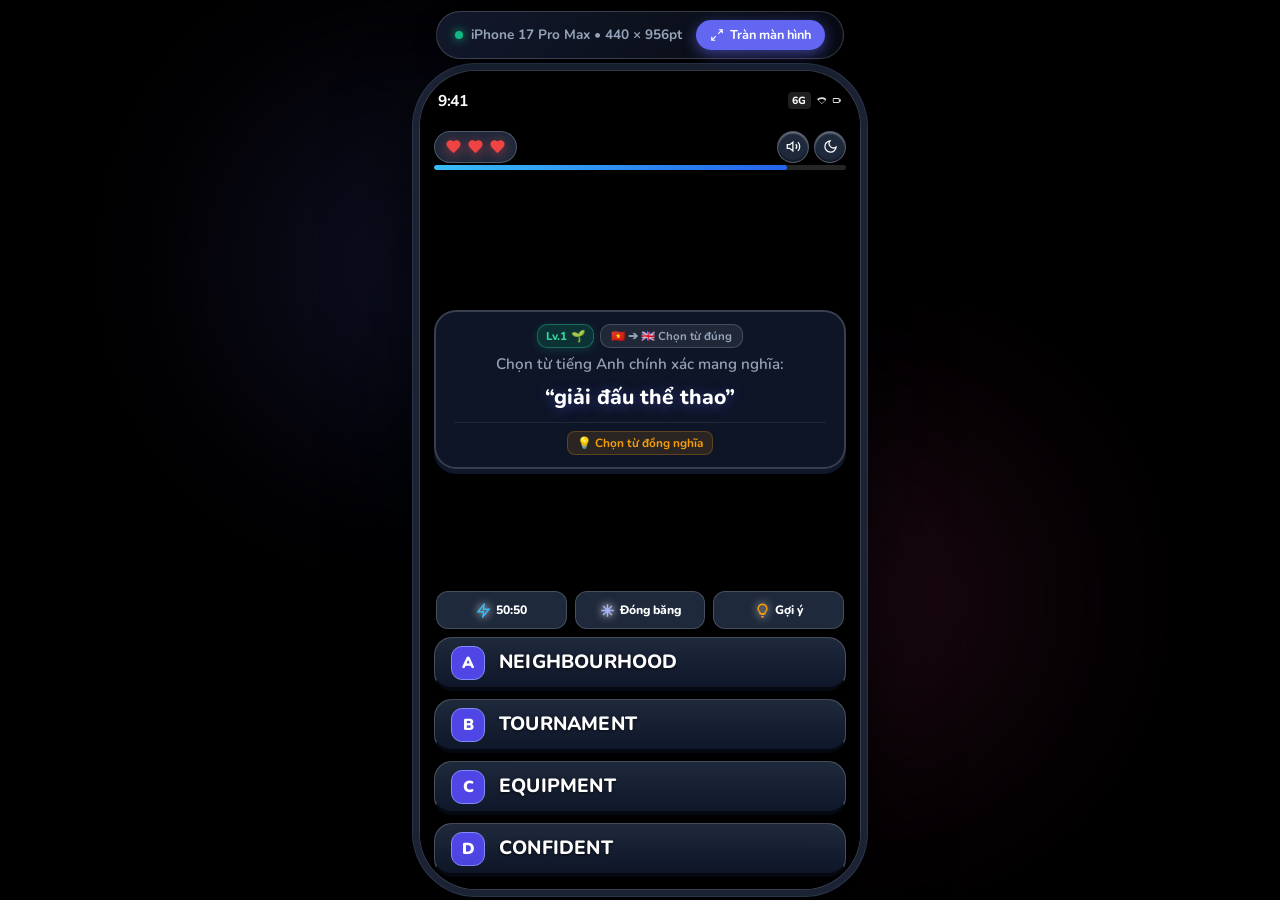
==== index.html @ 364087ee "feat: add progressive spelling 1->2->3->Full, expand Grades 6-12 (301 items) & TOEIC (510 items) to " ====
<!DOCTYPE html>
<html lang="vi">
<head>
  <meta charset="UTF-8">
  <meta name="viewport" content="width=device-width, initial-scale=1.0, maximum-scale=1.0, user-scalable=no, viewport-fit=cover">
  <meta name="apple-mobile-web-app-capable" content="yes">
  <meta name="apple-mobile-web-app-status-bar-style" id="meta-status-bar-style" content="default">
  <meta name="apple-mobile-web-app-title" content="Danh học IELTS">
  <meta name="theme-color" id="meta-theme-color" content="#ffffff">
  
  <!-- Chống lưu Cache trên WebKit/Safari để luôn cập nhật dữ liệu mới nhất -->
  <meta http-equiv="Cache-Control" content="no-cache, no-store, must-revalidate">
  <meta http-equiv="Pragma" content="no-cache">
  <meta http-equiv="Expires" content="0">
  
  <!-- Progressive Web App (PWA) cho iPhone iOS -->
  <link rel="manifest" href="manifest.json">
  <link rel="apple-touch-icon" href="icons/icon-512.png">
  <link rel="apple-touch-icon" sizes="192x192" href="icons/icon-192.png">
  <link rel="icon" type="image/png" href="icons/icon-192.png">
  <title>Danh học IELTS</title>
  
  <!-- 2 Font chữ chính: Nunito & Be Vietnam Pro (Google Fonts) -->
  <link rel="preconnect" href="https://fonts.googleapis.com">
  <link rel="preconnect" href="https://fonts.gstatic.com" crossorigin>
  <link href="https://fonts.googleapis.com/css2?family=Be+Vietnam+Pro:ital,wght@0,300;0,400;0,500;0,600;0,700;0,800;0,900;1,400;1,600&family=Nunito:ital,wght@0,400;0,500;0,600;0,700;0,800;0,900;1,400;1,700&display=swap" rel="stylesheet">
  
  <link rel="stylesheet" href="style.css?v=3.2">
</head>
<body>

  <!-- Ambient Light Orbs (Không gian chất lỏng khúc xạ đa tầng iOS 27) -->
  <div class="ambient-glow orb-1"></div>
  <div class="ambient-glow orb-2"></div>
  <div class="ambient-glow orb-3"></div>

  <!-- Desktop Wrapper: Trải nghiệm chuẩn mực cả trên PC và iPhone 17 Pro Max -->
  <div class="desktop-wrapper">
    
    <div class="desktop-controls-bar">
      <div class="device-pill">
        <span class="pulsing-dot"></span>
        <span>iPhone 17 Pro Max • 440 × 956pt</span>
      </div>
      <button id="btn-view-toggle" class="view-toggle-btn">
        <svg class="icon-svg" viewBox="0 0 24 24" fill="none" stroke="currentColor" stroke-width="2"><path d="M15 3h6v6M9 21H3v-6M21 3l-7 7M3 21l7-7"/></svg>
        <span>Tràn màn hình</span>
      </button>
    </div>

    <!-- Khung Máy Vật Lý iPhone 17 Pro Max (Titan Tự Nhiên & Kính Ceramic Shield 2.0) -->
    <div class="iphone-frame" id="iphone-frame">

      <!-- Màn hình nội dung chính của Game (True OLED Liquid Glass Viewport) -->
      <main class="screen-content" id="screen-content">

        <!-- ==================== TOP BAR: TÍCH HỢP ĐỒNG NHẤT VỚI DYNAMIC ISLAND ==================== -->
        <header class="ios-unified-header">
          <!-- Giờ hệ thống bên trái -->
          <span class="time-display">9:41</span>

          <!-- Hộp Thoại Mô Phỏng Rớt Từ Dynamic Island Thật (Liquid Droplet Spring Dialog) -->
          <div class="dynamic-island-drop" id="dynamic-island" aria-live="polite">
            <div class="island-drop-capsule">
              <span class="island-drop-icon" id="island-drop-icon">⚡</span>
              <div class="island-drop-content">
                <span class="island-drop-title" id="island-drop-title">DANH HỌC IELTS</span>
                <span class="island-message" id="island-message">⚡ Chào mừng bạn!</span>
              </div>
            </div>
          </div>

          <!-- Trạng thái sóng, wifi, pin bên phải -->
          <div class="status-icons-group">
            <span class="signal-badge">6G</span>
            <svg class="status-icon" viewBox="0 0 24 24" fill="currentColor"><path d="M12 4C7.31 4 3.07 5.9 0 8.98L12 21 24 8.98A16.88 16.88 0 0 0 12 4zm0 4c3.34 0 6.38 1.37 8.58 3.58L12 19.17 3.42 11.58A12.02 12.02 0 0 1 12 8z"/></svg>
            <svg class="status-icon battery-icon" viewBox="0 0 24 24" fill="currentColor"><path d="M17 6H4c-1.1 0-2 .9-2 2v8c0 1.1.9 2 2 2h13c1.1 0 2-.9 2-2v-1h2c.55 0 1-.45 1-1v-4c0-.55-.45-1-1-1h-2V8c0-1.1-.9-2-2-2zm-1 10H5c-.55 0-1-.45-1-1V9c0-.55.45-1 1-1h11c.55 0 1 .45 1 1v6c0 .55-.45 1-1 1z"/></svg>
          </div>
        </header>

        <!-- ==================== TẦNG 1: MONITORING ZONE (QUAN SÁT THỤ ĐỘNG) ==================== -->
        <section class="zone-header">
          <div class="stats-row">
            <!-- Cánh Trái (Left Wing): Viên nang 3 Trái tim sinh mệnh đối xứng -->
            <div class="header-wing-left">
              <div class="hearts-pill-capsule" title="Sinh mệnh còn lại (Hồi phục sau 4 combo)">
                <div class="hearts-container" id="hearts-container">
                  <div class="heart-wrapper" data-heart="1">
                    <svg class="heart-svg" viewBox="0 0 24 24"><path d="M12 21.35l-1.45-1.32C5.4 15.36 2 12.28 2 8.5 2 5.42 4.42 3 7.5 3c1.74 0 3.41.81 4.5 2.09C13.09 3.81 14.76 3 16.5 3 19.58 3 22 5.42 22 8.5c0 3.78-3.4 6.86-8.55 11.54L12 21.35z"/></svg>
                  </div>
                  <div class="heart-wrapper" data-heart="2">
                    <svg class="heart-svg" viewBox="0 0 24 24"><path d="M12 21.35l-1.45-1.32C5.4 15.36 2 12.28 2 8.5 2 5.42 4.42 3 7.5 3c1.74 0 3.41.81 4.5 2.09C13.09 3.81 14.76 3 16.5 3 19.58 3 22 5.42 22 8.5c0 3.78-3.4 6.86-8.55 11.54L12 21.35z"/></svg>
                  </div>
                  <div class="heart-wrapper" data-heart="3">
                    <svg class="heart-svg" viewBox="0 0 24 24"><path d="M12 21.35l-1.45-1.32C5.4 15.36 2 12.28 2 8.5 2 5.42 4.42 3 7.5 3c1.74 0 3.41.81 4.5 2.09C13.09 3.81 14.76 3 16.5 3 19.58 3 22 5.42 22 8.5c0 3.78-3.4 6.86-8.55 11.54L12 21.35z"/></svg>
                  </div>
                </div>
              </div>
            </div>

            <!-- Streak Combo Badge Rực Lửa Holographic (Bảo toàn DOM ID cho test suite, ẩn bằng CSS) -->
            <div class="streak-pill" id="streak-pill">
              <svg class="fire-svg" viewBox="0 0 24 24"><path d="M12 2c-.3 0-.6.1-.8.4C9.5 4.6 7 8.3 7 11.5c0 1.2.3 2.3.9 3.2-.2-.5-.3-1-.3-1.6 0-1.7 1-3.2 2.3-4.3.2-.2.5-.2.7 0 .2.2.3.4.2.7-.4 1.3-.2 2.7.5 3.8.4-.7 1-1.3 1.7-1.8.3-.2.6-.1.8.1.1.2.2.4.1.6-.4 1.8-.1 3.5.7 4.9.4.7 1 1.2 1.6 1.7.5-.5.9-1.2 1.1-1.9.3-1.1.2-2.3-.3-3.3-.2-.4 0-.8.4-1 .3-.1.7 0 .9.3 1 1.6 1.2 3.6.6 5.4-.1.4-.3.7-.5 1.1 2.3-1.5 3.8-4.1 3.8-7 0-4-3.4-7.8-6.9-12-.2-.3-.5-.4-.8-.4z"/></svg>
              <span id="streak-text">0 COMBO</span>
            </div>

            <!-- Cánh Phải (Right Wing): Cụm điều khiển Kho từ vựng, Loa, Theme -->
            <div class="header-wing-right">
              <div class="top-actions">
                <button class="grade-filter-pill-btn" id="btn-grade-filter" title="Chọn Khối Lớp / Band IELTS">
                  <span class="g-icon">🎓</span>
                  <span id="current-filter-pill-label">Lớp 6-12</span>
                </button>
                <button class="icon-btn" id="btn-sound-toggle" title="Bật/Tắt Âm thanh">
                  <svg id="sound-icon-svg" class="action-svg" viewBox="0 0 24 24" fill="none" stroke="currentColor" stroke-width="2"><polygon points="11 5 6 9 2 9 2 15 6 15 11 19 11 5"/><path d="M19.07 4.93a10 10 0 0 1 0 14.14M15.54 8.46a5 5 0 0 1 0 7.07"/></svg>
                </button>
                <button class="icon-btn" id="btn-theme-toggle" title="Chuyển chế độ Sáng/Tối">
                  <svg id="theme-icon-svg" class="action-svg" viewBox="0 0 24 24" fill="none" stroke="currentColor" stroke-width="2"><path d="M21 12.79A9 9 0 1 1 11.21 3 7 7 0 0 0 21 12.79z"/></svg>
                </button>
              </div>
            </div>
          </div>

          <!-- Tiến trình, Điểm số & Đồng Hồ Đếm Số 10 Giây -->
          <div class="progress-subrow">
            <span id="progress-text" class="progress-badge">Câu 1/10</span>
            
            <!-- Đếm số thời gian thực (15.0 Giây) -->
            <div class="countdown-digital-box" id="countdown-digital-box">
              <svg class="clock-svg" viewBox="0 0 24 24" fill="none" stroke="currentColor" stroke-width="2"><circle cx="12" cy="12" r="10"/><polyline points="12 6 12 12 16 14"/></svg>
              <span id="timer-seconds" class="timer-seconds-badge">15.0s</span>
            </div>

            <span class="score-display" id="score-display">0 XP</span>
          </div>

          <!-- Thanh Đếm Ngược Thời Gian Photon Liquid 15 GIÂY -->
          <div class="timer-container">
            <div class="timer-bar" id="timer-bar">
              <div class="timer-plasma-head"></div>
            </div>
          </div>
        </section>

        <!-- ==================== TẦNG 2: QUESTION CONTEXT (VÙNG ĐỌC HIỂU LIQUID GLASS) ==================== -->
        <section class="zone-question">
          <div class="question-card" id="question-card">
            
            <div class="question-tags">
              <span class="grade-badge" id="grade-badge">LỚP 6</span>
              <span class="band-badge" id="band-badge">BAND 7.0</span>
              <span class="mastery-badge" id="mastery-badge">Lv.1 🌱</span>
              <span class="mode-badge" id="mode-badge">🔤 Điền chữ cái</span>
              <span class="topic-badge" id="topic-badge">🌿 Environment</span>
            </div>

            <p class="prompt-text" id="prompt-text">Điền các chữ cái còn thiếu vào từ vựng:</p>

            <!-- Vùng hình ảnh minh họa từ vựng bút chì (Pencil Art từ Danh_English_Tutor) -->
            <div class="vocab-image-container" id="vocab-image" style="display: none;">
              <img id="vocab-img" src="" alt="Minh họa từ vựng" loading="lazy">
            </div>

            <!-- Ô chữ cái nổi 3D Liquid Crystal (cho chế độ Điền chữ cái) -->
            <div class="masked-word-container" id="letter-box-container" style="display: none;">
              <!-- Dynamic Letter Boxes -->
            </div>

            <!-- Câu văn học thuật / Nghĩa tiếng Việt -->
            <h2 class="question-main-text" id="question-main-text">
              Loading question...
            </h2>

            <!-- Dải thông tin bổ trợ học thuật (cân đối bố cục không gian) -->
            <div class="question-meta-footer" id="question-meta-footer">
              <span class="phonetic-guide" id="phonetic-guide" style="display: none;"></span>
              <span class="academic-hint-pill" id="academic-hint-pill">💡 Academic Vocabulary</span>
            </div>

          </div>
        </section>

        <!-- ==================== TẦNG 3: THUMB ACTION ARENA (VÙNG THAO TÁC CÔNG THÁI HỌC VÀNG) ==================== -->
        <section class="zone-actions">
          
          <!-- 3 Power-ups Cứu Cánh Kính Thủy Tinh (Liquid Glass Pills) -->
          <div class="powerups-row">
            <button class="powerup-btn" id="btn-fifty" title="Loại bỏ 2 phương án sai">
              <svg class="p-icon" viewBox="0 0 24 24" fill="none" stroke="#38bdf8" stroke-width="2.2"><polygon points="13 2 3 14 12 14 11 22 21 10 12 10 13 2"/></svg>
              <span>50:50</span>
            </button>
            <button class="powerup-btn" id="btn-freeze" title="Đóng băng thời gian 3 giây">
              <svg class="p-icon" viewBox="0 0 24 24" fill="none" stroke="#a5b4fc" stroke-width="2.2"><path d="M12 2v20M2 12h20M4.93 4.93l14.14 14.14M19.07 4.93L4.93 19.07"/></svg>
              <span>Đóng băng</span>
            </button>
            <button class="powerup-btn" id="btn-hint" title="Xem gợi ý nghĩa tiếng Việt">
              <svg class="p-icon" viewBox="0 0 24 24" fill="none" stroke="#f59e0b" stroke-width="2.2"><path d="M9 18h6M10 22h4M12 2a7 7 0 0 0-4 12.7V17h8v-2.3A7 7 0 0 0 12 2z"/></svg>
              <span>Gợi ý</span>
            </button>
          </div>

          <!-- 4 Nút Đáp Án Spatial Touch Kích Thước Lớn Chuẩn Ngón Cái (Tactile Buttons 60px) -->
          <div class="answers-grid" id="answers-container">
            <!-- Dynamic 4 Buttons -->
          </div>

        </section>

        <!-- Ngăn Kéo Phản Hồi Tinh Gọn (Popup giải thích ngắn gọn, dễ hiểu - Bỏ Writing Task 2) -->
        <div class="feedback-drawer" id="feedback-drawer">
          <div class="drawer-handle"></div>
          <div class="feedback-header-row">
            <div class="feedback-title" id="feedback-title">✓ CHÍNH XÁC!</div>
          </div>
          <div class="feedback-vietnamese" id="feedback-vietnamese">tàn phá, hủy hoại</div>
          
          <!-- Giải thích ngắn gọn, súc tích, dễ hiểu -->
          <p class="feedback-explanation" id="feedback-explanation">
            'wreak havoc' là academic collocation chuẩn band 7+.
          </p>

          <!-- Ẩn hoàn toàn Writing Task 2 theo yêu cầu tinh gọn (bảo toàn DOM IDs cho test suite) -->
          <div class="feedback-exam-context hidden-exam-context" id="feedback-exam-context" style="display: none !important;" aria-hidden="true">
            <span class="exam-task-label" id="exam-task-label">Writing Task 2</span>
            <div class="exam-sentence-quote" id="exam-sentence-quote">"The chart illustrates a precipitous decline."</div>
            <div class="common-mistake-text" id="common-mistake-text">💡 Thí sinh hay nhầm chính tả.</div>
          </div>

          <button class="feedback-btn" id="btn-next">
            <span>Tiếp tục</span>
            <svg class="next-arrow-svg" viewBox="0 0 24 24" fill="none" stroke="currentColor" stroke-width="2.5"><polyline points="9 18 15 12 9 6"/></svg>
          </button>
        </div>

        <!-- Modal Kết Thúc Trận Đấu & Xếp Hạng Band -->
        <div class="modal-overlay" id="modal-overlay">
          <div class="modal-card">
            <div class="victory-trophy">🏆</div>
            <h2 class="band-grade-title" id="band-grade">IELTS 7.5+ Speed Demon</h2>

            <div class="stats-grid">
              <div class="stat-box">
                <span class="val" id="final-score">0 XP</span>
                <span class="lbl">TỔNG ĐIỂM</span>
              </div>
              <div class="stat-box">
                <span class="val" id="max-streak">0</span>
                <span class="lbl">CHUỖI MAX</span>
              </div>
              <div class="stat-box">
                <span class="val" id="avg-time">0.0s</span>
                <span class="lbl">TỐC ĐỘ TB</span>
              </div>
              <div class="stat-box">
                <span class="val" id="accuracy-rate">0%</span>
                <span class="lbl">ĐỘ CHÍNH XÁC</span>
              </div>
            </div>

            <!-- Nút Mở Kho Ứng Dụng Phòng Thi -->
            <button class="btn-vault-open" id="btn-vault-open">
              <svg class="btn-vault-svg" viewBox="0 0 24 24" fill="none" stroke="currentColor" stroke-width="2"><path d="M4 19.5A2.5 2.5 0 0 1 6.5 17H20M4 4.5A2.5 2.5 0 0 1 6.5 2H20v20H6.5A2.5 2.5 0 0 1 4 19.5v-15z"/></svg>
              <span>Sổ Tay Từ Vựng Vừa Luyện (10 từ)</span>
            </button>

            <!-- Bảng Emoji Kết Quả Kiểu Wordle -->
            <div class="wordle-card" id="wordle-grid">
              🟩🟩🟩🟩🟩<br>🟩🟨🟩🟩🟩
            </div>

            <button class="btn-share" id="btn-share">
              <svg class="share-svg" viewBox="0 0 24 24" fill="none" stroke="currentColor" stroke-width="2"><path d="M4 12v8a2 2 0 0 0 2 2h12a2 2 0 0 0 2-2v-8M16 6l-4-4-4 4M12 2v13"/></svg>
              <span>Copy Kết Quả Khoe Bạn Bè</span>
            </button>

            <button class="btn-replay" id="btn-replay">
              <span>Chơi Lại Vòng Mới 🚀</span>
            </button>
          </div>
        </div>

        <!-- Modal Sổ Tay Ứng Dụng Phòng Thi (Exam Application Vault) -->
        <div class="vault-overlay" id="vault-overlay">
          <div class="vault-header">
            <h3>📖 Sổ Tay Từ Vựng Vừa Luyện</h3>
            <button class="vault-close-btn" id="btn-vault-close">✕</button>
          </div>
          <div class="vault-list" id="vault-list">
            <!-- Danh sách các từ và câu ứng dụng -->
          </div>
        </div>

        <!-- Modal Chọn Khối Lớp & Band IELTS (Grade & Band Selection Sheet) -->
        <div class="grade-modal-overlay" id="grade-modal-overlay">
          <div class="grade-modal-sheet">
            <div class="sheet-handle"></div>
            <div class="grade-modal-header">
              <h3>🎯 Đấu Trường Từ Vựng Adaptive</h3>
              <button class="modal-close-icon-btn" id="btn-grade-modal-close">✕</button>
            </div>
            <p class="grade-modal-subtitle">Thuật toán tự động học theo phản xạ • IELTS Band 5.0-7.5 & TOEIC 400-700</p>
            
            <div class="grade-options-list">
              <button class="grade-option-btn active" data-filter="all">
                <div class="g-info">
                  <span class="g-title">🌐 Hỗn Hợp Toàn Bộ (Adaptive Mixed Arena)</span>
                  <span class="g-desc">Toàn bộ 811 câu hỏi IELTS, SGK 6-12 & TOEIC • Thuật toán tự điều phối độ khó tăng tiến</span>
                </div>
                <span class="g-badge">811 câu</span>
              </button>

              <div class="grade-category-divider">💼 CHUYÊN ĐỀ TOEIC THƯƠNG MẠI & CÔNG SỞ</div>

              <button class="grade-option-btn" data-filter="toeic">
                <div class="g-info">
                  <span class="g-title">💼 TOEIC 400 - 700 (Đa Giác Quan 6 Game/Từ)</span>
                  <span class="g-desc">85 từ vựng cốt lõi ETS & Barron's • Mỗi từ rèn luyện đủ 6 chế độ toàn diện</span>
                </div>
                <span class="g-badge">510 câu</span>
              </button>

              <button class="grade-option-btn" data-filter="ielts">
                <div class="g-info">
                  <span class="g-title">🎓 IELTS & SGK Phổ Thông (Lớp 6 - 12)</span>
                  <span class="g-desc">301 câu học thuật Global Success • Band 5.0 - 7.5+</span>
                </div>
                <span class="g-badge">301 câu</span>
              </button>
              
              <div class="grade-category-divider">KHỐI TRUNG HỌC CƠ SỞ (THCS)</div>
              
              <button class="grade-option-btn" data-filter="g6">
                <div class="g-info">
                  <span class="g-title">🎒 Tiếng Anh Lớp 6 • Band 5.0</span>
                  <span class="g-desc">Trường học, Nhà cửa, Bạn bè, Thế giới xanh, Người máy, Tái chế</span>
                </div>
                <span class="g-badge">43 câu</span>
              </button>

              <button class="grade-option-btn" data-filter="g7">
                <div class="g-info">
                  <span class="g-title">🎨 Tiếng Anh Lớp 7 • Band 5.0 - 5.5</span>
                  <span class="g-desc">Sở thích, Sống khỏe, Phục vụ cộng đồng, Năng lượng sạch, Giao thông</span>
                </div>
                <span class="g-badge">43 câu</span>
              </button>

              <button class="grade-option-btn" data-filter="g8">
                <div class="g-info">
                  <span class="g-title">🏕️ Tiếng Anh Lớp 8 • Band 5.5 - 6.0</span>
                  <span class="g-desc">Thanh thiếu niên, Dân tộc, Phong tục tập quán, Thiên tai, Khoa học</span>
                </div>
                <span class="g-badge">43 câu</span>
              </button>

              <button class="grade-option-btn" data-filter="g9">
                <div class="g-info">
                  <span class="g-title">🏙️ Tiếng Anh Lớp 9 • Band 6.0 - 6.5</span>
                  <span class="g-desc">Làng nghề, Cuộc sống thành thị, Di sản quá khứ, Chuẩn thi vào 10</span>
                </div>
                <span class="g-badge">43 câu</span>
              </button>

              <div class="grade-category-divider">KHỐI TRUNG HỌC PHỔ THÔNG (THPT) & IELTS</div>

              <button class="grade-option-btn" data-filter="g10">
                <div class="g-info">
                  <span class="g-title">🌿 Tiếng Anh Lớp 10 • Band 6.5 - 7.0</span>
                  <span class="g-desc">Gia đình & Bình đẳng giới, Bảo vệ sinh thái, Dấu chân carbon, Du lịch sinh thái</span>
                </div>
                <span class="g-badge">43 câu</span>
              </button>

              <button class="grade-option-btn" data-filter="g11">
                <div class="g-info">
                  <span class="g-title">⚡ Tiếng Anh Lớp 11 • Band 7.0</span>
                  <span class="g-desc">Sống thọ, Đô thị thông minh, Hiệu ứng nhà kính, Tự chủ độc lập</span>
                </div>
                <span class="g-badge">43 câu</span>
              </button>

              <button class="grade-option-btn" data-filter="g12">
                <div class="g-info">
                  <span class="g-title">🏆 Tiếng Anh Lớp 12 • Band 7.0 - 7.5</span>
                  <span class="g-desc">Kiên cường, Đa văn hóa, Đô thị hóa, Trí tuệ nhân tạo (AI), Chuẩn THPT QG</span>
                </div>
                <span class="g-badge">43 câu</span>
              </button>

              <div class="grade-category-divider">CHUYÊN ĐỀ MỤC TIÊU BAND ĐIỂM</div>

              <button class="grade-option-btn" data-filter="band7">
                <div class="g-info">
                  <span class="g-title">🎯 Bứt Phá Điểm Band 7.0 - 7.5</span>
                  <span class="g-desc">Tập trung toàn bộ từ vựng học thuật đỉnh cao phục vụ Writing Task 2 & Speaking</span>
                </div>
                <span class="g-badge">41 câu</span>
              </button>
            </div>
          </div>
        </div>

        <!-- Canvas Pháo Hoa Giấy Confetti -->
        <canvas id="confetti-canvas"></canvas>

        <!-- iOS 17/18/27 Home Indicator Bar (Thanh Vuốt Đáy Màn Hình) -->
        <div class="home-indicator"></div>

      </main>
    </div>

  </div>

  <!-- Nạp Dữ Liệu Từ Vựng & Hình Ảnh Pencil & Sound Engine & Logic Game (Auto-Cache Busting v3.2) -->
  <script src="data.js?v=3.2"></script>
  <script src="vocab-images.js?v=3.2"></script>
  <script src="sound.js?v=3.2"></script>
  <script src="app.js?v=3.2"></script>
  <script>
    // 1. WebKit bfcache (Back-Forward Cache): Khi mở lại trang từ bộ nhớ nền Safari / WebKit, nạp lại dữ liệu mới nhất
    window.addEventListener('pageshow', (event) => {
      if (event.persisted) {
        window.location.reload();
      }
    });

    // 2. Tự động kiểm tra và cập nhật Service Worker ngay lập tức cho WebKit / Safari
    if ('serviceWorker' in navigator && window.location.protocol.startsWith('http')) {
      window.addEventListener('load', () => {
        navigator.serviceWorker.register('./sw.js?v=3.2').then(reg => {
          reg.update();
        }).catch(() => {});
      });

      // Tự động reload khi có phiên bản Service Worker mới được kích hoạt
      let refreshing = false;
      navigator.serviceWorker.addEventListener('controllerchange', () => {
        if (!refreshing) {
          refreshing = true;
          window.location.reload();
        }
      });

      // Khi người dùng chuyển tab hoặc mở lại từ màn hình khóa điện thoại
      document.addEventListener('visibilitychange', () => {
        if (document.visibilityState === 'visible') {
          navigator.serviceWorker.ready.then(reg => reg.update()).catch(() => {});
        }
      });
    }
  </script>
</body>
</html>
---- style.css ----
/* ==========================================================================
   IELTS BLITZ ARENA - iPHONE 17 PRO MAX OPTIMIZED LIQUID GLASS PRO STYLESHEET
   Display: 6.9" Super Retina XDR OLED (DPR 3x, 460 PPI, 120Hz ProMotion)
   Viewport: 440px x 956px (Aspect Ratio ~19.5:9)
   Font: 'Be Vietnam Pro' (Google Fonts)
   ========================================================================== */

:root {
  /* iPhone 17 Pro Max True OLED Dark Mode - Đồng bộ 100% với Footer & Safari Toolbar */
  --bg-page: #000000;
  --bg-phone: #000000; /* True Black 0% Emission - Tiết kiệm pin tối đa cho màn OLED 6.9" */
  
  /* Thủy Tinh Chất Lỏng Siêu Khúc Xạ (Liquid Glass Pro) */
  --bg-glass-card: linear-gradient(135deg, rgba(28, 38, 64, 0.65) 0%, rgba(14, 20, 36, 0.5) 100%);
  --bg-glass-card-hover: linear-gradient(135deg, rgba(38, 52, 88, 0.75) 0%, rgba(20, 28, 48, 0.6) 100%);
  --bg-glass-solid: #0d1322;
  --bg-pill-glass: rgba(255, 255, 255, 0.08);

  /* Specular Light & Dispersion Highlights */
  --glass-border: rgba(255, 255, 255, 0.18);
  --glass-border-glow: rgba(99, 102, 241, 0.4);
  --glass-shine: inset 0 1.5px 1.5px rgba(255, 255, 255, 0.35), inset 0 -1.5px 2px rgba(0, 0, 0, 0.5);
  --glass-shadow: 0 20px 50px rgba(0, 0, 0, 0.6), 0 8px 20px rgba(0, 0, 0, 0.35);

  --text-primary: #f8fafc;
  --text-secondary: #94a3b8;
  --text-muted: #64748b;
  
  --accent-primary: #6366f1;
  --accent-hover: #4f46e5;
  --accent-glow: rgba(99, 102, 241, 0.55);
  
  --color-success: #10b981;
  --color-success-dark: #047857;
  --color-danger: #ef4444;
  --color-danger-dark: #b91c1c;
  --color-amber: #f59e0b;
  --color-amber-dark: #b45309;
  --color-fever: #ec4899;
  --color-fever-glow: rgba(236, 72, 153, 0.65);

  --btn-bg: linear-gradient(180deg, #1e293b 0%, #0f172a 100%);
  --btn-border: #060911;
  --btn-text: #ffffff;

  /* 2 Font Chữ Chính Chuẩn Mực: Nunito (Game UI, Badges, Nút Bấm) & Be Vietnam Pro (Tiêu Đề, Câu Hỏi, Học Thuật) */
  --font-main: 'Nunito', 'Be Vietnam Pro', -apple-system, BlinkMacSystemFont, "SF Pro Rounded", sans-serif;
  --font-display: 'Be Vietnam Pro', 'Nunito', -apple-system, BlinkMacSystemFont, "SF Pro Display", sans-serif;
  
  /* Thông số chuẩn xác tuyệt đối của iPhone 17 Pro Max */
  --phone-width: 440px;
  --phone-height: 956px;
  --radius-phone: 56px;
}

/* Chế Độ Sáng Trắng Hoàn Toàn 100% (#ffffff) - Đồng bộ tuyệt đối với Safari Toolbar & iPhone Footer */
html.light-theme,
html:has(body.light-theme),
body.light-theme {
  background: #ffffff !important;
  background-color: #ffffff !important;
  --bg-page: #ffffff;
  --bg-phone: #ffffff; /* Apple Pure White 100% */
  
  --bg-glass-card: #ffffff;
  --bg-glass-card-hover: #f8fafc;
  --bg-glass-solid: #ffffff;
  --bg-pill-glass: rgba(0, 0, 0, 0.05);

  --glass-border: #cbd5e1;
  --glass-border-glow: rgba(37, 99, 235, 0.2);
  --glass-shine: none;
  --glass-shadow: 0 4px 14px rgba(100, 116, 139, 0.08);

  --text-primary: #0f172a;
  --text-secondary: #334155;
  --text-muted: #64748b;

  --btn-bg: #ffffff;
  --btn-border: #94a3b8;
  --btn-text: #0f172a;

  --color-fever-glow: rgba(236, 72, 153, 0.25);
}

body.light-theme .ambient-glow {
  display: none !important;
}

body.light-theme .desktop-wrapper {
  background: #ffffff !important;
  box-shadow: none !important;
}

body.light-theme .iphone-frame {
  background: #ffffff !important;
  box-shadow: none !important;
  border: none !important;
}

body.light-theme .screen-content {
  background: #ffffff !important;
  box-shadow: none !important;
}

body.light-theme .home-indicator {
  display: none !important;
}

body.light-theme .feedback-drawer {
  background: #ffffff !important;
  border-top: 1px solid #e2e8f0 !important;
  box-shadow: 0 -4px 20px rgba(0, 0, 0, 0.05) !important;
}

body.light-theme .question-card {
  background: #ffffff !important;
  border: 1.5px solid #cbd5e1 !important;
  box-shadow: 0 4px 16px rgba(0, 0, 0, 0.03) !important;
}

* {
  margin: 0;
  padding: 0;
  box-sizing: border-box;
  -webkit-tap-highlight-color: transparent;
  user-select: none;
  -webkit-user-select: none;
  font-family: var(--font-main);
}

html, body {
  width: 100%;
  height: 100%;
  height: 100dvh;
  overflow: hidden; /* Tuyệt đối không cuộn màn hình trên toàn hệ thống */
  overscroll-behavior: none !important;
  -webkit-overflow-scrolling: auto;
  background-color: var(--bg-page);
  color: var(--text-primary);
  display: flex;
  flex-direction: column;
  align-items: center;
  justify-content: center;
  transition: background-color 0.4s cubic-bezier(0.16, 1, 0.3, 1);
  position: relative;
}

/* ==========================================================================
   AMBIENT SPATIAL GLOW ORBS
   ========================================================================== */
.ambient-glow {
  position: fixed;
  border-radius: 50%;
  filter: blur(110px);
  pointer-events: none;
  z-index: 1;
  opacity: 0.6;
  transition: all 0.6s ease;
}

.orb-1 {
  width: 440px;
  height: 440px;
  background: radial-gradient(circle, rgba(99, 102, 241, 0.5) 0%, transparent 70%);
  top: 5%;
  left: 15%;
  animation: orbFloat1 16s infinite alternate ease-in-out;
}

.orb-2 {
  width: 460px;
  height: 460px;
  background: radial-gradient(circle, rgba(236, 72, 153, 0.4) 0%, transparent 70%);
  bottom: 8%;
  right: 15%;
  animation: orbFloat2 20s infinite alternate-reverse ease-in-out;
}

.orb-3 {
  width: 320px;
  height: 320px;
  background: radial-gradient(circle, rgba(56, 189, 248, 0.35) 0%, transparent 70%);
  top: 45%;
  left: 50%;
  transform: translate(-50%, -50%);
  animation: orbFloat3 12s infinite alternate ease-in-out;
}

body.light-theme .orb-1 {
  background: radial-gradient(circle, rgba(99, 102, 241, 0.22) 0%, transparent 70%);
}
body.light-theme .orb-2 {
  background: radial-gradient(circle, rgba(56, 189, 248, 0.22) 0%, transparent 70%);
}
body.light-theme .orb-3 {
  background: radial-gradient(circle, rgba(236, 72, 153, 0.15) 0%, transparent 70%);
}

@keyframes orbFloat1 {
  0% { transform: translate(0, 0) scale(1); }
  100% { transform: translate(50px, -40px) scale(1.15); }
}

@keyframes orbFloat2 {
  0% { transform: translate(0, 0) scale(1); }
  100% { transform: translate(-40px, 50px) scale(0.92); }
}

@keyframes orbFloat3 {
  0% { transform: translate(-50%, -50%) scale(0.9); }
  100% { transform: translate(-45%, -55%) scale(1.1); }
}

/* ==========================================================================
   DESKTOP CHASSIS: iPHONE 17 PRO MAX (440px x 956px)
   ========================================================================== */
.desktop-wrapper {
  position: relative;
  display: flex;
  flex-direction: column;
  align-items: center;
  justify-content: center;
  width: 100%;
  height: 100%;
  height: 100dvh;
  max-height: 100dvh;
  padding: clamp(4px, 1.2vh, 12px);
  overflow: hidden;
  z-index: 10;
}

.desktop-controls-bar {
  display: flex;
  align-items: center;
  gap: 14px;
  margin-bottom: 12px;
  background: var(--bg-glass-card);
  backdrop-filter: blur(28px) saturate(200%);
  -webkit-backdrop-filter: blur(28px) saturate(200%);
  padding: 8px 18px;
  border-radius: 999px;
  border: 1px solid var(--glass-border);
  box-shadow: 0 8px 24px rgba(0, 0, 0, 0.25);
  z-index: 100;
}

.device-pill {
  display: flex;
  align-items: center;
  gap: 8px;
  font-size: 0.85rem;
  font-weight: 700;
  color: var(--text-secondary);
}

.pulsing-dot {
  width: 8px;
  height: 8px;
  border-radius: 50%;
  background: var(--color-success);
  box-shadow: 0 0 10px var(--color-success);
  animation: pulseDot 2s infinite;
}

@keyframes pulseDot {
  0%, 100% { opacity: 1; transform: scale(1); }
  50% { opacity: 0.4; transform: scale(0.85); }
}

.view-toggle-btn {
  display: flex;
  align-items: center;
  gap: 6px;
  background: var(--accent-primary);
  color: #fff;
  border: none;
  padding: 6px 14px;
  border-radius: 999px;
  font-size: 0.8rem;
  font-weight: 700;
  cursor: pointer;
  transition: all 0.25s cubic-bezier(0.34, 1.56, 0.64, 1);
  box-shadow: 0 4px 14px var(--accent-glow);
}

.view-toggle-btn .icon-svg {
  width: 14px;
  height: 14px;
}

.view-toggle-btn:hover {
  transform: scale(1.05);
}

/* Vỏ máy iPhone 17 Pro Max Viền Titan Siêu Mỏng 1.15mm */
.iphone-frame {
  position: relative;
  width: var(--phone-width);
  height: var(--phone-height);
  max-width: 100vw;
  max-height: 100%;
  max-height: 100dvh;
  background: #000000;
  border-radius: var(--radius-phone);
  box-shadow: 
    0 0 0 1px rgba(255, 255, 255, 0.12),
    0 0 0 7px #1a2233,
    0 0 0 8px #2a354c,
    0 32px 85px rgba(0, 0, 0, 0.9);
  overflow: hidden;
  display: flex;
  flex-direction: column;
  transition: all 0.4s cubic-bezier(0.16, 1, 0.3, 1);
}

/* Fullscreen Mode khi chạy native trên iOS Safari PWA */
body.fullscreen-mode .iphone-frame {
  width: 100vw !important;
  height: 100vh !important;
  height: 100dvh !important;
  max-width: 100vw !important;
  max-height: 100dvh !important;
  border-radius: 0 !important;
  box-shadow: none !important;
  overflow: hidden !important;
}

body.fullscreen-mode .desktop-controls-bar {
  display: none !important;
}

@media (max-width: 600px), (max-height: 960px) and (max-width: 600px), all and (display-mode: standalone) {
  html, body {
    overflow: hidden !important;
    overscroll-behavior: none !important;
  }
  .desktop-wrapper { 
    padding: 0 !important; 
    height: 100dvh !important; 
    max-height: 100dvh !important; 
    overflow: hidden !important; 
    background: var(--bg-phone) !important;
    box-shadow: none !important;
  }
  .desktop-controls-bar { display: none !important; }
  .iphone-frame {
    width: 100vw !important;
    height: 100vh !important;
    height: 100dvh !important;
    max-height: 100dvh !important;
    border-radius: 0 !important;
    box-shadow: none !important;
    border: none !important;
    overflow: hidden !important;
    background: var(--bg-phone) !important;
  }

  /* Trên iPhone 17 Pro Max Web App: loại bỏ khoảng đệm thừa của header giả, Dynamic Island neo vào safe-area */
  .ios-unified-header {
    height: 0 !important;
    min-height: 0 !important;
    padding: 0 !important;
    margin: 0 !important;
    overflow: visible !important;
  }

  .ios-unified-header .time-display,
  .ios-unified-header .status-icons-group {
    display: none !important;
  }

  /* Vị trí rơi ôm sát Dynamic Island vật lý của iPhone 17 Pro Max */
  .dynamic-island-drop {
    top: max(11px, calc(env(safe-area-inset-top, 59px) - 45px)) !important;
  }

  /* Tắt ambient glow orbs trên mobile để nền True Black #000000 hoặc White #ffffff đồng bộ tuyệt đối */
  .ambient-glow {
    display: none !important;
  }

  .screen-content {
    background: var(--bg-phone) !important;
    box-shadow: none !important;
    justify-content: center !important;
    align-items: center !important;
    padding-top: max(8px, env(safe-area-inset-top, 24px)) !important;
    padding-bottom: max(12px, env(safe-area-inset-bottom, 24px)) !important;
    padding-left: max(14px, env(safe-area-inset-left)) !important;
    padding-right: max(14px, env(safe-area-inset-right)) !important;
    gap: clamp(4px, 0.8vh, 8px) !important;
  }

  .home-indicator {
    display: none !important; /* iPhone thật đã có thanh gạt vật lý phần cứng của iOS */
  }
}

/* Màn hình hiển thị chính (Bố cục trung tâm không mờ lề, chuẩn phong cách Danh_English_Tutor) */
.screen-content {
  position: relative;
  width: 100%;
  height: 100%;
  max-height: 100%;
  background: var(--bg-phone);
  display: flex;
  flex-direction: column;
  justify-content: center;
  align-items: center;
  overflow: hidden;
  box-sizing: border-box;
  padding: max(8px, env(safe-area-inset-top, 20px)) 14px max(10px, env(safe-area-inset-bottom, 20px)) 14px;
  gap: clamp(4px, 0.8vh, 8px);
  transition: background-color 0.4s ease, box-shadow 0.4s ease;
}

.ios-unified-header,
.zone-header,
.zone-question,
.zone-actions {
  width: 100%;
  max-width: 440px;
  margin: 0 auto;
}

/* ==========================================================================
   TOP BAR ĐỒNG NHẤT VỚI DYNAMIC ISLAND TRÊN iPHONE 17 PRO MAX
   ========================================================================== */
.ios-unified-header {
  position: relative;
  display: flex;
  align-items: center;
  justify-content: space-between;
  width: 100%;
  height: 44px;
  padding: 0 4px;
  z-index: 99;
}

.time-display {
  font-size: 0.98rem;
  font-weight: 700;
  letter-spacing: -0.3px;
  color: var(--text-primary);
  width: 54px;
  text-align: left;
}

.status-icons-group {
  display: flex;
  align-items: center;
  gap: 6px;
  width: 54px;
  justify-content: flex-end;
  color: var(--text-primary);
}

.status-icon {
  width: 15px;
  height: 15px;
  opacity: 0.9;
}

.signal-badge {
  font-size: 0.65rem;
  font-weight: 800;
  letter-spacing: 0.4px;
  background: rgba(255, 255, 255, 0.12);
  padding: 1px 4px;
  border-radius: 4px;
}

/* ==========================================================================
   DYNAMIC ISLAND (ĐÃ BỎ HOÀN TOÀN HIỆU ỨNG TƯƠNG TÁC THEO YÊU CẦU NGƯỜI DÙNG)
   Bảo toàn DOM IDs cho test suite nhưng ẩn hoàn toàn khỏi màn hình
   ========================================================================== */
#dynamic-island,
.dynamic-island-drop {
  display: none !important;
}

/* Home Indicator Bar Chuẩn iPhone 17 Pro Max (Ẩn hoàn toàn để không gây bóng mờ trên thiết bị thật) */
.home-indicator {
  display: none !important;
}

/* ==========================================================================
   ZONE 1: PASSIVE MONITORING & TOP BAR (DUAL SYMMETRICAL WINGS 134pt - 144pt - 134pt)
   Cánh Trái: Viên nang kính 3 Tim sinh mệnh Ruby (cao 32px)
   Trung Tâm: Hành lang an toàn 144pt cho Dynamic Island vật lý của iPhone 17 Pro Max
   Cánh Phải: Cụm điều khiển [Kho từ 🎓] + [Loa 🔊] + [Theme 🌙] (cao 32px)
   ========================================================================== */
.zone-header {
  display: flex;
  flex-direction: column;
  gap: 0;
  margin-top: 0px;
  margin-bottom: 2px;
  z-index: 10;
  width: 100%;
}

.stats-row {
  display: flex;
  align-items: center;
  justify-content: space-between;
  width: 100%;
  height: 34px;
}

/* Cánh Trái (Left Wing) - Cân đối tuyệt đối */
.header-wing-left {
  display: flex;
  align-items: center;
  justify-content: flex-start;
  min-width: 110px;
  max-width: 135px;
}

/* Viên nang kính Ruby Hearts đối xứng chuẩn mực */
.hearts-pill-capsule {
  display: inline-flex;
  align-items: center;
  justify-content: center;
  height: 32px;
  padding: 0 10px;
  border-radius: 999px;
  background: #1e293b;
  border: 1.5px solid rgba(255, 255, 255, 0.22);
  box-shadow: 0 2px 8px rgba(0, 0, 0, 0.25);
  transition: all 0.2s cubic-bezier(0.16, 1, 0.3, 1);
}

body.light-theme .hearts-pill-capsule {
  background: #ffffff;
  border: 1.5px solid #cbd5e1;
  box-shadow: 0 2px 6px rgba(0, 0, 0, 0.06);
}

/* Crystal Ruby Hearts */
.hearts-container {
  display: flex;
  align-items: center;
  gap: 5px;
}

.heart-wrapper {
  display: flex;
  align-items: center;
  justify-content: center;
  transition: transform 0.3s cubic-bezier(0.34, 1.56, 0.64, 1), filter 0.3s ease;
}

.heart-svg {
  width: 17px;
  height: 17px;
  filter: drop-shadow(0 2px 6px rgba(239, 68, 68, 0.6));
  fill: #ef4444;
}

.heart-wrapper.lost {
  animation: heartShatterDrop 0.45s ease-out forwards;
}

/* Ẩn hoàn toàn UI Combo Pill, Đồng hồ số 15s (progress-subrow), Thẻ phân loại bộ từ (Mặc định Adaptive) */
#streak-pill,
.progress-subrow,
#btn-grade-filter,
#grade-modal-overlay,
#grade-badge,
#band-badge,
#topic-badge {
  display: none !important;
}

/* Thanh Thời Gian Đếm Ngược Tinh Gọn (Không hiển thị mặt đồng hồ) */
.timer-container {
  display: block !important;
  width: 100%;
  max-width: 440px;
  height: 5px;
  background: rgba(0, 0, 0, 0.08);
  border-radius: 999px;
  overflow: hidden;
  position: relative;
  margin: 1px auto 3px auto;
}

body:not(.light-theme) .timer-container {
  background: rgba(255, 255, 255, 0.15);
}

.timer-bar {
  height: 100%;
  width: 100%;
  background: linear-gradient(90deg, #38bdf8, #2563eb);
  border-radius: 999px;
  transition: width 0.1s linear, background 0.3s ease;
}

.timer-bar.urgent {
  background: linear-gradient(90deg, #f59e0b, #ef4444);
}

/* Holographic Fire Streak (Logic ngầm được bảo toàn cho test suite) */
.streak-pill {
  display: none !important;
}

.fire-svg {
  width: 14px;
  height: 14px;
  fill: #f59e0b;
}

/* Cánh Phải (Right Wing) - Thu gọn đối xứng với cánh trái */
.header-wing-right {
  display: flex;
  align-items: center;
  justify-content: flex-end;
  min-width: 110px;
  max-width: 145px;
}

.top-actions {
  display: flex;
  align-items: center;
  gap: 5px;
}

.icon-btn {
  background: #1e293b;
  border: 1.5px solid rgba(255, 255, 255, 0.22);
  box-shadow: var(--glass-shine);
  color: #ffffff;
  width: 32px;
  height: 32px;
  min-width: 32px;
  border-radius: 50%;
  display: flex;
  align-items: center;
  justify-content: center;
  cursor: pointer;
  transition: transform 0.2s cubic-bezier(0.34, 1.56, 0.64, 1), background 0.2s ease;
}

body.light-theme .icon-btn {
  background: #ffffff;
  border: 1.5px solid #cbd5e1;
  color: #0f172a;
  box-shadow: 0 2px 6px rgba(0, 0, 0, 0.06);
}

.action-svg {
  width: 15px;
  height: 15px;
}

.icon-btn:active {
  transform: scale(0.88);
}

/* ==========================================================================
   ZONE 2: QUESTION CONTEXT (VÙNG ĐỌC HIỂU TRUNG TÂM LIQUID GLASS PRO)
   Hạ khu vực câu hỏi xuống phía dưới hơn, gần tầm tay và vùng thao tác
   ========================================================================== */
.zone-question {
  flex: 1 1 auto;
  min-height: 0;
  min-width: 0;
  width: 100%;
  max-width: 440px;
  box-sizing: border-box;
  display: flex;
  flex-direction: column;
  justify-content: center;
  align-items: stretch;
  padding: 0;
  margin: clamp(16px, 2.8vh, 32px) auto clamp(8px, 1.4vh, 16px) auto;
  z-index: 10;
  overflow: visible;
}

.question-card {
  position: relative;
  width: 100%;
  max-width: 100%;
  min-width: 0;
  box-sizing: border-box;
  background: rgba(15, 23, 42, 0.94);
  backdrop-filter: blur(36px) saturate(210%);
  -webkit-backdrop-filter: blur(36px) saturate(210%);
  border: 2px solid rgba(255, 255, 255, 0.18);
  box-shadow: 0 5px 0 #0f172a, 0 8px 32px rgba(0, 0, 0, 0.45);
  border-radius: 22px;
  padding: clamp(10px, 1.4vh, 14px) clamp(12px, 3.2vw, 18px);
  display: flex;
  flex-direction: column;
  justify-content: center;
  align-items: center;
  height: auto;
  min-height: 0;
  max-height: none;
  gap: clamp(4px, 0.7vh, 8px);
  overflow: visible;
  animation: cardEntrance 0.35s cubic-bezier(0.16, 1, 0.3, 1);
  transition: transform 0.25s ease, border-color 0.25s ease;
}

body.light-theme .question-card {
  background: #ffffff !important;
  border: 2px solid #e2e8f0 !important;
  box-shadow: 0 5px 0 #cbd5e1 !important;
}

/* Vùng ảnh minh họa từ vựng bút chì chuẩn Danh_English_Tutor - Kích thước to rõ nét */
.vocab-image-container {
  display: flex;
  align-items: center;
  justify-content: center;
  width: 100%;
  max-width: 260px;
  height: clamp(130px, 16vh, 160px);
  max-height: clamp(130px, 16vh, 160px);
  border-radius: 16px;
  background: #f8fafc;
  border: 1.5px solid #e2e8f0;
  overflow: hidden;
  margin: 3px auto;
  flex-shrink: 0;
}

body.light-theme .vocab-image-container {
  background: #f8fafc;
  border-color: #e2e8f0;
}

.vocab-image-container img {
  width: 100%;
  height: 100%;
  object-fit: contain;
}

.question-card::after {
  content: '';
  position: absolute;
  top: 0;
  left: -150%;
  width: 100%;
  height: 100%;
  background: linear-gradient(90deg, transparent, rgba(255, 255, 255, 0.08), transparent);
  transform: skewX(-25deg);
  animation: glassShimmer 7s infinite ease-in-out;
  pointer-events: none;
}

@keyframes glassShimmer {
  0%, 75% { left: -150%; }
  100% { left: 150%; }
}

@keyframes cardEntrance {
  0% { transform: translateY(16px) scale(0.97); opacity: 0; }
  100% { transform: translateY(0) scale(1); opacity: 1; }
}

.question-tags {
  display: flex;
  align-items: center;
  justify-content: center;
  flex-wrap: wrap;
  gap: 6px;
  width: 100%;
  max-width: 100%;
  box-sizing: border-box;
}

.band-badge {
  background: linear-gradient(135deg, #4f46e5, #7c3aed);
  color: #fff;
  padding: 3px 10px;
  border-radius: 10px;
  font-size: 0.72rem;
  font-weight: 800;
  letter-spacing: 0.5px;
  box-shadow: 0 2px 10px rgba(79, 70, 229, 0.5);
}

.mastery-badge {
  background: rgba(16, 185, 129, 0.18);
  color: #34d399;
  border: 1px solid rgba(52, 211, 153, 0.35);
  padding: 3px 8px;
  border-radius: 10px;
  font-size: 0.72rem;
  font-weight: 800;
  letter-spacing: 0.3px;
  box-shadow: 0 2px 8px rgba(16, 185, 129, 0.2);
}

.mode-badge {
  background: var(--bg-pill-glass);
  color: var(--text-secondary);
  padding: 3px 10px;
  border-radius: 10px;
  font-size: 0.72rem;
  font-weight: 700;
  border: 1px solid var(--glass-border);
}

.topic-badge {
  color: var(--color-amber);
  font-size: 0.72rem;
  font-weight: 800;
}

.prompt-text {
  font-size: clamp(0.85rem, 1.8vh, 0.95rem);
  font-weight: 600;
  color: var(--text-secondary);
  line-height: 1.42;
  text-align: center;
  width: 100%;
  max-width: 100%;
  min-width: 0;
  box-sizing: border-box;
  white-space: normal;
  overflow-wrap: break-word;
  word-wrap: break-word;
  word-break: break-word;
  text-wrap: balance;
  text-wrap: pretty;
  padding: 0 4px;
}

.question-main-text {
  font-family: var(--font-display);
  font-size: clamp(1.05rem, 2.2vh, 1.28rem);
  font-weight: 700;
  line-height: 1.48;
  color: var(--text-primary);
  text-align: center;
  overflow: visible;
  max-height: none;
  width: 100%;
  max-width: 100%;
  min-width: 0;
  box-sizing: border-box;
  white-space: normal;
  overflow-wrap: break-word;
  word-wrap: break-word;
  word-break: break-word;
  line-break: loose;
  hyphens: auto;
  -webkit-hyphens: auto;
  text-wrap: balance;
  text-wrap: pretty;
  padding: 0 4px;
}

.meaning-highlight {
  display: block;
  font-size: clamp(1.15rem, 2.4vh, 1.32rem);
  font-weight: 800;
  color: #ffffff;
  line-height: 1.48;
  text-shadow: 0 2px 14px rgba(99, 102, 241, 0.45);
  width: 100%;
  max-width: 100%;
  min-width: 0;
  box-sizing: border-box;
  white-space: normal;
  overflow-wrap: break-word;
  word-wrap: break-word;
  word-break: break-word;
  line-break: loose;
  hyphens: auto;
  -webkit-hyphens: auto;
  text-wrap: balance;
  text-wrap: pretty;
  padding: 0 4px;
}

body.light-theme .meaning-highlight {
  color: #0f172a;
  text-shadow: none;
}

.blank-slot {
  display: inline-block;
  color: var(--accent-primary);
  font-weight: 800;
  border: none !important;
  border-bottom: none !important;
  padding: 0 2px;
  margin: 0 1px;
  letter-spacing: 2px;
  white-space: nowrap;
  max-width: 100%;
  vertical-align: baseline;
  box-sizing: border-box;
  text-decoration: none;
  animation: pulseBlank 2s infinite ease-in-out;
}

/* Chữ Cái Liền Mạch (Seamless Word Typography - Tự động xuống hàng khi từ dài) */
.masked-word-container {
  display: flex;
  align-items: center;
  justify-content: center;
  gap: 3px;
  row-gap: 6px;
  width: 100%;
  max-width: 100%;
  min-width: 0;
  box-sizing: border-box;
  flex-wrap: wrap; /* Cho phép xuống hàng khi từ dài vượt quá chiều rộng */
  padding: 6px 4px;
  font-family: var(--font-display);
  font-size: clamp(1.25rem, 2.8vh, 1.85rem);
  font-weight: 900;
  letter-spacing: 1.5px;
  overflow: visible;
  overflow-wrap: break-word;
  word-break: break-word;
}

.letter-box {
  flex: 0 0 auto;
  background: transparent !important;
  border: none !important;
  box-shadow: none !important;
  min-width: 0.6em;
  max-width: 100%;
  box-sizing: border-box;
  height: auto;
  padding: 0 1px;
  display: inline-block;
  text-align: center;
  color: var(--text-primary);
  font-size: inherit;
  font-weight: 900;
  border-radius: 0;
  line-height: 1.2;
}

body.light-theme .letter-box {
  background: transparent !important;
  border: none !important;
  box-shadow: none !important;
  color: #0f172a;
}

.letter-box.blank {
  background: transparent !important;
  border: none !important;
  border-bottom: none !important;
  color: var(--accent-primary) !important;
  font-weight: 900;
  font-size: inherit;
  line-height: 1.2;
  min-width: 0.65em;
  padding: 0 1px;
  margin: 0 1px;
  cursor: pointer;
  border-radius: 0 !important;
}

body.light-theme .letter-box.blank {
  background: transparent !important;
  border: none !important;
  border-bottom: none !important;
  color: #2563eb !important;
}

.letter-box.blank.filled {
  background: transparent !important;
  border: none !important;
  border-bottom: none !important;
  color: var(--accent-primary) !important;
  animation: popIn 0.2s ease;
}

body.light-theme .letter-box.blank.filled {
  border-bottom: none !important;
  color: #2563eb !important;
}

.letter-box.blank.correct-word {
  background: transparent !important;
  border: none !important;
  border-bottom: none !important;
  color: #16a34a !important;
  animation: answerVibrateSuccess 0.38s ease-out;
}

.letter-box.blank.wrong-word {
  background: transparent !important;
  border: none !important;
  border-bottom: none !important;
  color: #dc2626 !important;
  animation: answerVibrateWrong 0.4s ease-in-out;
}

/* Letter Tiles Grid (Bàn phím ký tự tương tác cho dạng Điền chữ cái) */
.letter-tiles-container {
  display: flex;
  flex-direction: column;
  gap: clamp(6px, 1vh, 8px);
  width: 100%;
}

.letter-tiles-grid {
  display: grid;
  grid-template-columns: repeat(4, 1fr);
  gap: clamp(6px, 1vh, 8px);
  width: 100%;
}

.letter-tiles-grid.compact-grid {
  grid-template-columns: repeat(auto-fit, minmax(44px, 1fr));
  gap: clamp(4px, 0.7vh, 6px);
}

.letter-tiles-grid.compact-grid .letter-tile-btn {
  height: clamp(42px, 5vh, 48px);
  min-height: clamp(42px, 5vh, 48px);
  font-size: clamp(1.15rem, 2.2vh, 1.35rem);
  border-radius: 12px;
}

.letter-tile-btn {
  width: 100%;
  height: clamp(52px, 6.2vh, 60px);
  min-height: clamp(52px, 6.2vh, 60px);
  border-radius: 16px;
  background: linear-gradient(180deg, #1e293b 0%, #0f172a 100%);
  border: 1.5px solid rgba(255, 255, 255, 0.22);
  border-bottom: 4px solid #060911;
  box-shadow: 0 4px 14px rgba(0, 0, 0, 0.3);
  color: #ffffff !important;
  font-family: var(--font-main);
  font-size: clamp(1.3rem, 2.6vh, 1.55rem);
  font-weight: 900;
  display: flex;
  align-items: center;
  justify-content: center;
  cursor: pointer;
  transition: transform 0.1s cubic-bezier(0.34, 1.56, 0.64, 1), background 0.15s ease, opacity 0.2s ease;
}

body.light-theme .letter-tile-btn {
  background: #ffffff !important;
  border: 1.5px solid #94a3b8 !important;
  border-bottom: 4px solid #64748b !important;
  color: #0f172a !important;
  box-shadow: 0 3px 8px rgba(0, 0, 0, 0.08);
}

.letter-tile-btn:active:not(:disabled) {
  transform: translateY(3px) scale(0.96);
  border-bottom-width: 1px;
}

.letter-tile-btn.used {
  opacity: 0.28;
  transform: scale(0.92);
  filter: grayscale(0.8);
  cursor: default;
}

.letter-tile-btn.eliminated {
  opacity: 0.12;
  text-decoration: line-through;
  pointer-events: none;
  filter: grayscale(1);
}

.letter-fill-actions {
  display: flex;
  gap: 8px;
  justify-content: center;
  align-items: center;
}

.letter-action-btn {
  flex: 1;
  height: 36px;
  border-radius: 12px;
  background: #1e293b;
  border: 1.5px solid rgba(255, 255, 255, 0.2);
  color: #ffffff;
  font-family: var(--font-main);
  font-size: 0.82rem;
  font-weight: 800;
  display: flex;
  align-items: center;
  justify-content: center;
  gap: 5px;
  cursor: pointer;
  transition: all 0.2s ease;
}

body.light-theme .letter-action-btn {
  background: #f1f5f9;
  border: 1.5px solid #94a3b8;
  color: #0f172a;
}

.letter-action-btn:active {
  transform: scale(0.95);
  background: var(--accent-primary);
  color: #fff;
}

/* Footer dải thông tin học thuật trong thẻ câu hỏi */
.question-meta-footer {
  display: flex;
  align-items: center;
  justify-content: center;
  flex-wrap: wrap;
  gap: 8px clamp(8px, 2vw, 16px);
  width: 100%;
  max-width: 100%;
  min-width: 0;
  box-sizing: border-box;
  padding-top: 8px;
  border-top: 1px solid rgba(255, 255, 255, 0.08);
  margin-top: 2px;
}

body.light-theme .question-meta-footer {
  border-top-color: rgba(0, 0, 0, 0.06);
}

.phonetic-guide {
  display: none !important; /* Đã ẩn khỏi thẻ câu hỏi để chống lộ đáp án (chỉ xuất hiện ở popup Feedback sau khi trả lời) */
  font-size: 0.88rem;
  font-weight: 600;
  color: var(--accent-primary);
  letter-spacing: 0.4px;
  font-family: var(--font-main), 'Lucida Sans Unicode', 'Arial Unicode MS', sans-serif;
  white-space: normal;
  overflow-wrap: break-word;
  word-break: break-word;
  max-width: 100%;
  text-align: center;
}

.academic-hint-pill {
  font-size: 0.74rem;
  font-weight: 700;
  color: var(--color-amber);
  background: rgba(245, 158, 11, 0.12);
  padding: 3px 9px;
  border-radius: 8px;
  border: 1px solid rgba(245, 158, 11, 0.25);
  white-space: normal;
  overflow-wrap: break-word;
  word-break: break-word;
  max-width: 100%;
  text-align: center;
}

@keyframes pulseBlank {
  0%, 100% {
    color: var(--accent-primary);
    text-shadow: 0 0 6px var(--accent-glow);
  }
  50% {
    color: #a5b4fc;
    text-shadow: 0 0 14px var(--accent-glow);
  }
}

body.light-theme .blank-slot {
  color: #4f46e5;
  border: none !important;
  border-bottom: none !important;
}

/* ==========================================================================
   ZONE 3: THUMB ACTION ARENA (VÙNG VÀNG THAO TÁC NGÓN CÁI - 6.9 INCH)
   ========================================================================== */
.zone-actions {
  display: flex;
  flex-direction: column;
  gap: clamp(6px, 0.9vh, 8px);
  margin-bottom: 2px;
  z-index: 10;
  flex-shrink: 0;
}

/* Power-Ups Spatial Liquid Pills (Chiều cao gọn gàng thích ứng) */
.powerups-row {
  display: flex;
  align-items: center;
  justify-content: space-between;
  gap: 8px;
  padding: 0 2px;
  height: clamp(34px, 4.2vh, 40px);
}

.powerup-btn {
  flex: 1;
  height: 100%;
  background: #1e293b;
  border: 1.5px solid rgba(255, 255, 255, 0.18);
  box-shadow: 0 4px 12px rgba(0, 0, 0, 0.25);
  color: #ffffff;
  border-radius: 12px;
  font-size: 0.76rem;
  font-weight: 800;
  display: flex;
  align-items: center;
  justify-content: center;
  gap: 5px;
  cursor: pointer;
  transition: all 0.2s cubic-bezier(0.34, 1.56, 0.64, 1);
}

body.light-theme .powerup-btn {
  background: #ffffff;
  border: 2px solid #e2e8f0;
  border-bottom: 3px solid #cbd5e1;
  color: #1e293b;
  box-shadow: 0 3px 0 #cbd5e1;
  border-radius: 14px;
}

.p-icon {
  width: 15px;
  height: 15px;
  filter: drop-shadow(0 0 4px currentColor);
}

.powerup-btn:active:not(:disabled) {
  transform: scale(0.92);
  background: var(--accent-primary);
  color: #fff;
}

.powerup-btn:disabled {
  opacity: 0.25;
  cursor: not-allowed;
  filter: grayscale(1);
}

/* 4 Nút Đáp Án Tactile Chuẩn Kích Thước Ngón Cái - Phóng to rõ ràng, dễ nhìn, dễ bấm */
.answers-grid {
  display: flex;
  flex-direction: column;
  gap: clamp(6px, 1vh, 8px);
}

.btn-tactile {
  width: 100%;
  min-height: clamp(50px, 6vh, 56px);
  height: auto;
  border-radius: 18px;
  background: linear-gradient(180deg, #1e293b 0%, #0f172a 100%);
  border: 1.5px solid rgba(255, 255, 255, 0.22);
  border-bottom: 4px solid #060911;
  box-shadow: 0 4px 14px rgba(0, 0, 0, 0.35);
  color: #ffffff;
  font-size: clamp(1rem, 2.1vh, 1.18rem);
  font-weight: 800;
  display: flex;
  align-items: center;
  justify-content: flex-start;
  padding: 6px 16px;
  text-align: left;
  cursor: pointer;
  position: relative;
  transition: transform 0.1s cubic-bezier(0.34, 1.56, 0.64, 1), border-bottom-width 0.1s ease, background 0.15s ease, opacity 0.2s ease;
  box-sizing: border-box;
  max-width: 100%;
  min-width: 0;
}

body.light-theme .btn-tactile {
  background: #ffffff !important;
  border: 2px solid #e2e8f0 !important;
  border-bottom: 4px solid #cbd5e1 !important;
  color: #1e293b !important;
  box-shadow: 0 4px 0 #cbd5e1 !important;
}

.btn-tactile .btn-badge {
  width: 34px;
  height: 34px;
  border-radius: 11px;
  background: #4f46e5;
  border: 1.5px solid #818cf8;
  display: flex;
  align-items: center;
  justify-content: center;
  margin-right: 14px;
  font-size: 1rem;
  font-weight: 900;
  color: #ffffff !important;
  flex-shrink: 0;
}

body.light-theme .btn-tactile .btn-badge {
  background: #2563eb;
  border: 1.5px solid #60a5fa;
  color: #ffffff !important;
}

.btn-tactile .btn-label {
  color: #ffffff;
  font-size: clamp(1rem, 2.2vh, 1.2rem);
  font-weight: 800;
  letter-spacing: 0.2px;
  text-shadow: 0 1px 3px rgba(0, 0, 0, 0.8);
  white-space: normal;
  overflow-wrap: break-word;
  word-wrap: break-word;
  word-break: break-word;
  line-height: 1.35;
  flex: 1;
  min-width: 0;
}

body.light-theme .btn-tactile .btn-label {
  color: #0f172a;
  font-size: clamp(1rem, 2.2vh, 1.2rem);
  font-weight: 800;
  text-shadow: none;
}

.btn-tactile:active:not(:disabled) {
  transform: translateY(3px) scale(0.99);
  border-bottom-width: 2px;
}

.btn-tactile.correct {
  background: #e3f8e9 !important;
  border: 2.5px solid #16a34a !important;
  border-bottom: 4px solid #15803d !important;
  color: #166534 !important;
  animation: answerVibrateSuccess 0.38s ease-out;
  box-shadow: 0 0 0 5px rgba(22, 163, 74, 0.25), 0 4px 0 #15803d !important;
}

.btn-tactile.correct .btn-label {
  color: #166534 !important;
}

.btn-tactile.correct .btn-badge {
  background: #16a34a !important;
  color: #ffffff !important;
  border: none !important;
  transform: scale(1.15);
  transition: transform 0.2s ease;
}

.btn-tactile.wrong {
  background: #fff0ef !important;
  border: 2.5px solid #dc2626 !important;
  border-bottom: 4px solid #b91c1c !important;
  color: #9a4848 !important;
  animation: answerVibrateWrong 0.4s ease-in-out;
  box-shadow: 0 0 0 5px rgba(220, 38, 38, 0.25), 0 4px 0 #b91c1c !important;
}

.btn-tactile.wrong .btn-label {
  color: #9a4848 !important;
}

.btn-tactile.wrong .btn-badge {
  background: #dc2626 !important;
  color: #ffffff !important;
  border: none !important;
}

body:not(.light-theme) .btn-tactile.correct {
  background: #143826 !important;
  border: 2.5px solid #22c55e !important;
  border-bottom: 4px solid #15803d !important;
  color: #86efac !important;
  box-shadow: 0 0 0 5px rgba(34, 197, 94, 0.3), 0 4px 0 #15803d !important;
}

body:not(.light-theme) .btn-tactile.wrong {
  background: #3b1717 !important;
  border: 2.5px solid #ef4444 !important;
  border-bottom: 4px solid #b91c1c !important;
  color: #fca5a5 !important;
  box-shadow: 0 0 0 5px rgba(239, 68, 68, 0.3), 0 4px 0 #b91c1c !important;
}

@keyframes answerVibrateSuccess {
  0% { transform: scale(1); }
  20% { transform: scale(1.025) translateX(-3px); }
  40% { transform: scale(1.025) translateX(3px); }
  60% { transform: scale(1.015) translateX(-2px); }
  80% { transform: scale(1.01) translateX(2px); }
  100% { transform: scale(1) translateX(0); }
}

@keyframes answerVibrateWrong {
  0%, 100% { transform: translateX(0); }
  15% { transform: translateX(-8px) rotate(-1deg); }
  30% { transform: translateX(8px) rotate(1deg); }
  45% { transform: translateX(-6px) rotate(-0.5deg); }
  60% { transform: translateX(6px) rotate(0.5deg); }
  75% { transform: translateX(-3px); }
  90% { transform: translateX(3px); }
}

.btn-tactile.eliminated {
  opacity: 0.18;
  text-decoration: line-through;
  pointer-events: none;
}

/* ==========================================================================
   FEEDBACK DRAWER (POPUP GIẢI THÍCH NGẮN GỌN, DỄ HIỂU - TINH GỌN 1 MÀN HÌNH)
   ========================================================================== */
.feedback-drawer {
  position: absolute;
  bottom: 0;
  left: 0;
  right: 0;
  max-height: 50%;
  overflow-y: auto;
  background: var(--bg-glass-solid);
  border-top: 1px solid var(--glass-border);
  border-radius: 26px 26px 0 0;
  padding: 12px 20px 20px 20px;
  box-shadow: 0 -12px 48px rgba(0, 0, 0, 0.85);
  transform: translateY(110%);
  transition: transform 0.28s cubic-bezier(0.16, 1, 0.3, 1);
  z-index: 50;
  display: flex;
  flex-direction: column;
  gap: 8px;
}

.drawer-handle {
  width: 40px;
  height: 4px;
  background: var(--text-muted);
  opacity: 0.4;
  border-radius: 999px;
  align-self: center;
  margin-bottom: 2px;
}

.feedback-drawer.active {
  transform: translateY(0);
}

.feedback-drawer.correct-state {
  border-top: 4px solid var(--color-success);
}

.feedback-drawer.wrong-state {
  border-top: 4px solid var(--color-danger);
}

.feedback-drawer.wrong-state .feedback-btn {
  background: linear-gradient(135deg, #ef4444 0%, #dc2626 100%);
  border-bottom: 4px solid #991b1b;
  box-shadow: 0 4px 16px rgba(239, 68, 68, 0.4);
}

body.light-theme .feedback-drawer.wrong-state .feedback-btn {
  background: #ef4444 !important;
  border-bottom: 4px solid #991b1b !important;
  color: #ffffff !important;
}

.feedback-header-row {
  display: flex;
  align-items: center;
  justify-content: space-between;
}

.feedback-title {
  font-size: clamp(1.3rem, 2.6vh, 1.55rem);
  font-weight: 900;
}

.feedback-vietnamese {
  display: flex;
  align-items: center;
  justify-content: space-between;
  gap: 12px;
  font-size: clamp(1.15rem, 2.3vh, 1.35rem);
  font-weight: 800;
  color: var(--accent-primary);
  white-space: normal;
  overflow-wrap: break-word;
  word-wrap: break-word;
  word-break: break-word;
  min-width: 0;
  line-height: 1.4;
}

.feedback-word-info {
  display: flex;
  flex-direction: column;
  gap: 2px;
  flex: 1;
  min-width: 0;
}

.feedback-vn-text {
  color: var(--text-primary);
  font-weight: 800;
  font-size: clamp(1.1rem, 2.2vh, 1.35rem);
  line-height: 1.35;
}

body.light-theme .feedback-vn-text {
  color: #0f172a;
}

.feedback-phonetic-badge {
  font-size: 0.95rem;
  font-weight: 700;
  color: var(--accent-primary);
  font-family: var(--font-nunito);
  opacity: 0.95;
}

body.light-theme .feedback-phonetic-badge {
  color: #4f46e5;
}

.feedback-explanation {
  background: rgba(255, 255, 255, 0.05);
  border-left: 4px solid var(--accent-primary);
  border-radius: 12px;
  padding: 12px 16px;
  font-size: clamp(0.98rem, 2vh, 1.12rem);
  line-height: 1.5;
  color: var(--text-primary);
  font-weight: 600;
  white-space: normal;
  overflow-wrap: break-word;
  word-wrap: break-word;
  word-break: break-word;
  min-width: 0;
}

body.light-theme .feedback-explanation {
  background: #f1f5f9;
  color: #0f172a;
}

.feedback-btn {
  width: 100%;
  height: 54px;
  margin-top: 4px;
  border-radius: 18px;
  background: var(--accent-primary);
  border: none;
  border-bottom: 4px solid var(--accent-hover);
  color: #fff;
  font-size: 1.15rem;
  font-weight: 900;
  cursor: pointer;
  display: flex;
  align-items: center;
  justify-content: center;
  gap: 8px;
  box-shadow: 0 4px 16px var(--accent-glow);
  transition: transform 0.08s ease;
}

.next-arrow-svg {
  width: 18px;
  height: 18px;
}

.feedback-btn:active {
  transform: translateY(3px);
  border-bottom-width: 1px;
}

/* Nút phát âm âm thanh to rõ đẹp */
.btn-audio-replay {
  background: linear-gradient(135deg, rgba(99, 102, 241, 0.22) 0%, rgba(139, 92, 246, 0.28) 100%);
  border: 1.5px solid rgba(129, 140, 248, 0.45);
  color: #818cf8;
  width: 44px;
  height: 44px;
  min-width: 44px;
  min-height: 44px;
  border-radius: 50%;
  display: inline-flex;
  align-items: center;
  justify-content: center;
  cursor: pointer;
  flex-shrink: 0;
  margin-left: 10px;
  vertical-align: middle;
  box-shadow: 0 4px 14px rgba(99, 102, 241, 0.25), inset 0 1px 1px rgba(255, 255, 255, 0.15);
  transition: all 0.2s cubic-bezier(0.34, 1.56, 0.64, 1);
  -webkit-tap-highlight-color: transparent;
}

.btn-audio-replay:hover {
  transform: scale(1.08);
  background: linear-gradient(135deg, rgba(99, 102, 241, 0.35) 0%, rgba(139, 92, 246, 0.42) 100%);
  border-color: #a5b4fc;
  color: #ffffff;
  box-shadow: 0 6px 18px rgba(99, 102, 241, 0.42), inset 0 1px 2px rgba(255, 255, 255, 0.3);
}

.btn-audio-replay:active,
.btn-audio-replay.playing {
  transform: scale(0.92);
  background: var(--accent-primary);
  color: #ffffff;
  box-shadow: 0 0 18px var(--accent-glow);
}

.btn-audio-replay svg {
  width: 24px;
  height: 24px;
  transition: transform 0.2s ease;
}

.btn-audio-replay.playing svg {
  animation: speakerWave 0.6s ease infinite alternate;
}

@keyframes speakerWave {
  0% { transform: scale(1); }
  100% { transform: scale(1.15); }
}

body.light-theme .btn-audio-replay {
  background: linear-gradient(135deg, #e0e7ff 0%, #ede9fe 100%);
  border: 1.5px solid #a5b4fc;
  color: #4338ca;
  box-shadow: 0 3px 12px rgba(99, 102, 241, 0.18), inset 0 1px 1px rgba(255, 255, 255, 0.8);
}

body.light-theme .btn-audio-replay:hover {
  background: linear-gradient(135deg, #c7d2fe 0%, #ddd6fe 100%);
  color: #312e81;
  border-color: #818cf8;
}

body.light-theme .btn-audio-replay:active,
body.light-theme .btn-audio-replay.playing {
  background: var(--accent-primary);
  color: #ffffff;
}

.btn-vault-speak {
  background: rgba(255, 255, 255, 0.08);
  border: 1px solid var(--glass-border);
  color: var(--accent-primary);
  width: 30px;
  height: 30px;
  border-radius: 50%;
  display: inline-flex;
  align-items: center;
  justify-content: center;
  cursor: pointer;
  transition: all 0.15s ease;
}

.btn-vault-speak:active {
  transform: scale(0.88);
  background: var(--accent-primary);
  color: #fff;
}

.btn-vault-speak svg {
  width: 15px;
  height: 15px;
}

/* ==========================================================================
   FEVER MODE & SCREEN FX
   ========================================================================== */
.screen-content.fever-active {
  box-shadow: inset 0 0 35px var(--color-fever-glow), inset 0 0 70px rgba(99, 102, 241, 0.25);
  animation: feverPulseBorder 1.2s infinite alternate;
}

@keyframes feverPulseBorder {
  0% { box-shadow: inset 0 0 25px var(--color-fever-glow); }
  100% { box-shadow: inset 0 0 55px rgba(244, 114, 182, 0.8); }
}

@keyframes feverBadgePulse {
  0% { transform: scale(1); filter: brightness(1); }
  100% { transform: scale(1.06); filter: brightness(1.25); }
}

@keyframes urgentGlow {
  0% { opacity: 0.85; }
  100% { opacity: 1; filter: drop-shadow(0 0 6px #ef4444); }
}

@keyframes popSuccessElastic {
  0% { transform: scale(0.95); }
  50% { transform: scale(1.045); }
  75% { transform: scale(0.985); }
  100% { transform: scale(1); }
}

@keyframes shakeWrongHaptic {
  0%, 100% { transform: translateX(0); }
  18% { transform: translateX(-9px) rotate(-1.5deg); }
  36% { transform: translateX(8px) rotate(1.5deg); }
  54% { transform: translateX(-6px) rotate(-0.8deg); }
  72% { transform: translateX(5px) rotate(0.8deg); }
  90% { transform: translateX(-2px); }
}

@keyframes heartShatterDrop {
  0% { transform: scale(1); filter: drop-shadow(0 2px 6px rgba(239, 68, 68, 0.6)); }
  35% { transform: scale(1.35) rotate(-10deg); filter: brightness(1.4) drop-shadow(0 0 12px #ef4444); }
  100% { transform: scale(0.72) translateY(6px); filter: grayscale(1) opacity(0.2); }
}

@keyframes pulseCorrect {
  0% { transform: scale(0.95); }
  50% { transform: scale(1.045); }
  100% { transform: scale(1); }
}

@keyframes shakeWrong {
  0%, 100% { transform: translateX(0); }
  20% { transform: translateX(-8px); }
  40% { transform: translateX(8px); }
  60% { transform: translateX(-6px); }
  80% { transform: translateX(6px); }
}

@keyframes fadeIn {
  from { opacity: 0; transform: translateY(-4px); }
  to { opacity: 1; transform: translateY(0); }
}

/* ==========================================================================
   GAME OVER / VICTORY MODAL & CONFETTI
   ========================================================================== */
.modal-overlay {
  position: absolute;
  inset: 0;
  background: rgba(0, 0, 0, 0.85);
  backdrop-filter: blur(20px);
  -webkit-backdrop-filter: blur(20px);
  z-index: 200;
  display: flex;
  align-items: center;
  justify-content: center;
  padding: 20px;
  opacity: 0;
  pointer-events: none;
  transition: opacity 0.3s ease;
}

.modal-overlay.active {
  opacity: 1;
  pointer-events: auto;
}

.modal-card {
  width: 100%;
  max-width: 400px;
  max-height: 90vh;
  overflow-y: auto;
  background: var(--bg-glass-solid);
  border: 1px solid var(--glass-border);
  box-shadow: 0 24px 60px rgba(0, 0, 0, 0.7);
  border-radius: 32px;
  padding: 24px 18px;
  display: flex;
  flex-direction: column;
  align-items: center;
  text-align: center;
  gap: 12px;
  transform: translateY(20px) scale(0.95);
  transition: transform 0.35s cubic-bezier(0.34, 1.56, 0.64, 1);
}

.modal-overlay.active .modal-card {
  transform: translateY(0) scale(1);
}

.victory-trophy {
  font-size: 3.4rem;
  animation: bounceTrophy 1.5s infinite alternate;
}

@keyframes bounceTrophy {
  0% { transform: translateY(0); }
  100% { transform: translateY(-8px); }
}

.band-grade-title {
  font-size: 1.4rem;
  font-weight: 800;
  background: linear-gradient(135deg, #f59e0b, #ec4899);
  -webkit-background-clip: text;
  -webkit-text-fill-color: transparent;
}

.stats-grid {
  display: grid;
  grid-template-columns: 1fr 1fr;
  gap: 8px;
  width: 100%;
}

.stat-box {
  background: var(--bg-glass-card);
  backdrop-filter: blur(16px);
  border: 1px solid var(--glass-border);
  border-radius: 16px;
  padding: 10px;
  display: flex;
  flex-direction: column;
  gap: 2px;
}

.stat-box .val {
  font-size: 1.25rem;
  font-weight: 800;
  color: var(--accent-primary);
}

.stat-box .lbl {
  font-size: 0.7rem;
  color: var(--text-muted);
  font-weight: 700;
}

.btn-vault-open {
  width: 100%;
  height: 48px;
  border-radius: 16px;
  background: rgba(99, 102, 241, 0.15);
  border: 1px solid var(--accent-primary);
  color: var(--accent-primary);
  font-size: 0.92rem;
  font-weight: 700;
  cursor: pointer;
  display: flex;
  align-items: center;
  justify-content: center;
  gap: 8px;
  transition: all 0.2s ease;
}

.btn-vault-svg {
  width: 18px;
  height: 18px;
}

.btn-vault-open:hover {
  background: var(--accent-primary);
  color: #fff;
  box-shadow: 0 4px 14px var(--accent-glow);
}

/* Wordle Emoji Grid Card */
.wordle-card {
  width: 100%;
  background: rgba(0, 0, 0, 0.3);
  border-radius: 12px;
  padding: 10px;
  font-family: monospace;
  font-size: 1.15rem;
  letter-spacing: 2px;
  word-break: break-all;
  user-select: text;
  -webkit-user-select: text;
}

.btn-share {
  width: 100%;
  height: 48px;
  border-radius: 16px;
  background: #10b981;
  border: none;
  border-bottom: 4px solid #047857;
  color: #fff;
  font-size: 0.95rem;
  font-weight: 700;
  cursor: pointer;
  transition: transform 0.08s ease;
  display: flex;
  align-items: center;
  justify-content: center;
  gap: 8px;
}

.share-svg {
  width: 17px;
  height: 17px;
}

.btn-share:active {
  transform: translateY(3px);
  border-bottom-width: 1px;
}

.btn-replay {
  width: 100%;
  height: 52px;
  border-radius: 18px;
  background: var(--accent-primary);
  border: none;
  border-bottom: 5px solid var(--accent-hover);
  color: #fff;
  font-size: 1.05rem;
  font-weight: 800;
  cursor: pointer;
  box-shadow: 0 4px 16px var(--accent-glow);
  transition: transform 0.08s ease;
}

.btn-replay:active {
  transform: translateY(4px);
  border-bottom-width: 1px;
}

/* ==========================================================================
   EXAM VAULT MODAL (SỔ TAY TỪ VỰNG TINH GỌN)
   ========================================================================== */
.vault-overlay {
  position: absolute;
  inset: 0;
  background: rgba(0, 0, 0, 0.92);
  backdrop-filter: blur(24px);
  -webkit-backdrop-filter: blur(24px);
  z-index: 250;
  display: flex;
  flex-direction: column;
  padding: max(20px, env(safe-area-inset-top)) 16px max(24px, env(safe-area-inset-bottom)) 16px;
  opacity: 0;
  pointer-events: none;
  transition: opacity 0.3s ease;
}

body.light-theme .vault-overlay {
  background: rgba(241, 245, 249, 0.98);
}

.vault-overlay.active {
  opacity: 1;
  pointer-events: auto;
}

.vault-header {
  display: flex;
  align-items: center;
  justify-content: space-between;
  margin-bottom: 12px;
}

.vault-header h3 {
  font-size: 1.2rem;
  font-weight: 800;
  color: var(--text-primary);
}

.vault-close-btn {
  background: var(--bg-glass-card);
  border: 1px solid var(--glass-border);
  color: var(--text-primary);
  width: 34px;
  height: 34px;
  border-radius: 50%;
  display: flex;
  align-items: center;
  justify-content: center;
  cursor: pointer;
  font-weight: 700;
}

.vault-list {
  flex: 1;
  overflow-y: auto;
  display: flex;
  flex-direction: column;
  gap: 12px;
  padding-right: 4px;
}

.vault-item-card {
  background: var(--bg-glass-solid);
  border: 1px solid var(--glass-border);
  border-radius: 18px;
  padding: 14px;
  display: flex;
  flex-direction: column;
  gap: 6px;
  text-align: left;
  box-shadow: 0 4px 14px rgba(0, 0, 0, 0.2);
}

.vault-item-top {
  display: flex;
  align-items: center;
  justify-content: space-between;
}

.vault-word-title {
  display: flex;
  align-items: center;
  gap: 6px;
  font-size: 1.05rem;
  font-weight: 800;
  color: var(--accent-primary);
}

.vault-retention-pill {
  font-size: 0.72rem;
  font-weight: 800;
  padding: 3px 8px;
  border-radius: 8px;
  background: rgba(16, 185, 129, 0.15);
  color: var(--color-success);
}

.vault-meaning {
  font-size: 0.88rem;
  color: var(--text-secondary);
  font-weight: 600;
}

.vault-sentence-quote {
  font-size: 0.84rem;
  font-style: italic;
  background: rgba(255, 255, 255, 0.04);
  border-left: 2px solid var(--color-amber);
  padding: 8px 12px;
  border-radius: 6px;
  color: var(--text-primary);
  line-height: 1.4;
}

/* Canvas Confetti */
#confetti-canvas {
  position: absolute;
  inset: 0;
  width: 100%;
  height: 100%;
  pointer-events: none;
  z-index: 300;
}

/* ==========================================================================
   HỆ THỐNG GIAO DIỆN LỚP 6 - 12 & PHÂN LOẠI BAND IELTS (iOS 27 LIQUID GLASS)
   ========================================================================== */

/* Grade Badge trên Question Card */
.grade-badge {
  background: rgba(56, 189, 248, 0.2);
  color: #38bdf8;
  padding: 3px 9px;
  border-radius: 10px;
  font-size: 0.72rem;
  font-weight: 800;
  border: 1px solid rgba(56, 189, 248, 0.35);
  letter-spacing: 0.4px;
}

/* Nút chọn Bộ lọc Lớp / Band IELTS ở thanh Header (Cân đối 32px, High Contrast) */
.grade-filter-pill-btn {
  display: inline-flex;
  align-items: center;
  gap: 4px;
  height: 32px;
  background: #1e293b;
  border: 1.5px solid rgba(255, 255, 255, 0.22);
  color: #ffffff;
  padding: 0 9px;
  border-radius: 12px;
  font-size: 0.72rem;
  font-weight: 800;
  cursor: pointer;
  transition: all 0.2s cubic-bezier(0.16, 1, 0.3, 1);
  box-shadow: 0 2px 6px rgba(0, 0, 0, 0.25);
  white-space: nowrap;
}

body.light-theme .grade-filter-pill-btn {
  background: #ffffff;
  border: 1.5px solid #cbd5e1;
  color: #0f172a;
  box-shadow: 0 2px 6px rgba(0, 0, 0, 0.08);
}

.grade-filter-pill-btn:hover {
  background: #334155;
  transform: translateY(-1px);
  border-color: rgba(99, 102, 241, 0.6);
}

body.light-theme .grade-filter-pill-btn:hover {
  background: #f1f5f9;
  border-color: #6366f1;
}

.grade-filter-pill-btn .g-icon {
  font-size: 0.82rem;
}

/* Ẩn hoàn toàn Writing Task 2 trong Feedback Popup theo yêu cầu popup ngắn gọn, dễ hiểu */
.feedback-exam-context {
  display: none !important;
}

body.light-theme .feedback-exam-context {
  background: rgba(0, 0, 0, 0.03);
}

.exam-task-label {
  font-weight: 800;
  color: var(--color-amber);
  font-size: 0.7rem;
  text-transform: uppercase;
  letter-spacing: 0.5px;
}

.exam-sentence-quote {
  font-style: italic;
  color: var(--text-primary);
  font-size: 0.82rem;
  line-height: 1.35;
}

.common-mistake-text {
  color: var(--text-secondary);
  font-size: 0.74rem;
  line-height: 1.3;
}

/* Modal Chọn Khối Lớp & Band IELTS */
.grade-modal-overlay {
  position: absolute;
  top: 0;
  left: 0;
  right: 0;
  bottom: 0;
  background: rgba(0, 0, 0, 0.75);
  backdrop-filter: blur(24px);
  -webkit-backdrop-filter: blur(24px);
  z-index: 250;
  display: flex;
  align-items: flex-end;
  opacity: 0;
  pointer-events: none;
  transition: all 0.35s cubic-bezier(0.16, 1, 0.3, 1);
}

.grade-modal-overlay.active {
  opacity: 1;
  pointer-events: auto;
}

.grade-modal-sheet {
  width: 100%;
  max-height: 85%;
  background: #0f172a;
  border-top-left-radius: 28px;
  border-top-right-radius: 28px;
  border-top: 1.5px solid rgba(255, 255, 255, 0.2);
  padding: 14px 18px 28px;
  display: flex;
  flex-direction: column;
  box-shadow: 0 -12px 48px rgba(0, 0, 0, 0.85);
  transform: translateY(100%);
  transition: transform 0.35s cubic-bezier(0.16, 1, 0.3, 1);
  overflow-y: auto;
}

body.light-theme .grade-modal-sheet {
  background: #ffffff;
  border-top: 1.5px solid #cbd5e1;
  box-shadow: 0 -12px 48px rgba(0, 0, 0, 0.18);
}

.grade-modal-overlay.active .grade-modal-sheet {
  transform: translateY(0);
}

.sheet-handle {
  width: 42px;
  height: 5px;
  border-radius: 3px;
  background: #64748b;
  align-self: center;
  margin-bottom: 12px;
  opacity: 0.7;
}

body.light-theme .sheet-handle {
  background: #94a3b8;
}

.grade-modal-header {
  display: flex;
  align-items: center;
  justify-content: space-between;
  margin-bottom: 4px;
}

.grade-modal-header h3 {
  font-size: 1.15rem;
  font-weight: 800;
  color: #ffffff;
  margin: 0;
}

body.light-theme .grade-modal-header h3 {
  color: #0f172a;
}

.modal-close-icon-btn {
  background: rgba(255, 255, 255, 0.1);
  border: 1px solid rgba(255, 255, 255, 0.2);
  color: #f8fafc;
  width: 30px;
  height: 30px;
  border-radius: 50%;
  font-size: 0.85rem;
  cursor: pointer;
  display: flex;
  align-items: center;
  justify-content: center;
  transition: all 0.2s ease;
}

body.light-theme .modal-close-icon-btn {
  background: #f1f5f9;
  border: 1px solid #cbd5e1;
  color: #0f172a;
}

.modal-close-icon-btn:hover {
  background: rgba(255, 255, 255, 0.2);
  color: #ffffff;
}

body.light-theme .modal-close-icon-btn:hover {
  background: #e2e8f0;
}

.grade-modal-subtitle {
  font-size: 0.78rem;
  color: #94a3b8;
  font-weight: 600;
  margin: 0 0 14px;
  line-height: 1.4;
}

body.light-theme .grade-modal-subtitle {
  color: #475569;
}

.grade-options-list {
  display: flex;
  flex-direction: column;
  gap: 8px;
}

.grade-category-divider {
  font-size: 0.72rem;
  font-weight: 800;
  letter-spacing: 0.8px;
  color: #94a3b8;
  margin: 12px 0 4px;
  text-transform: uppercase;
}

body.light-theme .grade-category-divider {
  color: #475569;
}

.grade-option-btn {
  display: flex;
  align-items: center;
  justify-content: space-between;
  padding: 12px 14px;
  border-radius: 14px;
  background: #1e293b;
  border: 1.5px solid rgba(255, 255, 255, 0.12);
  color: #f8fafc;
  cursor: pointer;
  text-align: left;
  transition: all 0.2s cubic-bezier(0.16, 1, 0.3, 1);
}

body.light-theme .grade-option-btn {
  background: #ffffff;
  border: 1.5px solid #cbd5e1;
  color: #0f172a;
  box-shadow: 0 2px 6px rgba(0, 0, 0, 0.04);
}

.grade-option-btn:hover {
  background: #334155;
  border-color: rgba(99, 102, 241, 0.5);
  transform: translateX(2px);
}

body.light-theme .grade-option-btn:hover {
  background: #f8fafc;
  border-color: #6366f1;
}

.grade-option-btn.active {
  background: #1e1b4b;
  border: 2px solid #818cf8;
  box-shadow: 0 4px 16px rgba(99, 102, 241, 0.35);
}

body.light-theme .grade-option-btn.active {
  background: #eff6ff;
  border: 2px solid #2563eb;
  box-shadow: 0 4px 16px rgba(37, 99, 235, 0.18);
}

.grade-option-btn .g-info {
  display: flex;
  flex-direction: column;
  gap: 3px;
}

.grade-option-btn .g-title {
  font-size: 0.92rem;
  font-weight: 800;
  color: #ffffff;
}

body.light-theme .grade-option-btn .g-title {
  color: #0f172a;
}

.grade-option-btn.active .g-title {
  color: #a5b4fc;
}

body.light-theme .grade-option-btn.active .g-title {
  color: #1d4ed8;
}

.grade-option-btn .g-desc {
  font-size: 0.76rem;
  color: #cbd5e1;
  font-weight: 600;
  line-height: 1.35;
}

body.light-theme .grade-option-btn .g-desc {
  color: #475569;
}

.grade-option-btn .g-badge {
  font-size: 0.72rem;
  font-weight: 800;
  padding: 3px 8px;
  border-radius: 8px;
  background: #0f172a;
  color: #38bdf8;
  border: 1px solid rgba(56, 189, 248, 0.35);
  white-space: nowrap;
}

body.light-theme .grade-option-btn .g-badge {
  background: #e0f2fe;
  color: #0284c7;
  border: 1px solid #7dd3fc;
}

.grade-option-btn.active .g-badge {
  background: rgba(99, 102, 241, 0.25);
  color: #c7d2fe;
  border-color: #818cf8;
}

body.light-theme .grade-option-btn.active .g-badge {
  background: #dbeafe;
  color: #1d4ed8;
  border-color: #3b82f6;
}

/* Sổ tay từ vựng: Pill hiển thị lớp & band */
.vault-grade-pill {
  font-size: 0.7rem;
  font-weight: 800;
  padding: 2px 7px;
  border-radius: 6px;
  background: rgba(56, 189, 248, 0.15);
  color: #38bdf8;
  border: 1px solid rgba(56, 189, 248, 0.3);
}

.vault-band-pill {
  font-size: 0.7rem;
  font-weight: 800;
  padding: 2px 7px;
  border-radius: 6px;
  background: rgba(99, 102, 241, 0.15);
  color: #818cf8;
  border: 1px solid rgba(99, 102, 241, 0.3);
}

.vault-mistake-tip {
  font-size: 0.76rem;
  color: var(--color-amber);
  margin-top: 5px;
  line-height: 1.35;
}
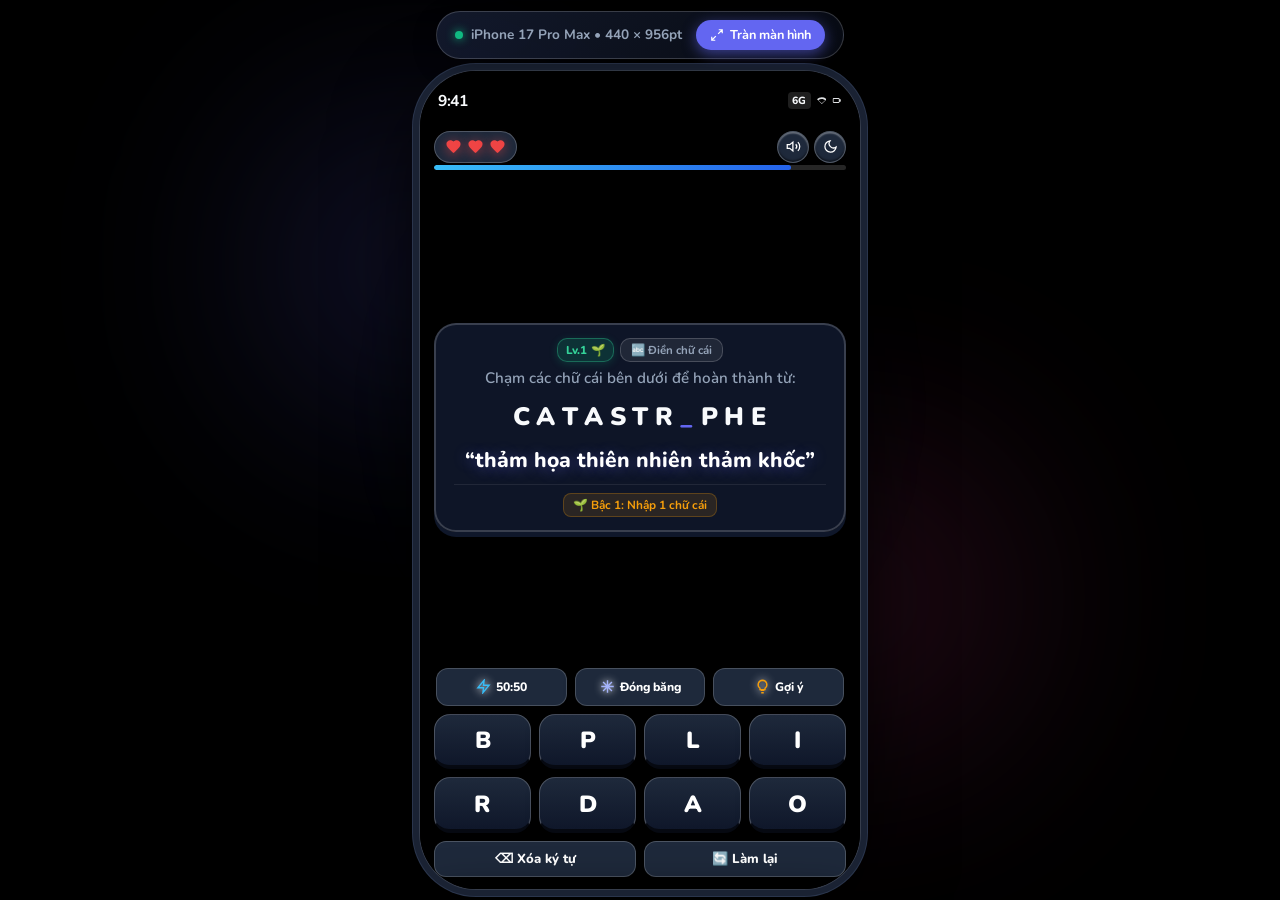
==== commit 83891faf: "feat: Add Adaptive Sentence Scramble game mode and Full QWERTY Keyboard layout" ====
--- a/index.html
+++ b/index.html
@@ -304,9 +304,19 @@
               <button class="grade-option-btn active" data-filter="all">
                 <div class="g-info">
                   <span class="g-title">🌐 Hỗn Hợp Toàn Bộ (Adaptive Mixed Arena)</span>
-                  <span class="g-desc">Toàn bộ 811 câu hỏi IELTS, SGK 6-12 & TOEIC • Thuật toán tự điều phối độ khó tăng tiến</span>
-                </div>
-                <span class="g-badge">811 câu</span>
+                  <span class="g-desc">Toàn bộ 851 câu hỏi IELTS, SGK 6-12 & TOEIC • Thuật toán tự điều phối độ khó tăng tiến</span>
+                </div>
+                <span class="g-badge">851 câu</span>
+              </button>
+
+              <div class="grade-category-divider">🧩 CHUYÊN ĐỀ ĐẶT CÂU THÍCH ỨNG (SENTENCE SCRAMBLE)</div>
+
+              <button class="grade-option-btn" data-filter="scramble">
+                <div class="g-info">
+                  <span class="g-title">🧩 Game Đặt Câu Thích Ứng (Sentence Builder)</span>
+                  <span class="g-desc">Thẻ từ xáo trộn • 4 Cấp độ tự thích ứng từ Dễ đến Master • Lớp 6-12 & TOEIC</span>
+                </div>
+                <span class="g-badge">40 câu</span>
               </button>
 
               <div class="grade-category-divider">💼 CHUYÊN ĐỀ TOEIC THƯƠNG MẠI & CÔNG SỞ</div>
@@ -316,15 +326,15 @@
                   <span class="g-title">💼 TOEIC 400 - 700 (Đa Giác Quan 6 Game/Từ)</span>
                   <span class="g-desc">85 từ vựng cốt lõi ETS & Barron's • Mỗi từ rèn luyện đủ 6 chế độ toàn diện</span>
                 </div>
-                <span class="g-badge">510 câu</span>
+                <span class="g-badge">515 câu</span>
               </button>
 
               <button class="grade-option-btn" data-filter="ielts">
                 <div class="g-info">
                   <span class="g-title">🎓 IELTS & SGK Phổ Thông (Lớp 6 - 12)</span>
-                  <span class="g-desc">301 câu học thuật Global Success • Band 5.0 - 7.5+</span>
-                </div>
-                <span class="g-badge">301 câu</span>
+                  <span class="g-desc">336 câu học thuật Global Success • Band 5.0 - 7.5+</span>
+                </div>
+                <span class="g-badge">336 câu</span>
               </button>
               
               <div class="grade-category-divider">KHỐI TRUNG HỌC CƠ SỞ (THCS)</div>
@@ -334,7 +344,7 @@
                   <span class="g-title">🎒 Tiếng Anh Lớp 6 • Band 5.0</span>
                   <span class="g-desc">Trường học, Nhà cửa, Bạn bè, Thế giới xanh, Người máy, Tái chế</span>
                 </div>
-                <span class="g-badge">43 câu</span>
+                <span class="g-badge">48 câu</span>
               </button>
 
               <button class="grade-option-btn" data-filter="g7">
@@ -342,7 +352,7 @@
                   <span class="g-title">🎨 Tiếng Anh Lớp 7 • Band 5.0 - 5.5</span>
                   <span class="g-desc">Sở thích, Sống khỏe, Phục vụ cộng đồng, Năng lượng sạch, Giao thông</span>
                 </div>
-                <span class="g-badge">43 câu</span>
+                <span class="g-badge">48 câu</span>
               </button>
 
               <button class="grade-option-btn" data-filter="g8">
@@ -350,7 +360,7 @@
                   <span class="g-title">🏕️ Tiếng Anh Lớp 8 • Band 5.5 - 6.0</span>
                   <span class="g-desc">Thanh thiếu niên, Dân tộc, Phong tục tập quán, Thiên tai, Khoa học</span>
                 </div>
-                <span class="g-badge">43 câu</span>
+                <span class="g-badge">48 câu</span>
               </button>
 
               <button class="grade-option-btn" data-filter="g9">
@@ -358,7 +368,7 @@
                   <span class="g-title">🏙️ Tiếng Anh Lớp 9 • Band 6.0 - 6.5</span>
                   <span class="g-desc">Làng nghề, Cuộc sống thành thị, Di sản quá khứ, Chuẩn thi vào 10</span>
                 </div>
-                <span class="g-badge">43 câu</span>
+                <span class="g-badge">48 câu</span>
               </button>
 
               <div class="grade-category-divider">KHỐI TRUNG HỌC PHỔ THÔNG (THPT) & IELTS</div>
@@ -368,7 +378,7 @@
                   <span class="g-title">🌿 Tiếng Anh Lớp 10 • Band 6.5 - 7.0</span>
                   <span class="g-desc">Gia đình & Bình đẳng giới, Bảo vệ sinh thái, Dấu chân carbon, Du lịch sinh thái</span>
                 </div>
-                <span class="g-badge">43 câu</span>
+                <span class="g-badge">48 câu</span>
               </button>
 
               <button class="grade-option-btn" data-filter="g11">
@@ -376,7 +386,7 @@
                   <span class="g-title">⚡ Tiếng Anh Lớp 11 • Band 7.0</span>
                   <span class="g-desc">Sống thọ, Đô thị thông minh, Hiệu ứng nhà kính, Tự chủ độc lập</span>
                 </div>
-                <span class="g-badge">43 câu</span>
+                <span class="g-badge">48 câu</span>
               </button>
 
               <button class="grade-option-btn" data-filter="g12">
@@ -384,7 +394,7 @@
                   <span class="g-title">🏆 Tiếng Anh Lớp 12 • Band 7.0 - 7.5</span>
                   <span class="g-desc">Kiên cường, Đa văn hóa, Đô thị hóa, Trí tuệ nhân tạo (AI), Chuẩn THPT QG</span>
                 </div>
-                <span class="g-badge">43 câu</span>
+                <span class="g-badge">48 câu</span>
               </button>
 
               <div class="grade-category-divider">CHUYÊN ĐỀ MỤC TIÊU BAND ĐIỂM</div>
--- a/style.css
+++ b/style.css
@@ -1114,6 +1114,407 @@
   color: #fff;
 }
 
+/* ==========================================================================
+   Full QWERTY Keyboard Layout (Chuẩn thiết bị cho Bậc 4 - Master Challenge)
+   Tối ưu hoàn hảo cho cả Điện thoại (iPhone / Android) & Máy tính bảng (iPad)
+   ========================================================================== */
+.full-keyboard-container {
+  display: flex;
+  flex-direction: column;
+  gap: clamp(5px, 0.9vh, 7px);
+  width: 100%;
+  max-width: 440px;
+  margin: 0 auto;
+  padding: 4px 2px 2px;
+  box-sizing: border-box;
+  user-select: none;
+  -webkit-user-select: none;
+  touch-action: manipulation;
+}
+
+.keyboard-row {
+  display: flex;
+  justify-content: center;
+  align-items: center;
+  gap: clamp(3px, 0.9vw, 6px);
+  width: 100%;
+}
+
+.kbd-spacer {
+  flex: 0.5;
+  height: 100%;
+  pointer-events: none;
+}
+
+.kbd-key {
+  flex: 1;
+  min-width: 0;
+  height: clamp(42px, 5.2vh, 48px);
+  padding: 0;
+  background: linear-gradient(180deg, #1e293b 0%, #0f172a 100%);
+  border: 1.5px solid rgba(255, 255, 255, 0.2);
+  border-bottom: 3.5px solid #060911;
+  border-radius: 9px;
+  color: #ffffff !important;
+  font-family: var(--font-main);
+  font-size: clamp(1.05rem, 2.2vh, 1.3rem);
+  font-weight: 800;
+  display: flex;
+  align-items: center;
+  justify-content: center;
+  cursor: pointer;
+  box-shadow: 0 3px 8px rgba(0, 0, 0, 0.3);
+  transition: transform 0.08s cubic-bezier(0.34, 1.56, 0.64, 1), background 0.1s ease, border-color 0.1s ease;
+  touch-action: manipulation;
+  -webkit-tap-highlight-color: transparent;
+}
+
+body.light-theme .kbd-key {
+  background: #ffffff !important;
+  border: 1.5px solid #94a3b8 !important;
+  border-bottom: 3.5px solid #64748b !important;
+  color: #0f172a !important;
+  box-shadow: 0 2px 6px rgba(0, 0, 0, 0.08);
+}
+
+.kbd-key:active,
+.kbd-key.key-pressed {
+  transform: translateY(2px) scale(0.94);
+  border-bottom-width: 1px;
+  background: #2563eb !important;
+  color: #ffffff !important;
+  border-color: #3b82f6 !important;
+}
+
+.kbd-key.kbd-action-key {
+  flex: 1.45;
+  background: #334155 !important;
+  font-size: clamp(0.85rem, 1.8vh, 1.05rem);
+  border-color: rgba(255, 255, 255, 0.25);
+  font-weight: 700;
+}
+
+body.light-theme .kbd-key.kbd-action-key {
+  background: #e2e8f0 !important;
+  border-color: #94a3b8 !important;
+  color: #1e293b !important;
+}
+
+.kbd-key.kbd-action-key:active {
+  background: #475569 !important;
+  color: #ffffff !important;
+}
+
+.kbd-key.eliminated {
+  opacity: 0.15;
+  pointer-events: none;
+  filter: grayscale(1);
+}
+
+/* Tablet & Màn hình rộng (iPad / iPad Pro / Surface / Desktop) */
+@media (min-width: 600px) {
+  .full-keyboard-container {
+    max-width: 560px;
+    gap: 8px;
+    padding: 8px 6px;
+  }
+  .keyboard-row {
+    gap: 7px;
+  }
+  .kbd-key {
+    height: 52px;
+    font-size: 1.35rem;
+    border-radius: 12px;
+  }
+  .kbd-key.kbd-action-key {
+    flex: 1.55;
+    font-size: 1.1rem;
+  }
+}
+
+/* Điện thoại màn hình hẹp (iPhone SE, Galaxy A-series <= 375px) */
+@media (max-width: 375px) {
+  .keyboard-row {
+    gap: 2.5px;
+  }
+  .kbd-key {
+    height: 40px;
+    font-size: 0.98rem;
+    border-radius: 7px;
+  }
+  .kbd-key.kbd-action-key {
+    flex: 1.35;
+    font-size: 0.82rem;
+  }
+}
+
+/* ==========================================================================
+   Game Đặt Câu Thích Ứng (Sentence Scramble / Sentence Builder)
+   Adaptive Engine: 4 Cấp độ (Dễ ➔ Trung bình ➔ Nâng cao ➔ Master)
+   Tối ưu hoàn hảo cho Mobile (iPhone/Android) & Tablet (iPad/Surface)
+   ========================================================================== */
+.scramble-game-wrapper {
+  display: flex;
+  flex-direction: column;
+  gap: clamp(8px, 1.5vh, 12px);
+  width: 100%;
+  max-width: 560px;
+  margin: 0 auto;
+  user-select: none;
+  -webkit-user-select: none;
+}
+
+/* Khung ghép câu (Sentence Assembly Area) */
+.sentence-assembly-area {
+  min-height: clamp(74px, 11vh, 105px);
+  width: 100%;
+  box-sizing: border-box;
+  padding: 10px 12px;
+  background: rgba(15, 23, 42, 0.72);
+  border: 2px dashed rgba(99, 102, 241, 0.45);
+  border-radius: 14px;
+  display: flex;
+  flex-wrap: wrap;
+  align-items: center;
+  align-content: flex-start;
+  gap: 7px 8px;
+  box-shadow: inset 0 2px 8px rgba(0, 0, 0, 0.25);
+  transition: border-color 0.2s ease, background 0.2s ease, box-shadow 0.2s ease;
+}
+
+body.light-theme .sentence-assembly-area {
+  background: #f8fafc;
+  border-color: #cbd5e1;
+  box-shadow: inset 0 2px 6px rgba(0, 0, 0, 0.05);
+}
+
+.sentence-assembly-area.correct-state {
+  border: 2px solid #10b981 !important;
+  background: rgba(16, 185, 129, 0.12) !important;
+  box-shadow: 0 0 16px rgba(16, 185, 129, 0.3) !important;
+}
+
+.sentence-assembly-area.wrong-state {
+  border: 2px solid #ef4444 !important;
+  background: rgba(239, 68, 68, 0.1) !important;
+}
+
+.sentence-assembly-area.wrong-shake {
+  animation: scrambleShake 0.45s cubic-bezier(0.36, 0.07, 0.19, 0.97) both;
+  border-color: #ef4444 !important;
+}
+
+@keyframes scrambleShake {
+  0%, 100% { transform: translateX(0); }
+  20%, 60% { transform: translateX(-6px); }
+  40%, 80% { transform: translateX(6px); }
+}
+
+.assembly-placeholder {
+  width: 100%;
+  min-height: 54px;
+  display: flex;
+  align-items: center;
+  justify-content: center;
+  text-align: center;
+  color: var(--text-muted);
+  font-size: clamp(0.85rem, 1.8vh, 0.95rem);
+  font-style: italic;
+  pointer-events: none;
+  line-height: 1.4;
+  padding: 4px;
+  box-sizing: border-box;
+}
+
+/* Thẻ từ đã đặt lên khung ghép câu */
+.placed-chip {
+  display: inline-flex;
+  align-items: center;
+  gap: 6px;
+  padding: 6px 12px;
+  background: linear-gradient(135deg, #3b82f6 0%, #1d4ed8 100%);
+  border: 1px solid rgba(255, 255, 255, 0.25);
+  border-radius: 9px;
+  color: #ffffff;
+  font-weight: 700;
+  font-size: clamp(0.92rem, 1.9vh, 1.08rem);
+  cursor: pointer;
+  box-shadow: 0 2px 6px rgba(37, 99, 235, 0.35);
+  transition: transform 0.1s cubic-bezier(0.34, 1.56, 0.64, 1), background 0.15s ease;
+  touch-action: manipulation;
+  -webkit-tap-highlight-color: transparent;
+  animation: chipPopIn 0.15s ease;
+}
+
+@keyframes chipPopIn {
+  from { transform: scale(0.8); opacity: 0; }
+  to { transform: scale(1); opacity: 1; }
+}
+
+.placed-chip:active {
+  transform: scale(0.92);
+}
+
+.placed-chip .placed-chip-remove {
+  font-size: 0.95rem;
+  line-height: 1;
+  opacity: 0.75;
+  font-weight: 400;
+  margin-left: 2px;
+}
+
+.placed-chip.correct-chip {
+  background: linear-gradient(135deg, #10b981 0%, #059669 100%) !important;
+  border-color: #34d399 !important;
+  box-shadow: 0 3px 10px rgba(16, 185, 129, 0.45) !important;
+}
+
+.placed-chip.misplaced {
+  background: linear-gradient(135deg, #f59e0b 0%, #d97706 100%) !important;
+  border-color: #fbbf24 !important;
+}
+
+/* Thanh điều khiển thao tác ghép câu */
+.scramble-actions-row {
+  display: flex;
+  align-items: center;
+  justify-content: space-between;
+  gap: 8px;
+  width: 100%;
+}
+
+.scramble-counter-badge {
+  font-size: clamp(0.78rem, 1.6vh, 0.86rem);
+  font-weight: 700;
+  color: var(--text-muted);
+  padding: 4px 10px;
+  background: rgba(255, 255, 255, 0.05);
+  border-radius: 8px;
+  border: 1px solid rgba(255, 255, 255, 0.1);
+}
+
+body.light-theme .scramble-counter-badge {
+  background: #f1f5f9;
+  border-color: #e2e8f0;
+  color: #475569;
+}
+
+.scramble-btn-group {
+  display: flex;
+  gap: 6px;
+}
+
+.scramble-action-btn {
+  padding: 5px 12px;
+  height: 32px;
+  border-radius: 8px;
+  background: #1e293b;
+  border: 1px solid rgba(255, 255, 255, 0.2);
+  color: var(--text-secondary);
+  font-family: var(--font-main);
+  font-size: clamp(0.76rem, 1.6vh, 0.84rem);
+  font-weight: 700;
+  cursor: pointer;
+  display: inline-flex;
+  align-items: center;
+  gap: 4px;
+  transition: all 0.12s ease;
+}
+
+body.light-theme .scramble-action-btn {
+  background: #ffffff;
+  border-color: #cbd5e1;
+  color: #334155;
+  box-shadow: 0 1px 3px rgba(0, 0, 0, 0.06);
+}
+
+.scramble-action-btn:active {
+  transform: scale(0.94);
+  background: #334155;
+  color: #ffffff;
+}
+
+body.light-theme .scramble-action-btn:active {
+  background: #e2e8f0;
+  color: #0f172a;
+}
+
+/* Khay thẻ từ xáo trộn ở phía dưới */
+.scramble-chips-grid {
+  display: flex;
+  flex-wrap: wrap;
+  justify-content: center;
+  align-items: center;
+  gap: clamp(6px, 1.2vw, 10px);
+  width: 100%;
+  padding: 4px 0 2px;
+}
+
+.word-chip {
+  display: inline-flex;
+  align-items: center;
+  justify-content: center;
+  padding: clamp(7px, 1.4vh, 11px) clamp(11px, 2.4vw, 17px);
+  min-height: clamp(40px, 5vh, 46px);
+  background: linear-gradient(180deg, #1e293b 0%, #0f172a 100%);
+  border: 1.5px solid rgba(255, 255, 255, 0.2);
+  border-bottom: 3.5px solid #060911;
+  border-radius: 11px;
+  color: #ffffff !important;
+  font-family: var(--font-main);
+  font-size: clamp(0.92rem, 1.95vh, 1.12rem);
+  font-weight: 700;
+  cursor: pointer;
+  box-shadow: 0 3px 8px rgba(0, 0, 0, 0.25);
+  transition: transform 0.08s cubic-bezier(0.34, 1.56, 0.64, 1), background 0.12s ease, opacity 0.15s ease;
+  touch-action: manipulation;
+  -webkit-tap-highlight-color: transparent;
+}
+
+body.light-theme .word-chip {
+  background: #ffffff !important;
+  border: 1.5px solid #94a3b8 !important;
+  border-bottom: 3.5px solid #64748b !important;
+  color: #0f172a !important;
+  box-shadow: 0 2px 6px rgba(0, 0, 0, 0.08);
+}
+
+.word-chip:active:not(.used):not(:disabled) {
+  transform: translateY(2px) scale(0.95);
+  border-bottom-width: 1px;
+}
+
+.word-chip.used {
+  opacity: 0.22;
+  pointer-events: none;
+  transform: translateY(2px) scale(0.94);
+  border-bottom-width: 1px;
+  filter: grayscale(0.7);
+}
+
+.word-chip.eliminated {
+  opacity: 0.12;
+  text-decoration: line-through;
+  pointer-events: none;
+  filter: grayscale(1);
+}
+
+/* Gợi ý mỏ neo từ đầu câu cho Cấp độ 1 (Scaffolded Beginner) */
+.word-chip.starter-anchor {
+  border-color: rgba(245, 158, 11, 0.8) !important;
+  box-shadow: 0 0 10px rgba(245, 158, 11, 0.35);
+}
+
+/* Feedback drawer - dòng câu tiếng Anh hoàn chỉnh */
+.feedback-sentence-correct {
+  display: block;
+  margin-top: 4px;
+  font-size: clamp(0.95rem, 2vh, 1.15rem);
+  font-weight: 800;
+  color: #10b981;
+  line-height: 1.4;
+}
+
 /* Footer dải thông tin học thuật trong thẻ câu hỏi */
 .question-meta-footer {
   display: flex;
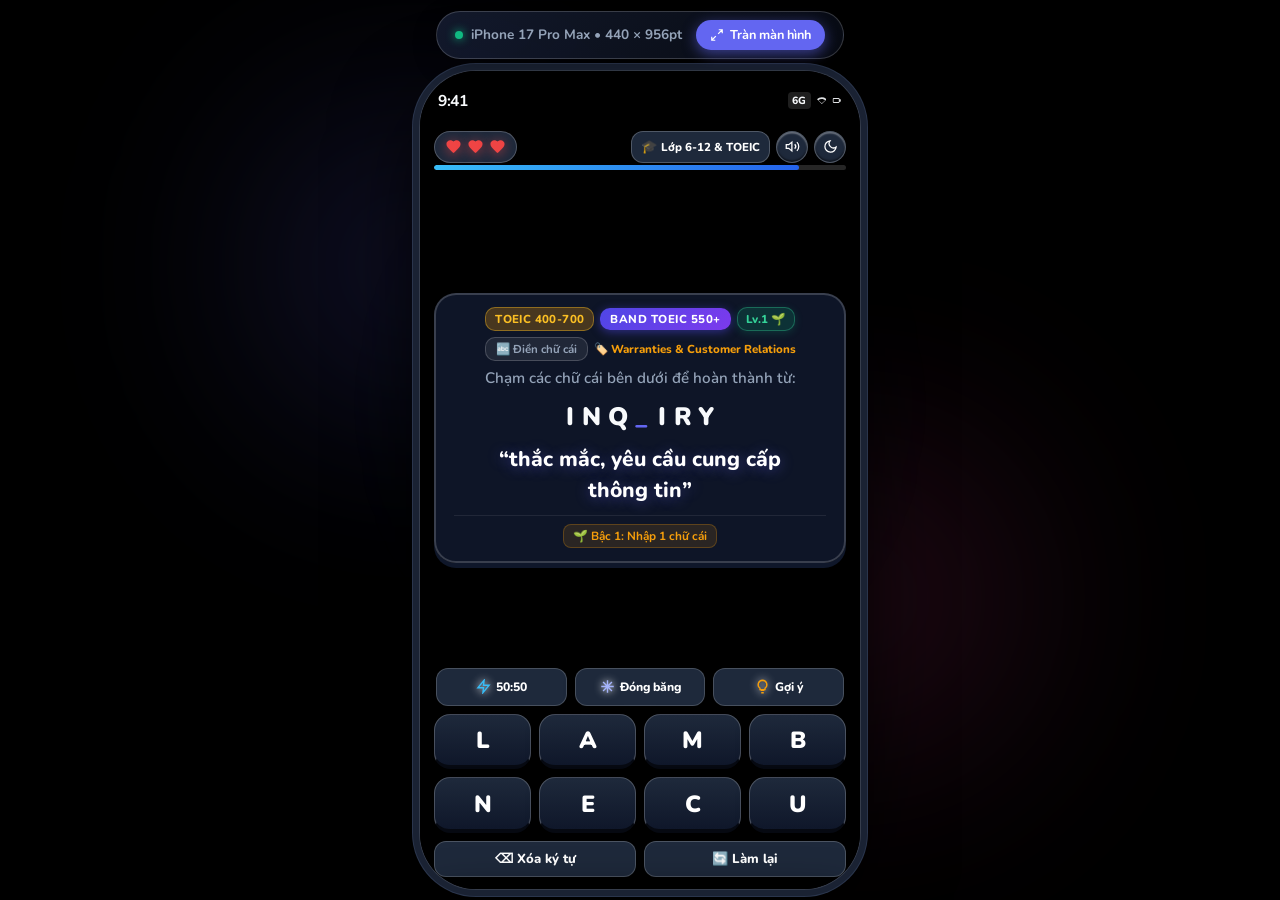
==== commit ac0168ff: "feat: Redesign result board, restore header grade filter, and update app icon to IELTS 9.0 certifica" ====
--- a/index.html
+++ b/index.html
@@ -5,7 +5,7 @@
   <meta name="viewport" content="width=device-width, initial-scale=1.0, maximum-scale=1.0, user-scalable=no, viewport-fit=cover">
   <meta name="apple-mobile-web-app-capable" content="yes">
   <meta name="apple-mobile-web-app-status-bar-style" id="meta-status-bar-style" content="default">
-  <meta name="apple-mobile-web-app-title" content="Danh học IELTS">
+  <meta name="apple-mobile-web-app-title" content="IELTS 9.0">
   <meta name="theme-color" id="meta-theme-color" content="#ffffff">
   
   <!-- Chống lưu Cache trên WebKit/Safari để luôn cập nhật dữ liệu mới nhất -->
@@ -14,11 +14,12 @@
   <meta http-equiv="Expires" content="0">
   
   <!-- Progressive Web App (PWA) cho iPhone iOS -->
-  <link rel="manifest" href="manifest.json">
-  <link rel="apple-touch-icon" href="icons/icon-512.png">
-  <link rel="apple-touch-icon" sizes="192x192" href="icons/icon-192.png">
-  <link rel="icon" type="image/png" href="icons/icon-192.png">
-  <title>Danh học IELTS</title>
+  <link rel="manifest" href="manifest.json?v=3.5">
+  <link rel="apple-touch-icon" href="icons/icon-512.png?v=3.5">
+  <link rel="apple-touch-icon" sizes="192x192" href="icons/icon-192.png?v=3.5">
+  <link rel="icon" type="image/png" href="favicon.png?v=3.5">
+  <link rel="icon" type="image/png" sizes="192x192" href="icons/icon-192.png?v=3.5">
+  <title>IELTS 9.0 Arena</title>
   
   <!-- 2 Font chữ chính: Nunito & Be Vietnam Pro (Google Fonts) -->
   <link rel="preconnect" href="https://fonts.googleapis.com">
@@ -62,10 +63,10 @@
           <!-- Hộp Thoại Mô Phỏng Rớt Từ Dynamic Island Thật (Liquid Droplet Spring Dialog) -->
           <div class="dynamic-island-drop" id="dynamic-island" aria-live="polite">
             <div class="island-drop-capsule">
-              <span class="island-drop-icon" id="island-drop-icon">⚡</span>
+              <span class="island-drop-icon" id="island-drop-icon"><span class="mini-ielts-badge">9.0</span></span>
               <div class="island-drop-content">
-                <span class="island-drop-title" id="island-drop-title">DANH HỌC IELTS</span>
-                <span class="island-message" id="island-message">⚡ Chào mừng bạn!</span>
+                <span class="island-drop-title" id="island-drop-title">IELTS 9.0 ARENA</span>
+                <span class="island-message" id="island-message">Chào mừng bạn đến với IELTS Arena!</span>
               </div>
             </div>
           </div>
@@ -232,26 +233,41 @@
           </button>
         </div>
 
-        <!-- Modal Kết Thúc Trận Đấu & Xếp Hạng Band -->
+        <!-- Modal Kết Thúc Trận Đấu & Xếp Hạng Band (Bảng Kết Quả Hiện Đại Bắt Mắt) -->
         <div class="modal-overlay" id="modal-overlay">
           <div class="modal-card">
-            <div class="victory-trophy">🏆</div>
-            <h2 class="band-grade-title" id="band-grade">IELTS 7.5+ Speed Demon</h2>
-
+            
+            <!-- Aura phát sáng cúp chiến thắng -->
+            <div class="victory-header-container">
+              <div class="victory-trophy-glow"></div>
+              <div class="victory-trophy" id="victory-trophy-icon">🏆</div>
+            </div>
+
+            <div class="victory-title-group">
+              <span class="victory-subtitle">KẾT QUẢ VÒNG ĐẤU</span>
+              <h2 class="band-grade-title" id="band-grade">IELTS 7.5+ Speed Demon</h2>
+              <p class="victory-praise" id="victory-praise">Xuất sắc! Phản xạ học thuật chuẩn xác & tốc độ bứt phá</p>
+            </div>
+
+            <!-- Lưới 4 chỉ số kết quả Holographic Glassmorphism -->
             <div class="stats-grid">
-              <div class="stat-box">
+              <div class="stat-box stat-xp">
+                <div class="stat-icon-wrap">🌟</div>
                 <span class="val" id="final-score">0 XP</span>
                 <span class="lbl">TỔNG ĐIỂM</span>
               </div>
-              <div class="stat-box">
+              <div class="stat-box stat-streak">
+                <div class="stat-icon-wrap">🔥</div>
                 <span class="val" id="max-streak">0</span>
                 <span class="lbl">CHUỖI MAX</span>
               </div>
-              <div class="stat-box">
+              <div class="stat-box stat-speed">
+                <div class="stat-icon-wrap">⚡</div>
                 <span class="val" id="avg-time">0.0s</span>
                 <span class="lbl">TỐC ĐỘ TB</span>
               </div>
-              <div class="stat-box">
+              <div class="stat-box stat-accuracy">
+                <div class="stat-icon-wrap">🎯</div>
                 <span class="val" id="accuracy-rate">0%</span>
                 <span class="lbl">ĐỘ CHÍNH XÁC</span>
               </div>
@@ -260,22 +276,19 @@
             <!-- Nút Mở Kho Ứng Dụng Phòng Thi -->
             <button class="btn-vault-open" id="btn-vault-open">
               <svg class="btn-vault-svg" viewBox="0 0 24 24" fill="none" stroke="currentColor" stroke-width="2"><path d="M4 19.5A2.5 2.5 0 0 1 6.5 17H20M4 4.5A2.5 2.5 0 0 1 6.5 2H20v20H6.5A2.5 2.5 0 0 1 4 19.5v-15z"/></svg>
-              <span>Sổ Tay Từ Vựng Vừa Luyện (10 từ)</span>
+              <span>Xem Sổ Tay 10 Từ Vừa Luyện</span>
             </button>
 
-            <!-- Bảng Emoji Kết Quả Kiểu Wordle -->
-            <div class="wordle-card" id="wordle-grid">
-              🟩🟩🟩🟩🟩<br>🟩🟨🟩🟩🟩
-            </div>
-
-            <button class="btn-share" id="btn-share">
-              <svg class="share-svg" viewBox="0 0 24 24" fill="none" stroke="currentColor" stroke-width="2"><path d="M4 12v8a2 2 0 0 0 2 2h12a2 2 0 0 0 2-2v-8M16 6l-4-4-4 4M12 2v13"/></svg>
-              <span>Copy Kết Quả Khoe Bạn Bè</span>
-            </button>
-
-            <button class="btn-replay" id="btn-replay">
-              <span>Chơi Lại Vòng Mới 🚀</span>
-            </button>
+            <!-- Cụm nút hành động chính (Bỏ hoàn toàn nút copy kết quả khoe) -->
+            <div class="result-actions-group">
+              <button class="btn-replay" id="btn-replay">
+                <span>Chơi Lại Vòng Mới 🚀</span>
+              </button>
+              <button class="btn-change-mode" id="btn-result-change-mode">
+                <span>🎯 Đổi Chế Độ / Khối Lớp</span>
+              </button>
+            </div>
+
           </div>
         </div>
 
--- a/style.css
+++ b/style.css
@@ -563,14 +563,9 @@
   animation: heartShatterDrop 0.45s ease-out forwards;
 }
 
-/* Ẩn hoàn toàn UI Combo Pill, Đồng hồ số 15s (progress-subrow), Thẻ phân loại bộ từ (Mặc định Adaptive) */
+/* Ẩn UI Combo Pill ngầm (logic ngầm vẫn chạy để bảo toàn điểm số và test suite) và Đồng hồ số progress-subrow */
 #streak-pill,
-.progress-subrow,
-#btn-grade-filter,
-#grade-modal-overlay,
-#grade-badge,
-#band-badge,
-#topic-badge {
+.progress-subrow {
   display: none !important;
 }
 
@@ -614,19 +609,21 @@
   fill: #f59e0b;
 }
 
-/* Cánh Phải (Right Wing) - Thu gọn đối xứng với cánh trái */
+/* Cánh Phải (Right Wing) - Bố cục linh hoạt chứa Nút chọn bộ từ và 2 nút tiện ích */
 .header-wing-right {
   display: flex;
   align-items: center;
   justify-content: flex-end;
-  min-width: 110px;
-  max-width: 145px;
+  gap: 6px;
+  min-width: 0;
+  max-width: none;
+  flex: 1;
 }
 
 .top-actions {
   display: flex;
   align-items: center;
-  gap: 5px;
+  gap: 6px;
 }
 
 .icon-btn {
@@ -2171,163 +2168,296 @@
 
 .modal-card {
   width: 100%;
-  max-width: 400px;
-  max-height: 90vh;
+  max-width: 420px;
+  max-height: 92vh;
   overflow-y: auto;
-  background: var(--bg-glass-solid);
-  border: 1px solid var(--glass-border);
-  box-shadow: 0 24px 60px rgba(0, 0, 0, 0.7);
-  border-radius: 32px;
-  padding: 24px 18px;
+  background: linear-gradient(180deg, #131b2e 0%, #0b0f19 100%);
+  border: 1.5px solid rgba(255, 255, 255, 0.16);
+  box-shadow: 0 30px 80px rgba(0, 0, 0, 0.8), inset 0 1px 0 rgba(255, 255, 255, 0.2);
+  border-radius: 28px;
+  padding: 24px 18px 20px;
   display: flex;
   flex-direction: column;
   align-items: center;
   text-align: center;
-  gap: 12px;
-  transform: translateY(20px) scale(0.95);
+  gap: 13px;
+  transform: translateY(24px) scale(0.94);
   transition: transform 0.35s cubic-bezier(0.34, 1.56, 0.64, 1);
+  box-sizing: border-box;
+}
+
+body.light-theme .modal-card {
+  background: #ffffff;
+  border: 1.5px solid #cbd5e1;
+  box-shadow: 0 24px 60px rgba(0, 0, 0, 0.15);
 }
 
 .modal-overlay.active .modal-card {
   transform: translateY(0) scale(1);
 }
 
+/* Aura phát sáng chiến thắng */
+.victory-header-container {
+  position: relative;
+  width: 90px;
+  height: 90px;
+  display: flex;
+  align-items: center;
+  justify-content: center;
+  margin-top: 4px;
+}
+
+.victory-trophy-glow {
+  position: absolute;
+  width: 90px;
+  height: 90px;
+  background: radial-gradient(circle, rgba(245, 158, 11, 0.4) 0%, rgba(99, 102, 241, 0.2) 50%, transparent 75%);
+  border-radius: 50%;
+  filter: blur(10px);
+  animation: trophyPulse 2s infinite ease-in-out;
+}
+
+@keyframes trophyPulse {
+  0%, 100% { transform: scale(0.9); opacity: 0.6; }
+  50% { transform: scale(1.15); opacity: 0.95; }
+}
+
 .victory-trophy {
-  font-size: 3.4rem;
-  animation: bounceTrophy 1.5s infinite alternate;
-}
-
-@keyframes bounceTrophy {
-  0% { transform: translateY(0); }
-  100% { transform: translateY(-8px); }
+  position: relative;
+  font-size: 3.6rem;
+  line-height: 1;
+  filter: drop-shadow(0 6px 14px rgba(245, 158, 11, 0.45));
+  animation: trophyFloat 2.6s infinite ease-in-out;
+}
+
+@keyframes trophyFloat {
+  0%, 100% { transform: translateY(0); }
+  50% { transform: translateY(-7px); }
+}
+
+.victory-title-group {
+  display: flex;
+  flex-direction: column;
+  align-items: center;
+  gap: 3px;
+  width: 100%;
+}
+
+.victory-subtitle {
+  font-size: 0.7rem;
+  text-transform: uppercase;
+  font-weight: 800;
+  letter-spacing: 1.5px;
+  color: var(--color-amber);
+  background: rgba(245, 158, 11, 0.12);
+  padding: 3px 12px;
+  border-radius: 999px;
+  border: 1px solid rgba(245, 158, 11, 0.3);
 }
 
 .band-grade-title {
-  font-size: 1.4rem;
-  font-weight: 800;
-  background: linear-gradient(135deg, #f59e0b, #ec4899);
+  font-size: clamp(1.3rem, 2.8vh, 1.65rem);
+  font-weight: 900;
+  background: linear-gradient(135deg, #38bdf8 0%, #818cf8 50%, #f472b6 100%);
   -webkit-background-clip: text;
   -webkit-text-fill-color: transparent;
-}
-
+  margin: 3px 0 2px;
+  line-height: 1.25;
+}
+
+.victory-praise {
+  font-size: 0.86rem;
+  font-weight: 600;
+  color: var(--text-secondary);
+  line-height: 1.35;
+  margin: 0;
+  max-width: 92%;
+}
+
+/* Lưới 4 chỉ số kết quả cao cấp (Holographic Stats Grid) */
 .stats-grid {
   display: grid;
   grid-template-columns: 1fr 1fr;
+  gap: 9px;
+  width: 100%;
+}
+
+.stat-box {
+  background: rgba(30, 41, 59, 0.65);
+  backdrop-filter: blur(14px);
+  border: 1.5px solid rgba(255, 255, 255, 0.1);
+  border-radius: 16px;
+  padding: 10px 8px;
+  display: flex;
+  flex-direction: column;
+  align-items: center;
+  justify-content: center;
+  gap: 2px;
+  box-shadow: 0 4px 12px rgba(0, 0, 0, 0.18);
+  transition: transform 0.15s ease, border-color 0.15s ease;
+}
+
+body.light-theme .stat-box {
+  background: #f8fafc;
+  border-color: #e2e8f0;
+  box-shadow: 0 2px 6px rgba(0, 0, 0, 0.05);
+}
+
+.stat-icon-wrap {
+  font-size: 1.25rem;
+  line-height: 1;
+  margin-bottom: 2px;
+}
+
+.stat-box .val {
+  font-size: clamp(1.15rem, 2.3vh, 1.35rem);
+  font-weight: 900;
+  line-height: 1.2;
+}
+
+.stat-box .lbl {
+  font-size: 0.68rem;
+  color: var(--text-muted);
+  font-weight: 800;
+  letter-spacing: 0.6px;
+  text-transform: uppercase;
+}
+
+/* Màu sắc chỉ số chuyên biệt */
+.stat-xp .val {
+  color: #38bdf8 !important;
+  text-shadow: 0 0 10px rgba(56, 189, 248, 0.35);
+}
+
+.stat-streak .val {
+  color: #fb923c !important;
+  text-shadow: 0 0 10px rgba(251, 146, 60, 0.35);
+}
+
+.stat-speed .val {
+  color: #c084fc !important;
+  text-shadow: 0 0 10px rgba(192, 132, 252, 0.35);
+}
+
+.stat-accuracy .val {
+  color: #34d399 !important;
+  text-shadow: 0 0 10px rgba(52, 211, 153, 0.35);
+}
+
+/* Nút Sổ Tay Từ Vựng */
+.btn-vault-open {
+  width: 100%;
+  height: 44px;
+  border-radius: 14px;
+  background: rgba(99, 102, 241, 0.12);
+  border: 1.5px solid rgba(99, 102, 241, 0.35);
+  color: #818cf8;
+  font-family: var(--font-main);
+  font-size: 0.88rem;
+  font-weight: 800;
+  cursor: pointer;
+  display: flex;
+  align-items: center;
+  justify-content: center;
   gap: 8px;
-  width: 100%;
-}
-
-.stat-box {
-  background: var(--bg-glass-card);
-  backdrop-filter: blur(16px);
-  border: 1px solid var(--glass-border);
+  transition: all 0.2s cubic-bezier(0.16, 1, 0.3, 1);
+  box-shadow: 0 2px 8px rgba(99, 102, 241, 0.12);
+}
+
+body.light-theme .btn-vault-open {
+  background: rgba(99, 102, 241, 0.08);
+  color: #4f46e5;
+  border-color: #c7d2fe;
+}
+
+.btn-vault-svg {
+  width: 17px;
+  height: 17px;
+}
+
+.btn-vault-open:hover {
+  background: rgba(99, 102, 241, 0.22);
+  border-color: #818cf8;
+  transform: translateY(-1px);
+}
+
+.btn-vault-open:active {
+  transform: scale(0.97);
+}
+
+/* Cụm nút hành động kết quả */
+.result-actions-group {
+  display: flex;
+  flex-direction: column;
+  gap: 8px;
+  width: 100%;
+}
+
+.btn-replay {
+  width: 100%;
+  height: 50px;
   border-radius: 16px;
-  padding: 10px;
-  display: flex;
-  flex-direction: column;
-  gap: 2px;
-}
-
-.stat-box .val {
-  font-size: 1.25rem;
-  font-weight: 800;
-  color: var(--accent-primary);
-}
-
-.stat-box .lbl {
-  font-size: 0.7rem;
-  color: var(--text-muted);
-  font-weight: 700;
-}
-
-.btn-vault-open {
-  width: 100%;
-  height: 48px;
-  border-radius: 16px;
-  background: rgba(99, 102, 241, 0.15);
-  border: 1px solid var(--accent-primary);
-  color: var(--accent-primary);
-  font-size: 0.92rem;
+  background: linear-gradient(135deg, #2563eb 0%, #4f46e5 100%);
+  border: none;
+  border-bottom: 4px solid #1e3a8a;
+  color: #ffffff;
+  font-family: var(--font-main);
+  font-size: 1.02rem;
+  font-weight: 800;
+  cursor: pointer;
+  box-shadow: 0 4px 16px rgba(79, 70, 229, 0.4);
+  transition: transform 0.08s ease, filter 0.15s ease;
+  display: flex;
+  align-items: center;
+  justify-content: center;
+  gap: 8px;
+}
+
+.btn-replay:hover {
+  filter: brightness(1.08);
+}
+
+.btn-replay:active {
+  transform: translateY(3px);
+  border-bottom-width: 1px;
+}
+
+.btn-change-mode {
+  width: 100%;
+  height: 42px;
+  border-radius: 14px;
+  background: rgba(255, 255, 255, 0.07);
+  border: 1.5px solid rgba(255, 255, 255, 0.18);
+  color: var(--text-secondary);
+  font-family: var(--font-main);
+  font-size: 0.86rem;
   font-weight: 700;
   cursor: pointer;
   display: flex;
   align-items: center;
   justify-content: center;
-  gap: 8px;
-  transition: all 0.2s ease;
-}
-
-.btn-vault-svg {
-  width: 18px;
-  height: 18px;
-}
-
-.btn-vault-open:hover {
-  background: var(--accent-primary);
-  color: #fff;
-  box-shadow: 0 4px 14px var(--accent-glow);
-}
-
-/* Wordle Emoji Grid Card */
-.wordle-card {
-  width: 100%;
-  background: rgba(0, 0, 0, 0.3);
-  border-radius: 12px;
-  padding: 10px;
-  font-family: monospace;
-  font-size: 1.15rem;
-  letter-spacing: 2px;
-  word-break: break-all;
-  user-select: text;
-  -webkit-user-select: text;
-}
-
-.btn-share {
-  width: 100%;
-  height: 48px;
-  border-radius: 16px;
-  background: #10b981;
-  border: none;
-  border-bottom: 4px solid #047857;
-  color: #fff;
-  font-size: 0.95rem;
-  font-weight: 700;
-  cursor: pointer;
-  transition: transform 0.08s ease;
-  display: flex;
-  align-items: center;
-  justify-content: center;
-  gap: 8px;
-}
-
-.share-svg {
-  width: 17px;
-  height: 17px;
-}
-
-.btn-share:active {
-  transform: translateY(3px);
-  border-bottom-width: 1px;
-}
-
-.btn-replay {
-  width: 100%;
-  height: 52px;
-  border-radius: 18px;
-  background: var(--accent-primary);
-  border: none;
-  border-bottom: 5px solid var(--accent-hover);
-  color: #fff;
-  font-size: 1.05rem;
-  font-weight: 800;
-  cursor: pointer;
-  box-shadow: 0 4px 16px var(--accent-glow);
-  transition: transform 0.08s ease;
-}
-
-.btn-replay:active {
-  transform: translateY(4px);
-  border-bottom-width: 1px;
+  gap: 6px;
+  transition: all 0.15s ease;
+}
+
+body.light-theme .btn-change-mode {
+  background: #f1f5f9;
+  border-color: #cbd5e1;
+  color: #334155;
+}
+
+.btn-change-mode:hover {
+  background: rgba(255, 255, 255, 0.14);
+  color: #ffffff;
+}
+
+body.light-theme .btn-change-mode:hover {
+  background: #e2e8f0;
+  color: #0f172a;
+}
+
+.btn-change-mode:active {
+  transform: scale(0.97);
 }
 
 /* ==========================================================================
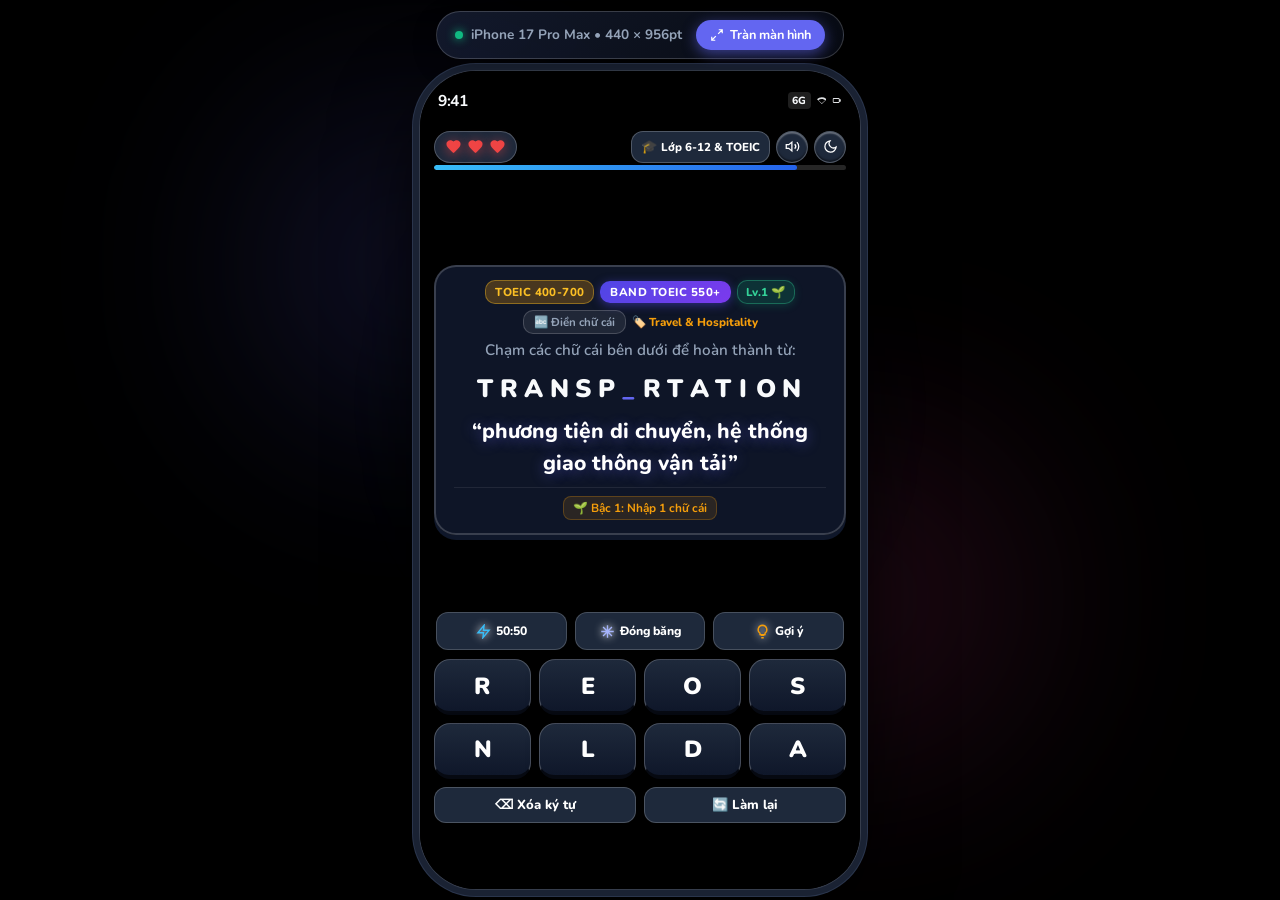
==== commit 326f40d4: "feat: Add Auto Next toggle button, refine safe area UI margins, update IELTS 9.0 branding icon and t" ====
--- a/index.html
+++ b/index.html
@@ -5,7 +5,7 @@
   <meta name="viewport" content="width=device-width, initial-scale=1.0, maximum-scale=1.0, user-scalable=no, viewport-fit=cover">
   <meta name="apple-mobile-web-app-capable" content="yes">
   <meta name="apple-mobile-web-app-status-bar-style" id="meta-status-bar-style" content="default">
-  <meta name="apple-mobile-web-app-title" content="IELTS 9.0">
+  <meta name="apple-mobile-web-app-title" content="Danh Học IELTS">
   <meta name="theme-color" id="meta-theme-color" content="#ffffff">
   
   <!-- Chống lưu Cache trên WebKit/Safari để luôn cập nhật dữ liệu mới nhất -->
@@ -14,12 +14,12 @@
   <meta http-equiv="Expires" content="0">
   
   <!-- Progressive Web App (PWA) cho iPhone iOS -->
-  <link rel="manifest" href="manifest.json?v=3.5">
-  <link rel="apple-touch-icon" href="icons/icon-512.png?v=3.5">
-  <link rel="apple-touch-icon" sizes="192x192" href="icons/icon-192.png?v=3.5">
-  <link rel="icon" type="image/png" href="favicon.png?v=3.5">
-  <link rel="icon" type="image/png" sizes="192x192" href="icons/icon-192.png?v=3.5">
-  <title>IELTS 9.0 Arena</title>
+  <link rel="manifest" href="manifest.json?v=3.6">
+  <link rel="apple-touch-icon" href="icons/icon-512.png?v=3.6">
+  <link rel="apple-touch-icon" sizes="192x192" href="icons/icon-192.png?v=3.6">
+  <link rel="icon" type="image/png" href="favicon.png?v=3.6">
+  <link rel="icon" type="image/png" sizes="192x192" href="icons/icon-192.png?v=3.6">
+  <title>Danh Học IELTS</title>
   
   <!-- 2 Font chữ chính: Nunito & Be Vietnam Pro (Google Fonts) -->
   <link rel="preconnect" href="https://fonts.googleapis.com">
@@ -65,8 +65,8 @@
             <div class="island-drop-capsule">
               <span class="island-drop-icon" id="island-drop-icon"><span class="mini-ielts-badge">9.0</span></span>
               <div class="island-drop-content">
-                <span class="island-drop-title" id="island-drop-title">IELTS 9.0 ARENA</span>
-                <span class="island-message" id="island-message">Chào mừng bạn đến với IELTS Arena!</span>
+                <span class="island-drop-title" id="island-drop-title">DANH HỌC IELTS</span>
+                <span class="island-message" id="island-message">Chào mừng bạn đến với Danh Học IELTS!</span>
               </div>
             </div>
           </div>
@@ -212,6 +212,11 @@
           <div class="drawer-handle"></div>
           <div class="feedback-header-row">
             <div class="feedback-title" id="feedback-title">✓ CHÍNH XÁC!</div>
+            <button type="button" class="btn-auto-next active" id="btn-auto-next" title="Bật / Tắt tính năng tự chuyển câu" aria-label="Tự chuyển câu">
+              <span class="auto-next-dot"></span>
+              <span class="auto-next-label">Auto Next</span>
+              <span class="auto-next-badge" id="auto-next-badge">BẬT</span>
+            </button>
           </div>
           <div class="feedback-vietnamese" id="feedback-vietnamese">tàn phá, hủy hoại</div>
           
--- a/style.css
+++ b/style.css
@@ -1580,14 +1580,17 @@
 
 /* ==========================================================================
    ZONE 3: THUMB ACTION ARENA (VÙNG VÀNG THAO TÁC NGÓN CÁI - 6.9 INCH)
+   Dịch lên cao chừa khoảng an toàn (Safe Area) chống cấn thanh gạt Home bar
    ========================================================================== */
 .zone-actions {
   display: flex;
   flex-direction: column;
-  gap: clamp(6px, 0.9vh, 8px);
-  margin-bottom: 2px;
+  gap: clamp(6px, 1vh, 10px);
+  margin-bottom: clamp(24px, 4.5vh, 42px);
+  padding-bottom: max(16px, env(safe-area-inset-bottom, 20px));
   z-index: 10;
   flex-shrink: 0;
+  box-sizing: border-box;
 }
 
 /* Power-Ups Spatial Liquid Pills (Chiều cao gọn gàng thích ứng) */
@@ -1823,19 +1826,20 @@
   bottom: 0;
   left: 0;
   right: 0;
-  max-height: 50%;
+  max-height: 52%;
   overflow-y: auto;
   background: var(--bg-glass-solid);
   border-top: 1px solid var(--glass-border);
-  border-radius: 26px 26px 0 0;
-  padding: 12px 20px 20px 20px;
-  box-shadow: 0 -12px 48px rgba(0, 0, 0, 0.85);
+  border-radius: 28px 28px 0 0;
+  padding: 14px 20px max(34px, env(safe-area-inset-bottom, 30px)) 20px;
+  box-shadow: 0 -16px 50px rgba(0, 0, 0, 0.85);
   transform: translateY(110%);
   transition: transform 0.28s cubic-bezier(0.16, 1, 0.3, 1);
   z-index: 50;
   display: flex;
   flex-direction: column;
-  gap: 8px;
+  gap: 10px;
+  box-sizing: border-box;
 }
 
 .drawer-handle {
@@ -1876,11 +1880,115 @@
   display: flex;
   align-items: center;
   justify-content: space-between;
+  gap: 10px;
+  flex-wrap: wrap;
 }
 
 .feedback-title {
-  font-size: clamp(1.3rem, 2.6vh, 1.55rem);
+  font-size: clamp(1.2rem, 2.4vh, 1.45rem);
   font-weight: 900;
+  display: flex;
+  align-items: center;
+  gap: 8px;
+  flex-wrap: wrap;
+}
+
+/* Nút Auto Next ở góc trên bên phải popup */
+.btn-auto-next {
+  display: inline-flex;
+  align-items: center;
+  gap: 6px;
+  padding: 5px 11px;
+  border-radius: 999px;
+  background: rgba(255, 255, 255, 0.06);
+  border: 1px solid rgba(255, 255, 255, 0.15);
+  color: var(--text-muted);
+  font-family: inherit;
+  font-size: clamp(0.75rem, 1.6vh, 0.82rem);
+  font-weight: 700;
+  cursor: pointer;
+  outline: none;
+  transition: all 0.2s cubic-bezier(0.16, 1, 0.3, 1);
+  user-select: none;
+  -webkit-user-select: none;
+  touch-action: manipulation;
+  -webkit-tap-highlight-color: transparent;
+  flex-shrink: 0;
+}
+
+.btn-auto-next:hover {
+  transform: translateY(-1px);
+  background: rgba(255, 255, 255, 0.1);
+}
+
+.btn-auto-next:active {
+  transform: scale(0.95);
+}
+
+.btn-auto-next .auto-next-dot {
+  width: 7px;
+  height: 7px;
+  border-radius: 50%;
+  background: #64748b;
+  transition: all 0.2s ease;
+}
+
+.btn-auto-next .auto-next-label {
+  font-weight: 700;
+  letter-spacing: 0.02em;
+}
+
+.btn-auto-next .auto-next-badge {
+  font-size: 0.65rem;
+  font-weight: 800;
+  padding: 1px 6px;
+  border-radius: 6px;
+  background: rgba(148, 163, 184, 0.18);
+  color: #94a3b8;
+  letter-spacing: 0.04em;
+  transition: all 0.2s ease;
+}
+
+/* Trạng thái BẬT (Active) */
+.btn-auto-next.active {
+  background: rgba(16, 185, 129, 0.14);
+  border-color: rgba(16, 185, 129, 0.4);
+  color: #34d399;
+  box-shadow: 0 2px 10px rgba(16, 185, 129, 0.18);
+}
+
+.btn-auto-next.active .auto-next-dot {
+  background: #10b981;
+  box-shadow: 0 0 8px rgba(16, 185, 129, 0.8);
+  transform: scale(1.15);
+}
+
+.btn-auto-next.active .auto-next-badge {
+  background: rgba(16, 185, 129, 0.25);
+  color: #10b981;
+}
+
+/* Light theme overrides */
+body.light-theme .btn-auto-next {
+  background: #f1f5f9;
+  border-color: #cbd5e1;
+  color: #64748b;
+}
+
+body.light-theme .btn-auto-next:hover {
+  background: #e2e8f0;
+}
+
+body.light-theme .btn-auto-next.active {
+  background: #ecfdf5;
+  border-color: #a7f3d0;
+  color: #059669;
+  box-shadow: 0 2px 8px rgba(16, 185, 129, 0.12);
+}
+
+body.light-theme .btn-auto-next.active .auto-next-badge {
+  background: #d1fae5;
+  color: #047857;
 }
 
 .feedback-vietnamese {
@@ -1954,7 +2062,8 @@
 .feedback-btn {
   width: 100%;
   height: 54px;
-  margin-top: 4px;
+  margin-top: 6px;
+  margin-bottom: clamp(10px, 2.2vh, 22px);
   border-radius: 18px;
   background: var(--accent-primary);
   border: none;
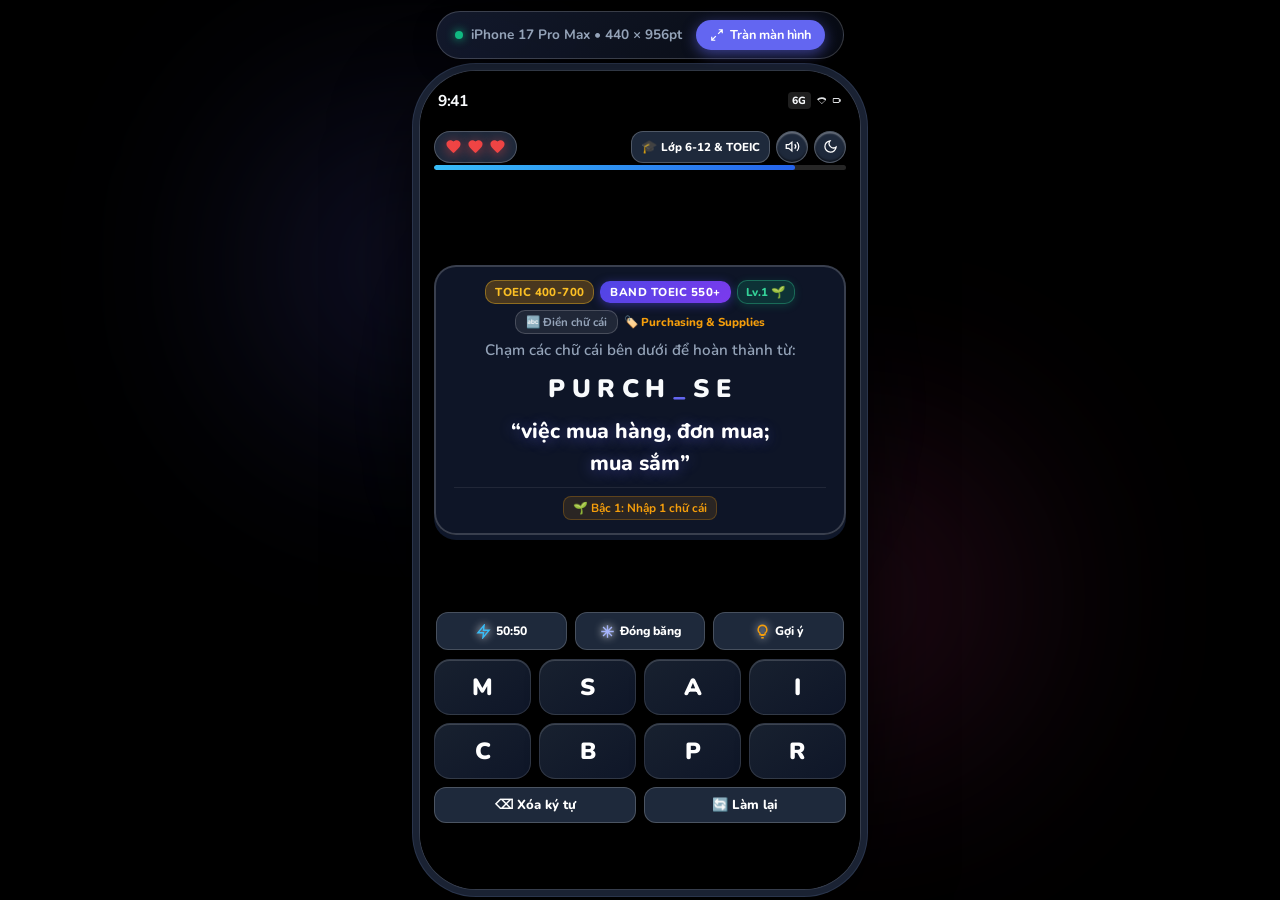
==== commit fd568bd2: "style: Redesign answer buttons with distinct dark and light UI, fix corner clipping and shadow artif" ====
--- a/index.html
+++ b/index.html
@@ -14,11 +14,11 @@
   <meta http-equiv="Expires" content="0">
   
   <!-- Progressive Web App (PWA) cho iPhone iOS -->
-  <link rel="manifest" href="manifest.json?v=3.6">
-  <link rel="apple-touch-icon" href="icons/icon-512.png?v=3.6">
-  <link rel="apple-touch-icon" sizes="192x192" href="icons/icon-192.png?v=3.6">
-  <link rel="icon" type="image/png" href="favicon.png?v=3.6">
-  <link rel="icon" type="image/png" sizes="192x192" href="icons/icon-192.png?v=3.6">
+  <link rel="manifest" href="manifest.json?v=3.7">
+  <link rel="apple-touch-icon" href="icons/icon-512.png?v=3.7">
+  <link rel="apple-touch-icon" sizes="192x192" href="icons/icon-192.png?v=3.7">
+  <link rel="icon" type="image/png" href="favicon.png?v=3.7">
+  <link rel="icon" type="image/png" sizes="192x192" href="icons/icon-192.png?v=3.7">
   <title>Danh Học IELTS</title>
   
   <!-- 2 Font chữ chính: Nunito & Be Vietnam Pro (Google Fonts) -->
--- a/style.css
+++ b/style.css
@@ -1032,10 +1032,11 @@
   height: clamp(52px, 6.2vh, 60px);
   min-height: clamp(52px, 6.2vh, 60px);
   border-radius: 16px;
-  background: linear-gradient(180deg, #1e293b 0%, #0f172a 100%);
-  border: 1.5px solid rgba(255, 255, 255, 0.22);
-  border-bottom: 4px solid #060911;
-  box-shadow: 0 4px 14px rgba(0, 0, 0, 0.3);
+  background: linear-gradient(145deg, rgba(30, 41, 59, 0.8) 0%, rgba(15, 23, 42, 0.95) 100%);
+  border: 1.5px solid rgba(255, 255, 255, 0.12);
+  box-shadow: 
+    inset 0 1px 0 rgba(255, 255, 255, 0.16),
+    0 4px 14px rgba(0, 0, 0, 0.4);
   color: #ffffff !important;
   font-family: var(--font-main);
   font-size: clamp(1.3rem, 2.6vh, 1.55rem);
@@ -1044,20 +1045,26 @@
   align-items: center;
   justify-content: center;
   cursor: pointer;
-  transition: transform 0.1s cubic-bezier(0.34, 1.56, 0.64, 1), background 0.15s ease, opacity 0.2s ease;
+  transition: transform 0.1s cubic-bezier(0.34, 1.56, 0.64, 1), background 0.15s ease, opacity 0.2s ease, box-shadow 0.15s ease;
+  touch-action: manipulation;
+  -webkit-tap-highlight-color: transparent;
+}
+
+.letter-tile-btn:active:not(:disabled) {
+  transform: scale(0.96) translateY(1px);
+  box-shadow: inset 0 2px 4px rgba(0, 0, 0, 0.4);
 }
 
 body.light-theme .letter-tile-btn {
   background: #ffffff !important;
-  border: 1.5px solid #94a3b8 !important;
-  border-bottom: 4px solid #64748b !important;
+  border: 2px solid #e2e8f0 !important;
+  box-shadow: 0 3px 0 #cbd5e1, 0 4px 10px rgba(0, 0, 0, 0.06) !important;
   color: #0f172a !important;
-  box-shadow: 0 3px 8px rgba(0, 0, 0, 0.08);
-}
-
-.letter-tile-btn:active:not(:disabled) {
-  transform: translateY(3px) scale(0.96);
-  border-bottom-width: 1px;
+}
+
+body.light-theme .letter-tile-btn:active:not(:disabled) {
+  transform: translateY(2px) scale(0.97);
+  box-shadow: 0 1px 0 #cbd5e1 !important;
 }
 
 .letter-tile-btn.used {
@@ -1148,9 +1155,8 @@
   min-width: 0;
   height: clamp(42px, 5.2vh, 48px);
   padding: 0;
-  background: linear-gradient(180deg, #1e293b 0%, #0f172a 100%);
-  border: 1.5px solid rgba(255, 255, 255, 0.2);
-  border-bottom: 3.5px solid #060911;
+  background: linear-gradient(180deg, #243044 0%, #172033 100%);
+  border: 1px solid rgba(255, 255, 255, 0.14);
   border-radius: 9px;
   color: #ffffff !important;
   font-family: var(--font-main);
@@ -1160,27 +1166,26 @@
   align-items: center;
   justify-content: center;
   cursor: pointer;
-  box-shadow: 0 3px 8px rgba(0, 0, 0, 0.3);
-  transition: transform 0.08s cubic-bezier(0.34, 1.56, 0.64, 1), background 0.1s ease, border-color 0.1s ease;
+  box-shadow: inset 0 1px 0 rgba(255, 255, 255, 0.16), 0 2px 6px rgba(0, 0, 0, 0.4);
+  transition: transform 0.08s cubic-bezier(0.34, 1.56, 0.64, 1), background 0.1s ease, border-color 0.1s ease, box-shadow 0.1s ease;
   touch-action: manipulation;
   -webkit-tap-highlight-color: transparent;
 }
 
 body.light-theme .kbd-key {
   background: #ffffff !important;
-  border: 1.5px solid #94a3b8 !important;
-  border-bottom: 3.5px solid #64748b !important;
+  border: 1px solid #cbd5e1 !important;
+  box-shadow: 0 2.5px 0 #94a3b8, 0 2px 5px rgba(0, 0, 0, 0.06);
   color: #0f172a !important;
-  box-shadow: 0 2px 6px rgba(0, 0, 0, 0.08);
 }
 
 .kbd-key:active,
 .kbd-key.key-pressed {
-  transform: translateY(2px) scale(0.94);
-  border-bottom-width: 1px;
+  transform: translateY(2px) scale(0.95);
   background: #2563eb !important;
   color: #ffffff !important;
   border-color: #3b82f6 !important;
+  box-shadow: 0 0 10px rgba(37, 99, 235, 0.5) !important;
 }
 
 .kbd-key.kbd-action-key {
@@ -1453,32 +1458,37 @@
   justify-content: center;
   padding: clamp(7px, 1.4vh, 11px) clamp(11px, 2.4vw, 17px);
   min-height: clamp(40px, 5vh, 46px);
-  background: linear-gradient(180deg, #1e293b 0%, #0f172a 100%);
-  border: 1.5px solid rgba(255, 255, 255, 0.2);
-  border-bottom: 3.5px solid #060911;
-  border-radius: 11px;
+  background: linear-gradient(145deg, rgba(30, 41, 59, 0.85) 0%, rgba(15, 23, 42, 0.95) 100%);
+  border: 1.5px solid rgba(255, 255, 255, 0.14);
+  box-shadow: 
+    inset 0 1px 0 rgba(255, 255, 255, 0.16),
+    0 3px 10px rgba(0, 0, 0, 0.35);
+  border-radius: 12px;
   color: #ffffff !important;
   font-family: var(--font-main);
   font-size: clamp(0.92rem, 1.95vh, 1.12rem);
   font-weight: 700;
   cursor: pointer;
-  box-shadow: 0 3px 8px rgba(0, 0, 0, 0.25);
-  transition: transform 0.08s cubic-bezier(0.34, 1.56, 0.64, 1), background 0.12s ease, opacity 0.15s ease;
+  transition: transform 0.08s cubic-bezier(0.34, 1.56, 0.64, 1), background 0.12s ease, opacity 0.15s ease, box-shadow 0.12s ease;
   touch-action: manipulation;
   -webkit-tap-highlight-color: transparent;
 }
 
 body.light-theme .word-chip {
   background: #ffffff !important;
-  border: 1.5px solid #94a3b8 !important;
-  border-bottom: 3.5px solid #64748b !important;
+  border: 1.5px solid #cbd5e1 !important;
+  box-shadow: 0 3px 0 #94a3b8, 0 3px 8px rgba(0, 0, 0, 0.06);
   color: #0f172a !important;
-  box-shadow: 0 2px 6px rgba(0, 0, 0, 0.08);
 }
 
 .word-chip:active:not(.used):not(:disabled) {
-  transform: translateY(2px) scale(0.95);
-  border-bottom-width: 1px;
+  transform: scale(0.96) translateY(1px);
+  box-shadow: inset 0 1px 3px rgba(0, 0, 0, 0.4);
+}
+
+body.light-theme .word-chip:active:not(.used):not(:disabled) {
+  transform: translateY(2px) scale(0.97);
+  box-shadow: 0 1px 0 #94a3b8 !important;
 }
 
 .word-chip.used {
@@ -1655,67 +1665,97 @@
   gap: clamp(6px, 1vh, 8px);
 }
 
+/* ==========================================================================
+   ZONE 3: THUMB ACTION ARENA - 4 NÚT ĐÁP ÁN (DARK & LIGHT THEME CHUYÊN BIỆT)
+   Khắc phục hoàn toàn lỗi khuyết góc / đổ bóng xỉn màu ở chế độ tối
+   ========================================================================== */
+.answers-grid {
+  display: flex;
+  flex-direction: column;
+  gap: clamp(8px, 1.2vh, 10px);
+}
+
+/* --- CHẾ ĐỘ TỐI (DARK MODE): LIQUID GLASS & AMBIENT SPECULAR HIGHLIGHT --- */
 .btn-tactile {
   width: 100%;
-  min-height: clamp(50px, 6vh, 56px);
+  min-height: clamp(52px, 6.2vh, 60px);
   height: auto;
   border-radius: 18px;
-  background: linear-gradient(180deg, #1e293b 0%, #0f172a 100%);
-  border: 1.5px solid rgba(255, 255, 255, 0.22);
-  border-bottom: 4px solid #060911;
-  box-shadow: 0 4px 14px rgba(0, 0, 0, 0.35);
-  color: #ffffff;
+  background: linear-gradient(145deg, rgba(30, 41, 59, 0.8) 0%, rgba(15, 23, 42, 0.95) 100%);
+  border: 1.5px solid rgba(255, 255, 255, 0.12);
+  /* Dùng shadow đối xứng mềm mại, KHÔNG dùng border-bottom lệch gây khuyết góc */
+  box-shadow: 
+    inset 0 1px 0 rgba(255, 255, 255, 0.16),
+    inset 0 -1px 0 rgba(0, 0, 0, 0.35),
+    0 4px 18px rgba(0, 0, 0, 0.45);
+  backdrop-filter: blur(16px);
+  -webkit-backdrop-filter: blur(16px);
+  color: #f8fafc;
   font-size: clamp(1rem, 2.1vh, 1.18rem);
-  font-weight: 800;
+  font-weight: 700;
   display: flex;
   align-items: center;
   justify-content: flex-start;
-  padding: 6px 16px;
+  padding: 8px 18px;
   text-align: left;
   cursor: pointer;
   position: relative;
-  transition: transform 0.1s cubic-bezier(0.34, 1.56, 0.64, 1), border-bottom-width 0.1s ease, background 0.15s ease, opacity 0.2s ease;
+  transition: transform 0.12s cubic-bezier(0.16, 1, 0.3, 1), 
+              border-color 0.18s ease, 
+              background 0.18s ease, 
+              box-shadow 0.18s ease, 
+              opacity 0.2s ease;
   box-sizing: border-box;
   max-width: 100%;
   min-width: 0;
-}
-
-body.light-theme .btn-tactile {
-  background: #ffffff !important;
-  border: 2px solid #e2e8f0 !important;
-  border-bottom: 4px solid #cbd5e1 !important;
-  color: #1e293b !important;
-  box-shadow: 0 4px 0 #cbd5e1 !important;
-}
-
+  touch-action: manipulation;
+  -webkit-tap-highlight-color: transparent;
+}
+
+/* Hover & Focus ở chế độ tối */
+.btn-tactile:hover {
+  border-color: rgba(99, 102, 241, 0.55);
+  background: linear-gradient(145deg, rgba(49, 46, 129, 0.35) 0%, rgba(30, 41, 59, 0.95) 100%);
+  box-shadow: 
+    inset 0 1px 0 rgba(255, 255, 255, 0.24),
+    0 6px 22px rgba(99, 102, 241, 0.25),
+    0 2px 6px rgba(0, 0, 0, 0.4);
+  transform: translateY(-2px);
+}
+
+/* Khi chạm / nhấn phím ở chế độ tối */
+.btn-tactile:active:not(:disabled) {
+  transform: scale(0.985) translateY(1px);
+  box-shadow: 
+    inset 0 2px 6px rgba(0, 0, 0, 0.5),
+    0 2px 6px rgba(0, 0, 0, 0.35);
+  border-color: rgba(99, 102, 241, 0.7);
+}
+
+/* Badge A, B, C, D ở chế độ tối */
 .btn-tactile .btn-badge {
-  width: 34px;
-  height: 34px;
-  border-radius: 11px;
-  background: #4f46e5;
-  border: 1.5px solid #818cf8;
+  width: 36px;
+  height: 36px;
+  border-radius: 12px;
+  background: linear-gradient(135deg, rgba(99, 102, 241, 0.4) 0%, rgba(79, 70, 229, 0.22) 100%);
+  border: 1.5px solid rgba(165, 180, 252, 0.35);
   display: flex;
   align-items: center;
   justify-content: center;
   margin-right: 14px;
   font-size: 1rem;
   font-weight: 900;
-  color: #ffffff !important;
+  color: #e0e7ff !important;
   flex-shrink: 0;
-}
-
-body.light-theme .btn-tactile .btn-badge {
-  background: #2563eb;
-  border: 1.5px solid #60a5fa;
-  color: #ffffff !important;
+  box-shadow: 0 2px 8px rgba(79, 70, 229, 0.3);
+  transition: all 0.18s ease;
 }
 
 .btn-tactile .btn-label {
-  color: #ffffff;
+  color: #f8fafc;
   font-size: clamp(1rem, 2.2vh, 1.2rem);
-  font-weight: 800;
+  font-weight: 700;
   letter-spacing: 0.2px;
-  text-shadow: 0 1px 3px rgba(0, 0, 0, 0.8);
   white-space: normal;
   overflow-wrap: break-word;
   word-wrap: break-word;
@@ -1725,72 +1765,142 @@
   min-width: 0;
 }
 
+/* Trạng thái ĐÚNG ở chế độ tối */
+body:not(.light-theme) .btn-tactile.correct {
+  background: linear-gradient(145deg, rgba(6, 78, 59, 0.85) 0%, rgba(6, 95, 70, 0.95) 100%) !important;
+  border: 2px solid #10b981 !important;
+  color: #ecfdf5 !important;
+  box-shadow: 
+    0 0 28px rgba(16, 185, 129, 0.45),
+    inset 0 1px 0 rgba(255, 255, 255, 0.3) !important;
+  animation: answerVibrateSuccess 0.38s ease-out;
+}
+
+body:not(.light-theme) .btn-tactile.correct .btn-label {
+  color: #ecfdf5 !important;
+}
+
+body:not(.light-theme) .btn-tactile.correct .btn-badge {
+  background: #10b981 !important;
+  border-color: #34d399 !important;
+  color: #ffffff !important;
+  box-shadow: 0 0 14px rgba(16, 185, 129, 0.7) !important;
+  transform: scale(1.12);
+}
+
+/* Trạng thái SAI ở chế độ tối */
+body:not(.light-theme) .btn-tactile.wrong {
+  background: linear-gradient(145deg, rgba(127, 29, 29, 0.85) 0%, rgba(153, 27, 27, 0.95) 100%) !important;
+  border: 2px solid #ef4444 !important;
+  color: #fef2f2 !important;
+  box-shadow: 
+    0 0 28px rgba(239, 68, 68, 0.45),
+    inset 0 1px 0 rgba(255, 255, 255, 0.3) !important;
+  animation: answerVibrateWrong 0.4s ease-in-out;
+}
+
+body:not(.light-theme) .btn-tactile.wrong .btn-label {
+  color: #fef2f2 !important;
+}
+
+body:not(.light-theme) .btn-tactile.wrong .btn-badge {
+  background: #ef4444 !important;
+  border-color: #f87171 !important;
+  color: #ffffff !important;
+  box-shadow: 0 0 14px rgba(239, 68, 68, 0.7) !important;
+}
+
+/* --- CHẾ ĐỘ SÁNG (LIGHT MODE): CLEAN CRISP TACTILE WITH 100% PERFECT CORNERS --- */
+body.light-theme .btn-tactile {
+  background: #ffffff !important;
+  border: 2px solid #e2e8f0 !important;
+  /* Tạo cảm giác nổi 3D vật lý bằng box-shadow thay vì border-bottom để giữ góc bo tròn hoàn hảo */
+  box-shadow: 
+    0 4px 0 #cbd5e1,
+    0 6px 14px rgba(15, 23, 42, 0.06) !important;
+  color: #0f172a !important;
+}
+
+body.light-theme .btn-tactile:hover {
+  background: #f8fafc !important;
+  border-color: #93c5fd !important;
+  box-shadow: 
+    0 5px 0 #60a5fa,
+    0 8px 18px rgba(37, 99, 235, 0.12) !important;
+  transform: translateY(-2px);
+}
+
+body.light-theme .btn-tactile:active:not(:disabled) {
+  transform: translateY(3px) scale(0.99);
+  box-shadow: 
+    0 1px 0 #cbd5e1,
+    0 2px 4px rgba(15, 23, 42, 0.06) !important;
+  border-color: #2563eb !important;
+}
+
+body.light-theme .btn-tactile .btn-badge {
+  background: #eff6ff;
+  border: 1.5px solid #bfdbfe;
+  color: #2563eb !important;
+  box-shadow: 0 2px 5px rgba(37, 99, 235, 0.12);
+}
+
+body.light-theme .btn-tactile:hover .btn-badge {
+  background: #2563eb;
+  border-color: #1d4ed8;
+  color: #ffffff !important;
+  box-shadow: 0 2px 8px rgba(37, 99, 235, 0.3);
+}
+
 body.light-theme .btn-tactile .btn-label {
   color: #0f172a;
-  font-size: clamp(1rem, 2.2vh, 1.2rem);
-  font-weight: 800;
+  font-weight: 700;
   text-shadow: none;
 }
 
-.btn-tactile:active:not(:disabled) {
-  transform: translateY(3px) scale(0.99);
-  border-bottom-width: 2px;
-}
-
-.btn-tactile.correct {
-  background: #e3f8e9 !important;
-  border: 2.5px solid #16a34a !important;
-  border-bottom: 4px solid #15803d !important;
-  color: #166534 !important;
+/* Trạng thái ĐÚNG ở chế độ sáng */
+body.light-theme .btn-tactile.correct {
+  background: #ecfdf5 !important;
+  border: 2px solid #10b981 !important;
+  box-shadow: 
+    0 4px 0 #059669,
+    0 8px 20px rgba(16, 185, 129, 0.22) !important;
+  color: #065f46 !important;
   animation: answerVibrateSuccess 0.38s ease-out;
-  box-shadow: 0 0 0 5px rgba(22, 163, 74, 0.25), 0 4px 0 #15803d !important;
-}
-
-.btn-tactile.correct .btn-label {
-  color: #166534 !important;
-}
-
-.btn-tactile.correct .btn-badge {
-  background: #16a34a !important;
+}
+
+body.light-theme .btn-tactile.correct .btn-label {
+  color: #065f46 !important;
+}
+
+body.light-theme .btn-tactile.correct .btn-badge {
+  background: #10b981 !important;
+  border-color: #059669 !important;
   color: #ffffff !important;
-  border: none !important;
-  transform: scale(1.15);
-  transition: transform 0.2s ease;
-}
-
-.btn-tactile.wrong {
-  background: #fff0ef !important;
-  border: 2.5px solid #dc2626 !important;
-  border-bottom: 4px solid #b91c1c !important;
-  color: #9a4848 !important;
+  box-shadow: 0 2px 8px rgba(16, 185, 129, 0.35) !important;
+  transform: scale(1.12);
+}
+
+/* Trạng thái SAI ở chế độ sáng */
+body.light-theme .btn-tactile.wrong {
+  background: #fef2f2 !important;
+  border: 2px solid #ef4444 !important;
+  box-shadow: 
+    0 4px 0 #dc2626,
+    0 8px 20px rgba(239, 68, 68, 0.22) !important;
+  color: #991b1b !important;
   animation: answerVibrateWrong 0.4s ease-in-out;
-  box-shadow: 0 0 0 5px rgba(220, 38, 38, 0.25), 0 4px 0 #b91c1c !important;
-}
-
-.btn-tactile.wrong .btn-label {
-  color: #9a4848 !important;
-}
-
-.btn-tactile.wrong .btn-badge {
-  background: #dc2626 !important;
+}
+
+body.light-theme .btn-tactile.wrong .btn-label {
+  color: #991b1b !important;
+}
+
+body.light-theme .btn-tactile.wrong .btn-badge {
+  background: #ef4444 !important;
+  border-color: #dc2626 !important;
   color: #ffffff !important;
-  border: none !important;
-}
-
-body:not(.light-theme) .btn-tactile.correct {
-  background: #143826 !important;
-  border: 2.5px solid #22c55e !important;
-  border-bottom: 4px solid #15803d !important;
-  color: #86efac !important;
-  box-shadow: 0 0 0 5px rgba(34, 197, 94, 0.3), 0 4px 0 #15803d !important;
-}
-
-body:not(.light-theme) .btn-tactile.wrong {
-  background: #3b1717 !important;
-  border: 2.5px solid #ef4444 !important;
-  border-bottom: 4px solid #b91c1c !important;
-  color: #fca5a5 !important;
-  box-shadow: 0 0 0 5px rgba(239, 68, 68, 0.3), 0 4px 0 #b91c1c !important;
+  box-shadow: 0 2px 8px rgba(239, 68, 68, 0.35) !important;
 }
 
 @keyframes answerVibrateSuccess {
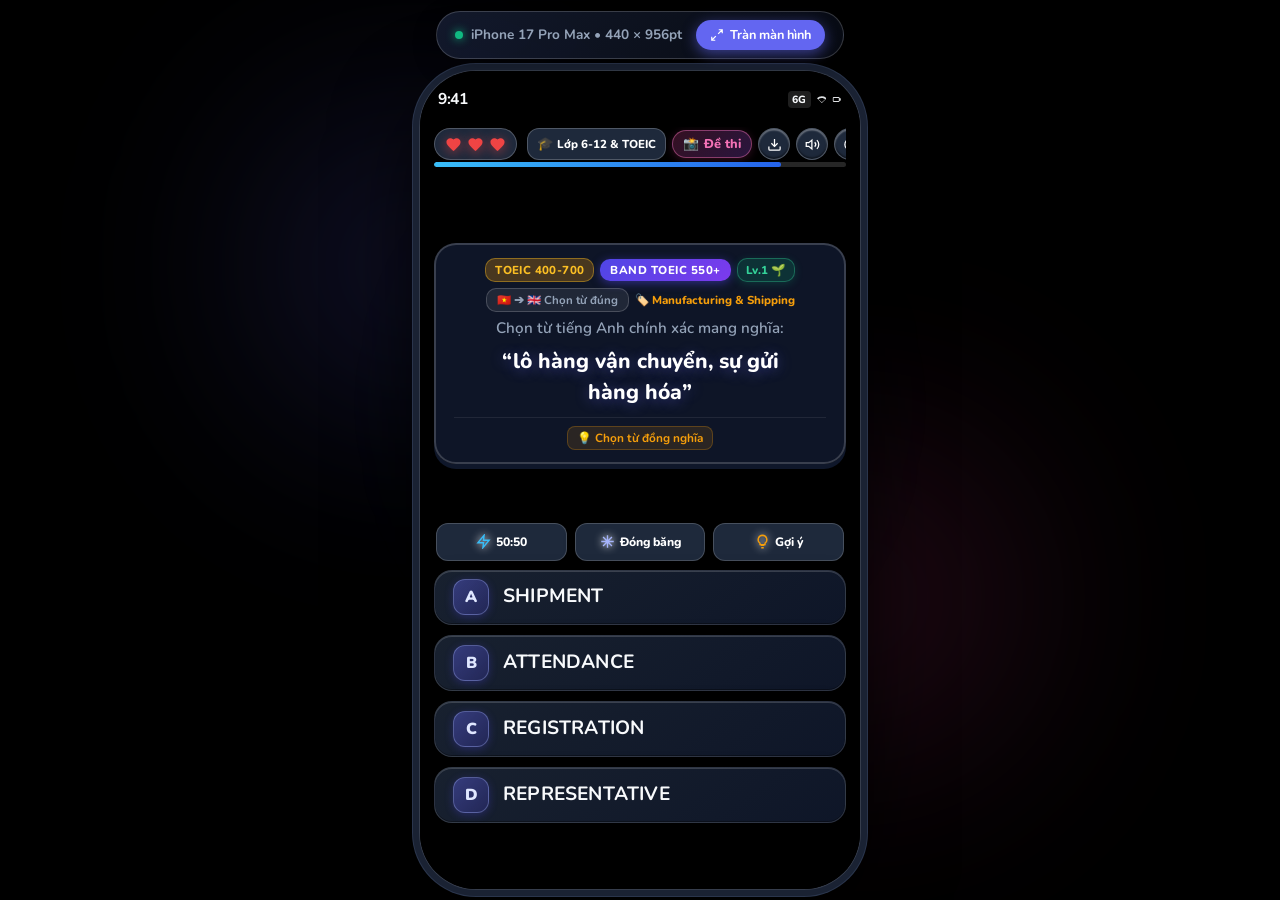
==== commit 942db42f: "feat: Add local data persistence, export/import, interleaved listening mode, resilient spelling vali" ====
--- a/index.html
+++ b/index.html
@@ -79,6 +79,9 @@
           </div>
         </header>
 
+        <!-- ==================== KHU VỰC 1: SÂN ĐẤU TỪ VỰNG MẶC ĐỊNH (VOCAB ARENA) ==================== -->
+        <div class="arena-view" id="vocab-arena-view">
+
         <!-- ==================== TẦNG 1: MONITORING ZONE (QUAN SÁT THỤ ĐỘNG) ==================== -->
         <section class="zone-header">
           <div class="stats-row">
@@ -112,6 +115,13 @@
                   <span class="g-icon">🎓</span>
                   <span id="current-filter-pill-label">Lớp 6-12</span>
                 </button>
+                <button class="scanner-switch-btn" id="btn-open-scanner" title="Chuyển sang trang Quét Đề Thi Giấy bằng AI (Gemini Flash)">
+                  <span class="cam-icon">📸</span>
+                  <span class="cam-label">Đề thi</span>
+                </button>
+                <button class="icon-btn" id="btn-sync-open" title="Sao lưu / Khôi phục tiến độ học tập">
+                  <svg class="action-svg" viewBox="0 0 24 24" fill="none" stroke="currentColor" stroke-width="2"><path d="M21 15v4a2 2 0 0 1-2 2H5a2 2 0 0 1-2-2v-4"/><polyline points="7 10 12 15 17 10"/><line x1="12" y1="15" x2="12" y2="3"/></svg>
+                </button>
                 <button class="icon-btn" id="btn-sound-toggle" title="Bật/Tắt Âm thanh">
                   <svg id="sound-icon-svg" class="action-svg" viewBox="0 0 24 24" fill="none" stroke="currentColor" stroke-width="2"><polygon points="11 5 6 9 2 9 2 15 6 15 11 19 11 5"/><path d="M19.07 4.93a10 10 0 0 1 0 14.14M15.54 8.46a5 5 0 0 1 0 7.07"/></svg>
                 </button>
@@ -165,6 +175,23 @@
             <!-- Ô chữ cái nổi 3D Liquid Crystal (cho chế độ Điền chữ cái) -->
             <div class="masked-word-container" id="letter-box-container" style="display: none;">
               <!-- Dynamic Letter Boxes -->
+            </div>
+
+            <!-- Trình phát âm thanh tương tác trực quan cho chế độ listening_choice -->
+            <div class="listening-player-container" id="listening-player-container" style="display: none;">
+              <button type="button" class="btn-audio-wave" id="btn-listening-play" title="Bấm để nghe lại phát âm">
+                <div class="audio-wave-bars">
+                  <span class="bar b1"></span>
+                  <span class="bar b2"></span>
+                  <span class="bar b3"></span>
+                  <span class="bar b4"></span>
+                  <span class="bar b5"></span>
+                </div>
+                <div class="audio-listen-meta">
+                  <span class="audio-listen-title">Phát Âm Bản Xứ (Native Audio)</span>
+                  <span class="audio-listen-sub">Chạm để nghe lại 🎧</span>
+                </div>
+              </button>
             </div>
 
             <!-- Câu văn học thuật / Nghĩa tiếng Việt -->
@@ -206,6 +233,88 @@
           </div>
 
         </section>
+        </div> <!-- End #vocab-arena-view -->
+
+        <!-- ==================== KHU VỰC 2: TRANG BIẾN ĐỀ THI GIẤY THÀNH GAME AI (RIÊNG BIỆT 100%) ==================== -->
+        <div class="arena-view hidden-view" id="scanner-arena-view">
+          
+          <!-- Scanner Header -->
+          <div class="scanner-header-bar">
+            <button type="button" class="btn-scanner-nav" id="btn-scanner-back">
+              <svg viewBox="0 0 24 24" fill="none" stroke="currentColor" stroke-width="2.5"><polyline points="15 18 9 12 15 6"/></svg>
+              <span>Về Luyện Từ Vựng</span>
+            </button>
+            <div class="scanner-header-actions">
+              <button type="button" class="btn-key-pill" id="btn-scanner-key-config" title="Cấu hình Google Gemini Flash API Key">
+                <span class="key-dot" id="scanner-key-dot"></span>
+                <span>🔑 API Key</span>
+              </button>
+            </div>
+          </div>
+
+          <!-- Scanner Interactive Stage (Fits 1 screen without scrolling) -->
+          <div class="scanner-stage-container">
+            
+            <!-- Thẻ Hero Giới Thiệu -->
+            <div class="scanner-hero-card">
+              <div class="scanner-hero-glow"></div>
+              <div class="scanner-badge-row">
+                <span class="scanner-mode-tag">✨ AI GEMINI FLASH SCANNER</span>
+                <span class="scanner-batch-tag" id="scanner-batch-tag">10 CÂU / SET (TỐI ĐA 60)</span>
+              </div>
+              <h2 class="scanner-title">Biến Đề Thi Giấy Thành Game</h2>
+              <p class="scanner-desc">
+                Chụp ảnh đề thi tiếng Anh (THPT, IELTS, Đề thi học kỳ). AI tự phân tích cấu trúc, giữ nguyên câu hỏi trong đề và tạo ngay 10 câu đầu để chơi!
+              </p>
+            </div>
+
+            <!-- Cụm Nút Chụp & Tải Ảnh Đề Thi -->
+            <div class="scanner-actions-card">
+              <input type="file" id="camera-file-input" accept="image/*" capture="environment" style="display:none;">
+              <input type="file" id="gallery-file-input" accept="image/*" style="display:none;">
+
+              <div class="scanner-btn-grid">
+                <button type="button" class="btn-scan-primary" id="btn-snap-camera">
+                  <div class="scan-icon-wrap">📸</div>
+                  <div class="scan-btn-text">
+                    <span class="scan-btn-title">Chụp Ảnh Đề Thi</span>
+                    <span class="scan-btn-sub">Mở Camera chụp ngay</span>
+                  </div>
+                </button>
+
+                <button type="button" class="btn-scan-secondary" id="btn-snap-gallery">
+                  <div class="scan-icon-wrap">🖼️</div>
+                  <div class="scan-btn-text">
+                    <span class="scan-btn-title">Chọn Ảnh Từ Máy</span>
+                    <span class="scan-btn-sub">Tải ảnh đề có sẵn</span>
+                  </div>
+                </button>
+              </div>
+
+              <!-- Hộp trạng thái AI Scanning Radar -->
+              <div class="scanner-status-box" id="scanner-status-box" style="display:none;">
+                <div class="radar-scan-line"></div>
+                <div class="scanner-status-spinner"></div>
+                <div class="scanner-status-info">
+                  <span class="status-main-text" id="scanner-status-main">Đang đọc đề thi...</span>
+                  <span class="status-sub-text" id="scanner-status-sub">Gemini Flash đang đọc câu hỏi & tạo 10 câu đầu tiên</span>
+                </div>
+              </div>
+            </div>
+
+            <!-- Thư viện đề đã quét & Đề mẫu khởi động tức thì -->
+            <div class="scanned-exams-shelf">
+              <div class="shelf-header">
+                <span class="shelf-title">📑 ĐỀ THI ĐÃ SẴN SÀNG</span>
+                <span class="shelf-count" id="scanned-exams-count">1 Đề mẫu</span>
+              </div>
+              <div class="scanned-exams-list" id="scanned-exams-list">
+                <!-- Danh sách đề đã quét hoặc đề mẫu -->
+              </div>
+            </div>
+
+          </div>
+        </div> <!-- End #scanner-arena-view -->
 
         <!-- Ngăn Kéo Phản Hồi Tinh Gọn (Popup giải thích ngắn gọn, dễ hiểu - Bỏ Writing Task 2) -->
         <div class="feedback-drawer" id="feedback-drawer">
@@ -424,6 +533,70 @@
                 </div>
                 <span class="g-badge">41 câu</span>
               </button>
+            </div>
+          </div>
+        </div>
+
+        <!-- Modal Nhập API Key Google Gemini Flash -->
+        <div class="modal-overlay" id="gemini-key-modal">
+          <div class="modal-card mini-modal-card">
+            <div class="modal-header-simple">
+              <h3>🔑 API Key Gemini Flash</h3>
+              <button type="button" class="btn-modal-close-x" id="btn-close-key-modal">✕</button>
+            </div>
+            <p class="modal-desc-simple">
+              Nhập API Key cá nhân của bạn để sử dụng mô hình Gemini Flash phân tích ảnh đề thi và tạo câu hỏi tự động.
+            </p>
+            <div class="key-input-wrapper">
+              <input type="password" id="input-gemini-key" class="key-input-field" placeholder="Dán API Key (AIzaSy...)" autocomplete="off">
+              <button type="button" class="btn-toggle-key-eye" id="btn-toggle-key-eye" title="Hiện / Ẩn key">👁️</button>
+            </div>
+            <div class="key-help-links">
+              <a href="https://aistudio.google.com/app/apikey" target="_blank" rel="noopener noreferrer" class="link-get-key">
+                👉 Lấy API Key miễn phí từ Google AI Studio (aistudio.google.com)
+              </a>
+            </div>
+            <div class="modal-actions-row">
+              <button type="button" class="btn-modal-action btn-cancel" id="btn-cancel-key">Đóng</button>
+              <button type="button" class="btn-modal-action btn-save" id="btn-save-key">Lưu & Kích Hoạt</button>
+            </div>
+          </div>
+        </div>
+
+        <!-- Modal Sao Lưu & Đồng Bộ Tiến Độ (Export / Import) -->
+        <div class="modal-overlay" id="sync-modal-overlay">
+          <div class="modal-card mini-modal-card">
+            <div class="modal-header-simple">
+              <h3>⇄ Sao Lưu & Khôi Phục Tiến Độ</h3>
+              <button type="button" class="btn-modal-close-x" id="btn-close-sync-modal">✕</button>
+            </div>
+            <p class="modal-desc-simple">
+              Lưu trữ an toàn 100% dữ liệu (độ nhớ từ vựng, cấp độ thành thạo, chuỗi combo, điểm số & các đề thi đã quét) để tiếp tục học trên thiết bị khác.
+            </p>
+            
+            <div class="sync-actions-grid">
+              <button type="button" class="btn-sync-action export-btn" id="btn-export-file">
+                <span class="sync-icon">📥</span>
+                <span class="sync-title">Xuất File (.json)</span>
+                <span class="sync-desc">Tải file tiến độ về máy</span>
+              </button>
+              <button type="button" class="btn-sync-action export-copy-btn" id="btn-export-copy">
+                <span class="sync-icon">📋</span>
+                <span class="sync-title">Sao Chép Dữ Liệu</span>
+                <span class="sync-desc">Copy văn bản mã hóa</span>
+              </button>
+              <button type="button" class="btn-sync-action import-btn" id="btn-import-file-trigger">
+                <span class="sync-icon">📤</span>
+                <span class="sync-title">Nhập File (.json)</span>
+                <span class="sync-desc">Chọn file đã sao lưu</span>
+              </button>
+            </div>
+            <input type="file" id="import-file-input" accept=".json" style="display:none;">
+
+            <div class="import-paste-section">
+              <label for="textarea-import-json" class="import-label">Hoặc dán trực tiếp dữ liệu JSON vào đây:</label>
+              <textarea id="textarea-import-json" class="import-textarea" placeholder='{"app":"Danh Học IELTS",...}' rows="3"></textarea>
+              <button type="button" class="btn-import-paste-submit" id="btn-import-paste-submit">Khôi Phục Tiến Độ</button>
             </div>
           </div>
         </div>
--- a/style.css
+++ b/style.css
@@ -3169,3 +3169,772 @@
   margin-top: 5px;
   line-height: 1.35;
 }
+
+
+/* ==========================================================================
+   VIEW SWITCHER & TOP HEADER EXTENSIONS (CAMERA SCANNER & SYNC PROGRESS)
+   ========================================================================== */
+.scanner-switch-btn {
+  display: inline-flex;
+  align-items: center;
+  gap: 5px;
+  padding: 4px 10px;
+  border-radius: 999px;
+  background: linear-gradient(135deg, rgba(236, 72, 153, 0.22) 0%, rgba(168, 85, 247, 0.25) 100%);
+  border: 1px solid rgba(244, 114, 182, 0.45);
+  color: #f472b6;
+  font-family: inherit;
+  font-size: clamp(0.72rem, 1.5vh, 0.8rem);
+  font-weight: 800;
+  cursor: pointer;
+  outline: none;
+  transition: all 0.2s cubic-bezier(0.16, 1, 0.3, 1);
+  box-shadow: 0 2px 8px rgba(236, 72, 153, 0.2);
+  flex-shrink: 0;
+  touch-action: manipulation;
+}
+
+.scanner-switch-btn:hover {
+  transform: translateY(-1px);
+  background: linear-gradient(135deg, rgba(236, 72, 153, 0.35) 0%, rgba(168, 85, 247, 0.4) 100%);
+  border-color: rgba(244, 114, 182, 0.7);
+  box-shadow: 0 4px 14px rgba(236, 72, 153, 0.35);
+}
+
+.scanner-switch-btn:active {
+  transform: scale(0.95);
+}
+
+body.light-theme .scanner-switch-btn {
+  background: #fdf2f8;
+  border-color: #fbcfe8;
+  color: #db2777;
+  box-shadow: 0 2px 6px rgba(219, 39, 119, 0.1);
+}
+
+/* ==========================================================================
+   ARENA VIEWS (1 SCREEN INTERACTIVE - NO SCROLLING)
+   ========================================================================== */
+.arena-view {
+  width: 100%;
+  height: 100%;
+  max-height: 100%;
+  display: flex;
+  flex-direction: column;
+  overflow: hidden;
+  box-sizing: border-box;
+  position: relative;
+  transition: opacity 0.25s ease, transform 0.25s ease;
+}
+
+.arena-view.hidden-view {
+  display: none !important;
+}
+
+/* ==========================================================================
+   SCANNER ARENA (CHUYỂN ĐỀ THI GIẤY THÀNH GAME AI GEMINI FLASH)
+   ========================================================================== */
+.scanner-header-bar {
+  display: flex;
+  align-items: center;
+  justify-content: space-between;
+  padding: 8px 12px;
+  background: rgba(15, 23, 42, 0.65);
+  border-radius: 16px;
+  border: 1px solid rgba(255, 255, 255, 0.1);
+  margin-bottom: 8px;
+  flex-shrink: 0;
+}
+
+body.light-theme .scanner-header-bar {
+  background: #f8fafc;
+  border-color: #e2e8f0;
+}
+
+.btn-scanner-nav {
+  display: inline-flex;
+  align-items: center;
+  gap: 5px;
+  background: transparent;
+  border: none;
+  color: var(--accent-primary);
+  font-family: inherit;
+  font-size: 0.82rem;
+  font-weight: 800;
+  cursor: pointer;
+  padding: 4px 8px;
+  border-radius: 8px;
+  transition: background 0.15s ease;
+}
+
+.btn-scanner-nav svg {
+  width: 16px;
+  height: 16px;
+}
+
+.btn-scanner-nav:hover {
+  background: rgba(99, 102, 241, 0.12);
+}
+
+.btn-key-pill {
+  display: inline-flex;
+  align-items: center;
+  gap: 5px;
+  padding: 4px 10px;
+  border-radius: 999px;
+  background: rgba(245, 158, 11, 0.15);
+  border: 1px solid rgba(245, 158, 11, 0.4);
+  color: #fbbf24;
+  font-family: inherit;
+  font-size: 0.78rem;
+  font-weight: 800;
+  cursor: pointer;
+  transition: all 0.18s ease;
+}
+
+.btn-key-pill .key-dot {
+  width: 6px;
+  height: 6px;
+  border-radius: 50%;
+  background: #f59e0b;
+}
+
+.btn-key-pill.active .key-dot {
+  background: #10b981;
+  box-shadow: 0 0 6px #10b981;
+}
+
+.scanner-stage-container {
+  display: flex;
+  flex-direction: column;
+  gap: clamp(8px, 1.4vh, 12px);
+  flex: 1;
+  min-height: 0;
+  overflow: hidden;
+}
+
+.scanner-hero-card {
+  position: relative;
+  padding: clamp(10px, 1.8vh, 14px) 14px;
+  border-radius: 18px;
+  background: linear-gradient(135deg, rgba(30, 41, 59, 0.8) 0%, rgba(15, 23, 42, 0.95) 100%);
+  border: 1px solid rgba(244, 114, 182, 0.25);
+  box-shadow: 0 6px 20px rgba(0, 0, 0, 0.35);
+  flex-shrink: 0;
+  overflow: hidden;
+}
+
+body.light-theme .scanner-hero-card {
+  background: #ffffff;
+  border-color: #fbcfe8;
+  box-shadow: 0 4px 14px rgba(236, 72, 153, 0.08);
+}
+
+.scanner-badge-row {
+  display: flex;
+  align-items: center;
+  justify-content: space-between;
+  gap: 8px;
+  margin-bottom: 6px;
+}
+
+.scanner-mode-tag {
+  font-size: 0.68rem;
+  font-weight: 900;
+  letter-spacing: 0.04em;
+  padding: 2px 8px;
+  border-radius: 6px;
+  background: rgba(236, 72, 153, 0.2);
+  color: #f472b6;
+}
+
+.scanner-batch-tag {
+  font-size: 0.65rem;
+  font-weight: 800;
+  padding: 2px 7px;
+  border-radius: 6px;
+  background: rgba(99, 102, 241, 0.2);
+  color: #a5b4fc;
+}
+
+.scanner-title {
+  font-size: clamp(1.05rem, 2.2vh, 1.25rem);
+  font-weight: 900;
+  color: var(--text-primary);
+  margin-bottom: 4px;
+  line-height: 1.25;
+}
+
+.scanner-desc {
+  font-size: clamp(0.74rem, 1.5vh, 0.82rem);
+  color: var(--text-muted);
+  line-height: 1.35;
+  margin: 0;
+}
+
+.scanner-actions-card {
+  padding: 10px 12px;
+  border-radius: 18px;
+  background: rgba(15, 23, 42, 0.65);
+  border: 1.5px dashed rgba(99, 102, 241, 0.4);
+  display: flex;
+  flex-direction: column;
+  gap: 8px;
+  flex-shrink: 0;
+}
+
+body.light-theme .scanner-actions-card {
+  background: #f8fafc;
+  border-color: #cbd5e1;
+}
+
+.scanner-btn-grid {
+  display: grid;
+  grid-template-columns: 1fr 1fr;
+  gap: 8px;
+}
+
+.btn-scan-primary,
+.btn-scan-secondary {
+  display: flex;
+  align-items: center;
+  gap: 8px;
+  padding: 8px 10px;
+  border-radius: 14px;
+  cursor: pointer;
+  font-family: inherit;
+  outline: none;
+  transition: all 0.18s cubic-bezier(0.16, 1, 0.3, 1);
+  text-align: left;
+  border: none;
+  touch-action: manipulation;
+}
+
+.btn-scan-primary {
+  background: linear-gradient(135deg, #ec4899 0%, #db2777 100%);
+  color: #ffffff;
+  box-shadow: 0 4px 14px rgba(236, 72, 153, 0.35);
+}
+
+.btn-scan-primary:hover {
+  transform: translateY(-1px);
+  box-shadow: 0 6px 18px rgba(236, 72, 153, 0.45);
+}
+
+.btn-scan-primary:active {
+  transform: scale(0.96);
+}
+
+.btn-scan-secondary {
+  background: rgba(255, 255, 255, 0.08);
+  border: 1px solid rgba(255, 255, 255, 0.18);
+  color: var(--text-primary);
+}
+
+body.light-theme .btn-scan-secondary {
+  background: #ffffff;
+  border-color: #cbd5e1;
+  box-shadow: 0 2px 6px rgba(0, 0, 0, 0.05);
+}
+
+.btn-scan-secondary:hover {
+  background: rgba(255, 255, 255, 0.14);
+}
+
+.scan-icon-wrap {
+  font-size: 1.4rem;
+  line-height: 1;
+}
+
+.scan-btn-text {
+  display: flex;
+  flex-direction: column;
+  gap: 1px;
+}
+
+.scan-btn-title {
+  font-size: 0.82rem;
+  font-weight: 800;
+  line-height: 1.2;
+}
+
+.scan-btn-sub {
+  font-size: 0.65rem;
+  opacity: 0.8;
+  line-height: 1.1;
+}
+
+/* Radar Scan status box */
+.scanner-status-box {
+  position: relative;
+  display: flex;
+  align-items: center;
+  gap: 10px;
+  padding: 8px 12px;
+  background: rgba(99, 102, 241, 0.14);
+  border-radius: 12px;
+  border: 1px solid rgba(99, 102, 241, 0.35);
+  overflow: hidden;
+}
+
+.radar-scan-line {
+  position: absolute;
+  top: 0;
+  left: -100%;
+  width: 100%;
+  height: 100%;
+  background: linear-gradient(90deg, transparent, rgba(99, 102, 241, 0.35), transparent);
+  animation: radarScan 1.5s infinite;
+}
+
+@keyframes radarScan {
+  0% { left: -100%; }
+  100% { left: 100%; }
+}
+
+.scanner-status-spinner {
+  width: 18px;
+  height: 18px;
+  border-radius: 50%;
+  border: 2.5px solid rgba(99, 102, 241, 0.25);
+  border-top-color: #6366f1;
+  animation: spin 0.8s linear infinite;
+  flex-shrink: 0;
+}
+
+@keyframes spin {
+  to { transform: rotate(360deg); }
+}
+
+.scanner-status-info {
+  display: flex;
+  flex-direction: column;
+  gap: 2px;
+  z-index: 1;
+}
+
+.status-main-text {
+  font-size: 0.8rem;
+  font-weight: 800;
+  color: var(--text-primary);
+}
+
+.status-sub-text {
+  font-size: 0.68rem;
+  color: var(--text-muted);
+}
+
+/* Scanned Exams Shelf */
+.scanned-exams-shelf {
+  display: flex;
+  flex-direction: column;
+  gap: 6px;
+  flex: 1;
+  min-height: 0;
+  overflow: hidden;
+}
+
+.shelf-header {
+  display: flex;
+  align-items: center;
+  justify-content: space-between;
+  padding: 0 4px;
+}
+
+.shelf-title {
+  font-size: 0.72rem;
+  font-weight: 900;
+  letter-spacing: 0.05em;
+  color: var(--text-muted);
+}
+
+.shelf-count {
+  font-size: 0.68rem;
+  font-weight: 800;
+  color: var(--accent-primary);
+}
+
+.scanned-exams-list {
+  display: flex;
+  flex-direction: column;
+  gap: 6px;
+  overflow-y: auto;
+  flex: 1;
+  padding-right: 2px;
+}
+
+.scanned-exam-card {
+  display: flex;
+  align-items: center;
+  justify-content: space-between;
+  padding: 10px 12px;
+  border-radius: 14px;
+  background: linear-gradient(145deg, rgba(30, 41, 59, 0.7) 0%, rgba(15, 23, 42, 0.85) 100%);
+  border: 1px solid rgba(255, 255, 255, 0.1);
+  box-shadow: 0 2px 8px rgba(0, 0, 0, 0.25);
+  transition: all 0.18s ease;
+}
+
+body.light-theme .scanned-exam-card {
+  background: #ffffff;
+  border-color: #e2e8f0;
+  box-shadow: 0 2px 6px rgba(0, 0, 0, 0.04);
+}
+
+.scanned-exam-card:hover {
+  border-color: rgba(99, 102, 241, 0.5);
+  transform: translateY(-1px);
+}
+
+.exam-card-info {
+  display: flex;
+  flex-direction: column;
+  gap: 2px;
+}
+
+.exam-card-title {
+  font-size: 0.86rem;
+  font-weight: 800;
+  color: var(--text-primary);
+}
+
+.exam-card-meta {
+  font-size: 0.68rem;
+  color: var(--text-muted);
+}
+
+.btn-play-exam {
+  display: inline-flex;
+  align-items: center;
+  gap: 4px;
+  padding: 6px 12px;
+  border-radius: 10px;
+  background: linear-gradient(135deg, #3b82f6 0%, #1d4ed8 100%);
+  color: #fff;
+  border: none;
+  font-family: inherit;
+  font-size: 0.78rem;
+  font-weight: 800;
+  cursor: pointer;
+  transition: all 0.15s ease;
+}
+
+.btn-play-exam:hover {
+  transform: scale(1.04);
+  box-shadow: 0 2px 10px rgba(59, 130, 246, 0.4);
+}
+
+.btn-play-exam:active {
+  transform: scale(0.96);
+}
+
+/* ==========================================================================
+   LISTENING PLAYER COMPONENT (CHẾ ĐỘ LISTENING_CHOICE)
+   ========================================================================== */
+.listening-player-container {
+  width: 100%;
+  display: flex;
+  justify-content: center;
+  align-items: center;
+  margin: 6px 0;
+}
+
+.btn-audio-wave {
+  display: inline-flex;
+  align-items: center;
+  gap: 12px;
+  padding: 10px 18px;
+  border-radius: 999px;
+  background: linear-gradient(135deg, rgba(59, 130, 246, 0.2) 0%, rgba(99, 102, 241, 0.25) 100%);
+  border: 1.5px solid rgba(99, 102, 241, 0.5);
+  color: #ffffff;
+  cursor: pointer;
+  outline: none;
+  transition: all 0.2s cubic-bezier(0.16, 1, 0.3, 1);
+  box-shadow: 0 4px 18px rgba(99, 102, 241, 0.25);
+  user-select: none;
+  touch-action: manipulation;
+}
+
+body.light-theme .btn-audio-wave {
+  background: #eff6ff;
+  border-color: #93c5fd;
+  color: #1d4ed8;
+  box-shadow: 0 3px 12px rgba(37, 99, 235, 0.12);
+}
+
+.btn-audio-wave:hover {
+  transform: scale(1.03);
+  box-shadow: 0 6px 24px rgba(99, 102, 241, 0.35);
+}
+
+.btn-audio-wave:active {
+  transform: scale(0.97);
+}
+
+.audio-wave-bars {
+  display: flex;
+  align-items: center;
+  gap: 3px;
+  height: 20px;
+}
+
+.audio-wave-bars .bar {
+  width: 3.5px;
+  height: 8px;
+  border-radius: 999px;
+  background: #60a5fa;
+  transition: height 0.15s ease;
+}
+
+.btn-audio-wave.active-playing .audio-wave-bars .b1 { animation: wavePulse 0.5s infinite alternate ease-in-out; }
+.btn-audio-wave.active-playing .audio-wave-bars .b2 { animation: wavePulse 0.5s infinite 0.1s alternate ease-in-out; }
+.btn-audio-wave.active-playing .audio-wave-bars .b3 { animation: wavePulse 0.5s infinite 0.2s alternate ease-in-out; }
+.btn-audio-wave.active-playing .audio-wave-bars .b4 { animation: wavePulse 0.5s infinite 0.3s alternate ease-in-out; }
+.btn-audio-wave.active-playing .audio-wave-bars .b5 { animation: wavePulse 0.5s infinite 0.4s alternate ease-in-out; }
+
+@keyframes wavePulse {
+  0% { height: 6px; }
+  100% { height: 20px; }
+}
+
+.audio-listen-meta {
+  display: flex;
+  flex-direction: column;
+  text-align: left;
+}
+
+.audio-listen-title {
+  font-size: 0.85rem;
+  font-weight: 800;
+  line-height: 1.2;
+}
+
+.audio-listen-sub {
+  font-size: 0.68rem;
+  opacity: 0.8;
+  line-height: 1.1;
+}
+
+/* ==========================================================================
+   MODAL DIALOGS (GEMINI KEY & SYNC EXPORT/IMPORT)
+   ========================================================================== */
+.modal-header-simple {
+  display: flex;
+  align-items: center;
+  justify-content: space-between;
+  width: 100%;
+  margin-bottom: 6px;
+}
+
+.modal-header-simple h3 {
+  font-size: 1.1rem;
+  font-weight: 900;
+  color: var(--text-primary);
+  margin: 0;
+}
+
+.btn-modal-close-x {
+  background: transparent;
+  border: none;
+  color: var(--text-muted);
+  font-size: 1.1rem;
+  font-weight: 800;
+  cursor: pointer;
+  padding: 4px 8px;
+  border-radius: 8px;
+}
+
+.btn-modal-close-x:hover {
+  color: var(--text-primary);
+  background: rgba(255, 255, 255, 0.1);
+}
+
+.modal-desc-simple {
+  font-size: 0.8rem;
+  color: var(--text-muted);
+  line-height: 1.4;
+  margin-bottom: 12px;
+}
+
+.key-input-wrapper {
+  position: relative;
+  width: 100%;
+  margin-bottom: 10px;
+}
+
+.key-input-field {
+  width: 100%;
+  height: 44px;
+  border-radius: 12px;
+  background: rgba(15, 23, 42, 0.75);
+  border: 1.5px solid rgba(255, 255, 255, 0.15);
+  padding: 0 42px 0 12px;
+  color: #fff;
+  font-family: inherit;
+  font-size: 0.88rem;
+  outline: none;
+  box-sizing: border-box;
+}
+
+body.light-theme .key-input-field {
+  background: #f8fafc;
+  border-color: #cbd5e1;
+  color: #0f172a;
+}
+
+.key-input-field:focus {
+  border-color: var(--accent-primary);
+}
+
+.btn-toggle-key-eye {
+  position: absolute;
+  right: 8px;
+  top: 50%;
+  transform: translateY(-50%);
+  background: transparent;
+  border: none;
+  cursor: pointer;
+  font-size: 1rem;
+  padding: 4px;
+}
+
+.key-help-links {
+  margin-bottom: 14px;
+}
+
+.link-get-key {
+  font-size: 0.76rem;
+  color: #38bdf8;
+  text-decoration: none;
+  font-weight: 700;
+}
+
+.link-get-key:hover {
+  text-decoration: underline;
+}
+
+.modal-actions-row {
+  display: flex;
+  gap: 8px;
+  width: 100%;
+}
+
+.btn-modal-action {
+  flex: 1;
+  height: 42px;
+  border-radius: 12px;
+  font-family: inherit;
+  font-size: 0.85rem;
+  font-weight: 800;
+  cursor: pointer;
+  border: none;
+  transition: all 0.15s ease;
+}
+
+.btn-modal-action.btn-cancel {
+  background: rgba(255, 255, 255, 0.08);
+  color: var(--text-muted);
+}
+
+.btn-modal-action.btn-save {
+  background: var(--accent-primary);
+  color: #fff;
+  box-shadow: 0 3px 10px rgba(99, 102, 241, 0.35);
+}
+
+.sync-actions-grid {
+  display: grid;
+  grid-template-columns: 1fr 1fr 1fr;
+  gap: 8px;
+  margin-bottom: 14px;
+  width: 100%;
+}
+
+.btn-sync-action {
+  display: flex;
+  flex-direction: column;
+  align-items: center;
+  justify-content: center;
+  padding: 10px 6px;
+  border-radius: 14px;
+  background: rgba(255, 255, 255, 0.06);
+  border: 1px solid rgba(255, 255, 255, 0.12);
+  color: var(--text-primary);
+  cursor: pointer;
+  transition: all 0.18s ease;
+  text-align: center;
+}
+
+body.light-theme .btn-sync-action {
+  background: #f8fafc;
+  border-color: #cbd5e1;
+}
+
+.btn-sync-action:hover {
+  transform: translateY(-2px);
+  border-color: var(--accent-primary);
+}
+
+.btn-sync-action .sync-icon {
+  font-size: 1.4rem;
+  margin-bottom: 4px;
+}
+
+.btn-sync-action .sync-title {
+  font-size: 0.74rem;
+  font-weight: 800;
+  line-height: 1.2;
+}
+
+.btn-sync-action .sync-desc {
+  font-size: 0.62rem;
+  color: var(--text-muted);
+  line-height: 1.1;
+  margin-top: 2px;
+}
+
+.import-paste-section {
+  display: flex;
+  flex-direction: column;
+  gap: 6px;
+  width: 100%;
+}
+
+.import-label {
+  font-size: 0.74rem;
+  color: var(--text-muted);
+  font-weight: 700;
+}
+
+.import-textarea {
+  width: 100%;
+  border-radius: 12px;
+  background: rgba(15, 23, 42, 0.75);
+  border: 1px solid rgba(255, 255, 255, 0.15);
+  color: #fff;
+  padding: 8px;
+  font-family: monospace;
+  font-size: 0.72rem;
+  resize: none;
+  box-sizing: border-box;
+}
+
+body.light-theme .import-textarea {
+  background: #f8fafc;
+  border-color: #cbd5e1;
+  color: #0f172a;
+}
+
+.btn-import-paste-submit {
+  height: 38px;
+  border-radius: 10px;
+  background: linear-gradient(135deg, #10b981 0%, #059669 100%);
+  color: #fff;
+  border: none;
+  font-family: inherit;
+  font-size: 0.8rem;
+  font-weight: 800;
+  cursor: pointer;
+  box-shadow: 0 2px 8px rgba(16, 185, 129, 0.3);
+}
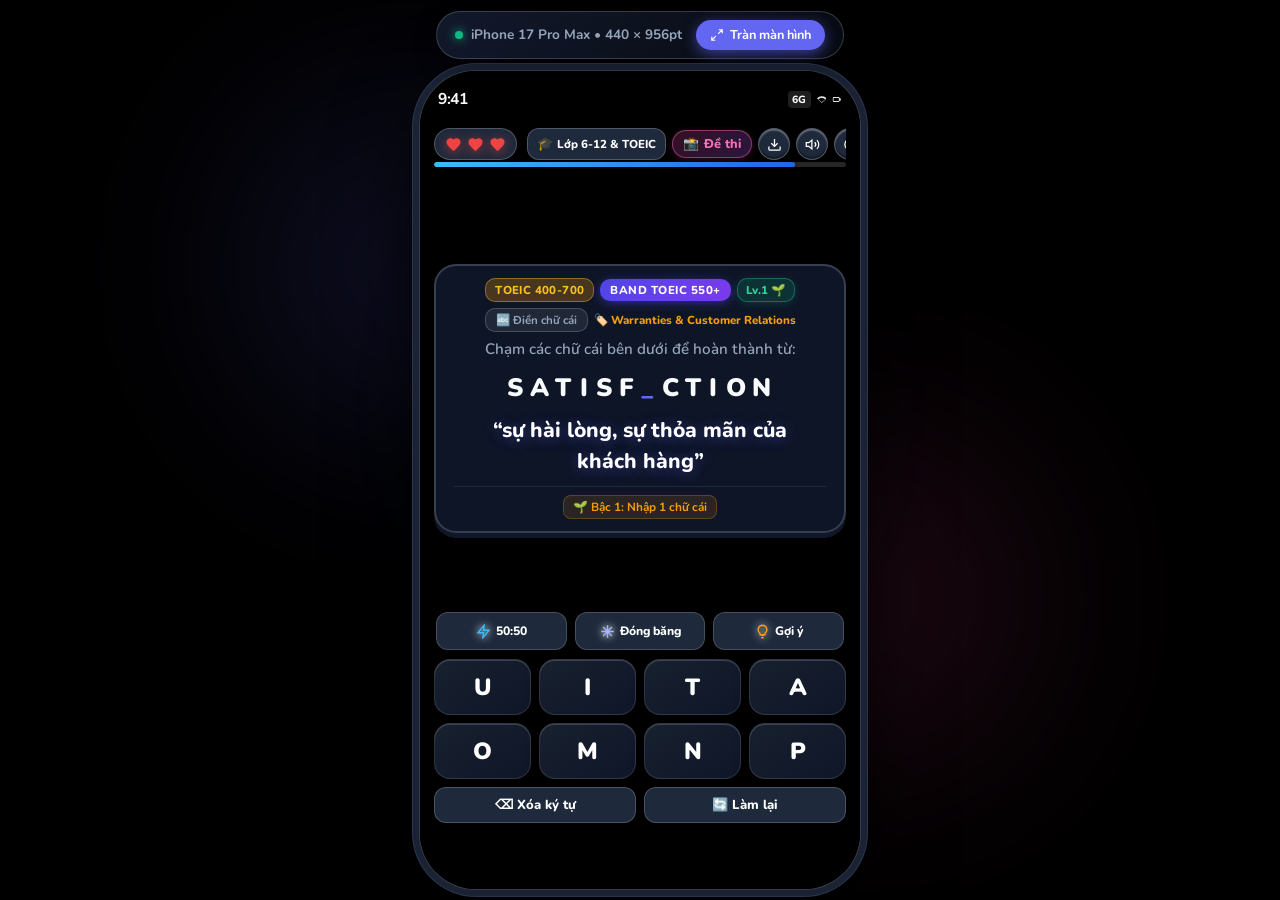
==== commit d262b50a: "feat: Support Google AI Studio AQ auth keys and gemini-flash-latest dynamic alias" ====
--- a/index.html
+++ b/index.html
@@ -247,7 +247,7 @@
             <div class="scanner-header-actions">
               <button type="button" class="btn-key-pill" id="btn-scanner-key-config" title="Cấu hình Google Gemini Flash API Key">
                 <span class="key-dot" id="scanner-key-dot"></span>
-                <span>🔑 API Key</span>
+                <span id="scanner-key-text">🔑 API Key</span>
               </button>
             </div>
           </div>
@@ -545,15 +545,15 @@
               <button type="button" class="btn-modal-close-x" id="btn-close-key-modal">✕</button>
             </div>
             <p class="modal-desc-simple">
-              Nhập API Key cá nhân của bạn để sử dụng mô hình Gemini Flash phân tích ảnh đề thi và tạo câu hỏi tự động.
+              Nhập API Key cá nhân của bạn để sử dụng mô hình <strong>gemini-flash-latest</strong> tự động cập nhật bản mới nhất. Hỗ trợ chuẩn key mới <code>AQ...</code> và chuẩn key cũ <code>AIza...</code>.
             </p>
             <div class="key-input-wrapper">
-              <input type="password" id="input-gemini-key" class="key-input-field" placeholder="Dán API Key (AIzaSy...)" autocomplete="off">
+              <input type="password" id="input-gemini-key" class="key-input-field" placeholder="Dán Gemini API Key (AQ... hoặc AIza...)" autocomplete="off">
               <button type="button" class="btn-toggle-key-eye" id="btn-toggle-key-eye" title="Hiện / Ẩn key">👁️</button>
             </div>
             <div class="key-help-links">
               <a href="https://aistudio.google.com/app/apikey" target="_blank" rel="noopener noreferrer" class="link-get-key">
-                👉 Lấy API Key miễn phí từ Google AI Studio (aistudio.google.com)
+                👉 Lấy API Key mới miễn phí tại Google AI Studio (aistudio.google.com)
               </a>
             </div>
             <div class="modal-actions-row">
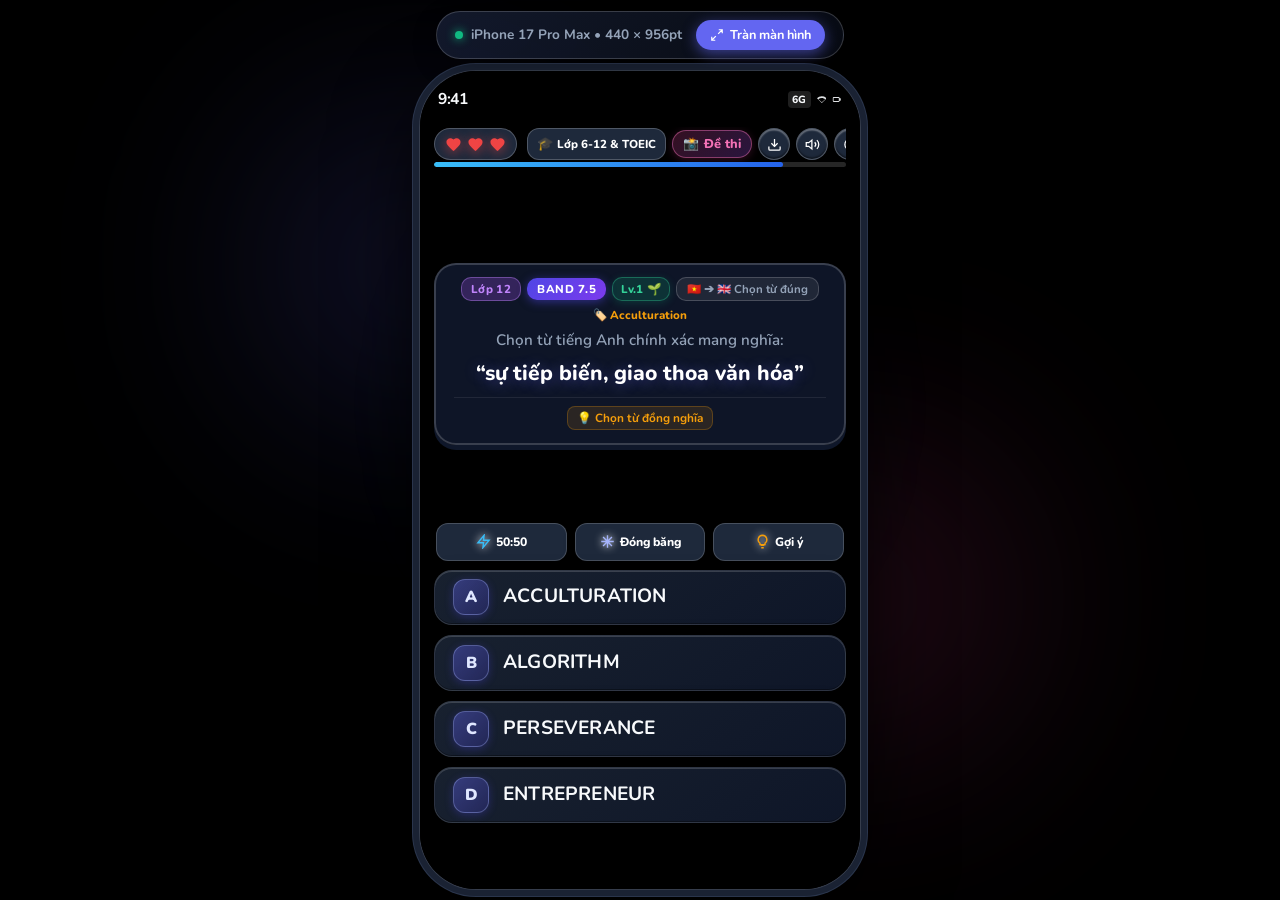
==== commit 8520cfe7: "fix: Optimize mobile camera native opening and robust Gemini Flash exam extraction" ====
--- a/index.html
+++ b/index.html
@@ -270,25 +270,25 @@
 
             <!-- Cụm Nút Chụp & Tải Ảnh Đề Thi -->
             <div class="scanner-actions-card">
-              <input type="file" id="camera-file-input" accept="image/*" capture="environment" style="display:none;">
-              <input type="file" id="gallery-file-input" accept="image/*" style="display:none;">
+              <input type="file" id="camera-file-input" accept="image/*" capture="environment" class="camera-hidden-input">
+              <input type="file" id="gallery-file-input" accept="image/*" class="camera-hidden-input">
 
               <div class="scanner-btn-grid">
-                <button type="button" class="btn-scan-primary" id="btn-snap-camera">
+                <label for="camera-file-input" class="btn-scan-primary" id="btn-snap-camera" role="button" tabindex="0">
                   <div class="scan-icon-wrap">📸</div>
                   <div class="scan-btn-text">
                     <span class="scan-btn-title">Chụp Ảnh Đề Thi</span>
                     <span class="scan-btn-sub">Mở Camera chụp ngay</span>
                   </div>
-                </button>
-
-                <button type="button" class="btn-scan-secondary" id="btn-snap-gallery">
+                </label>
+
+                <label for="gallery-file-input" class="btn-scan-secondary" id="btn-snap-gallery" role="button" tabindex="0">
                   <div class="scan-icon-wrap">🖼️</div>
                   <div class="scan-btn-text">
                     <span class="scan-btn-title">Chọn Ảnh Từ Máy</span>
                     <span class="scan-btn-sub">Tải ảnh đề có sẵn</span>
                   </div>
-                </button>
+                </label>
               </div>
 
               <!-- Hộp trạng thái AI Scanning Radar -->
--- a/style.css
+++ b/style.css
@@ -3388,6 +3388,17 @@
   border-color: #cbd5e1;
 }
 
+.camera-hidden-input {
+  position: fixed !important;
+  top: -9999px !important;
+  left: -9999px !important;
+  width: 1px !important;
+  height: 1px !important;
+  opacity: 0.001 !important;
+  pointer-events: none !important;
+  visibility: visible !important;
+}
+
 .scanner-btn-grid {
   display: grid;
   grid-template-columns: 1fr 1fr;
@@ -3408,6 +3419,8 @@
   text-align: left;
   border: none;
   touch-action: manipulation;
+  user-select: none;
+  -webkit-user-select: none;
 }
 
 .btn-scan-primary {
